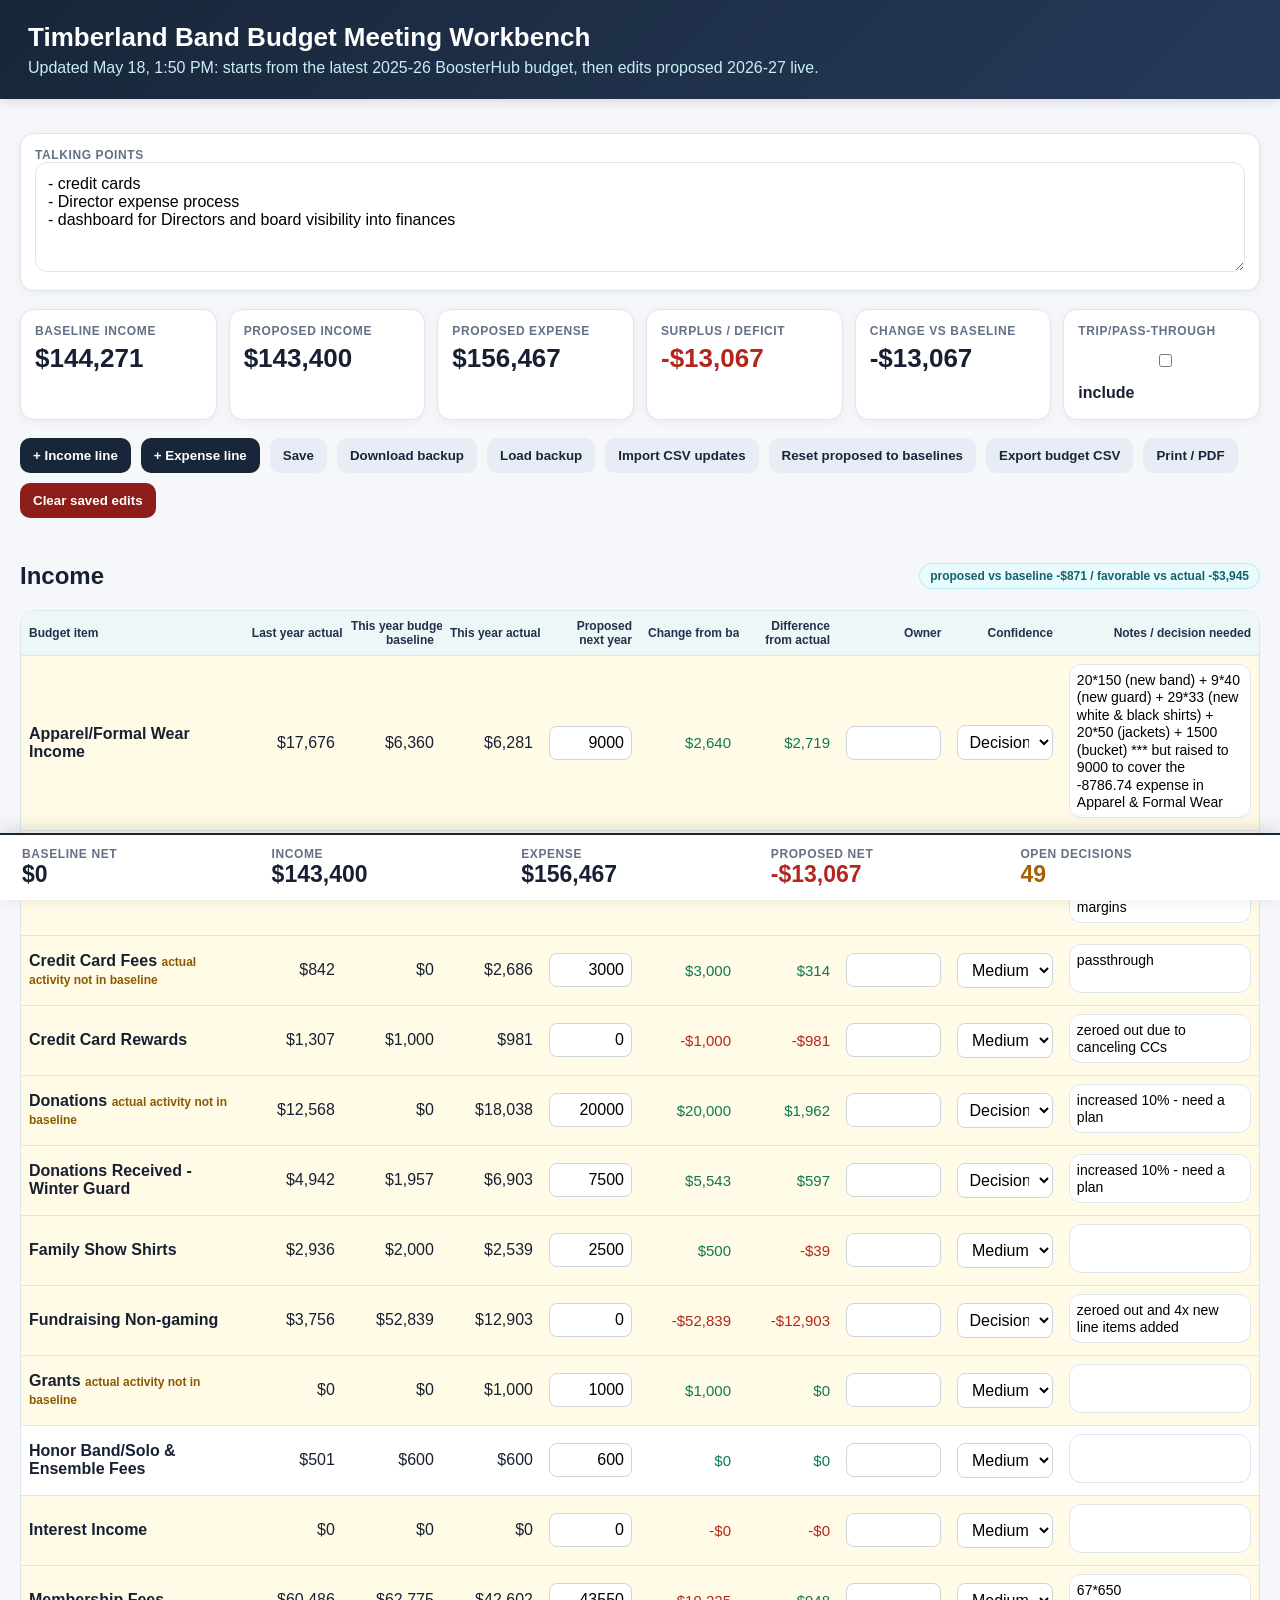
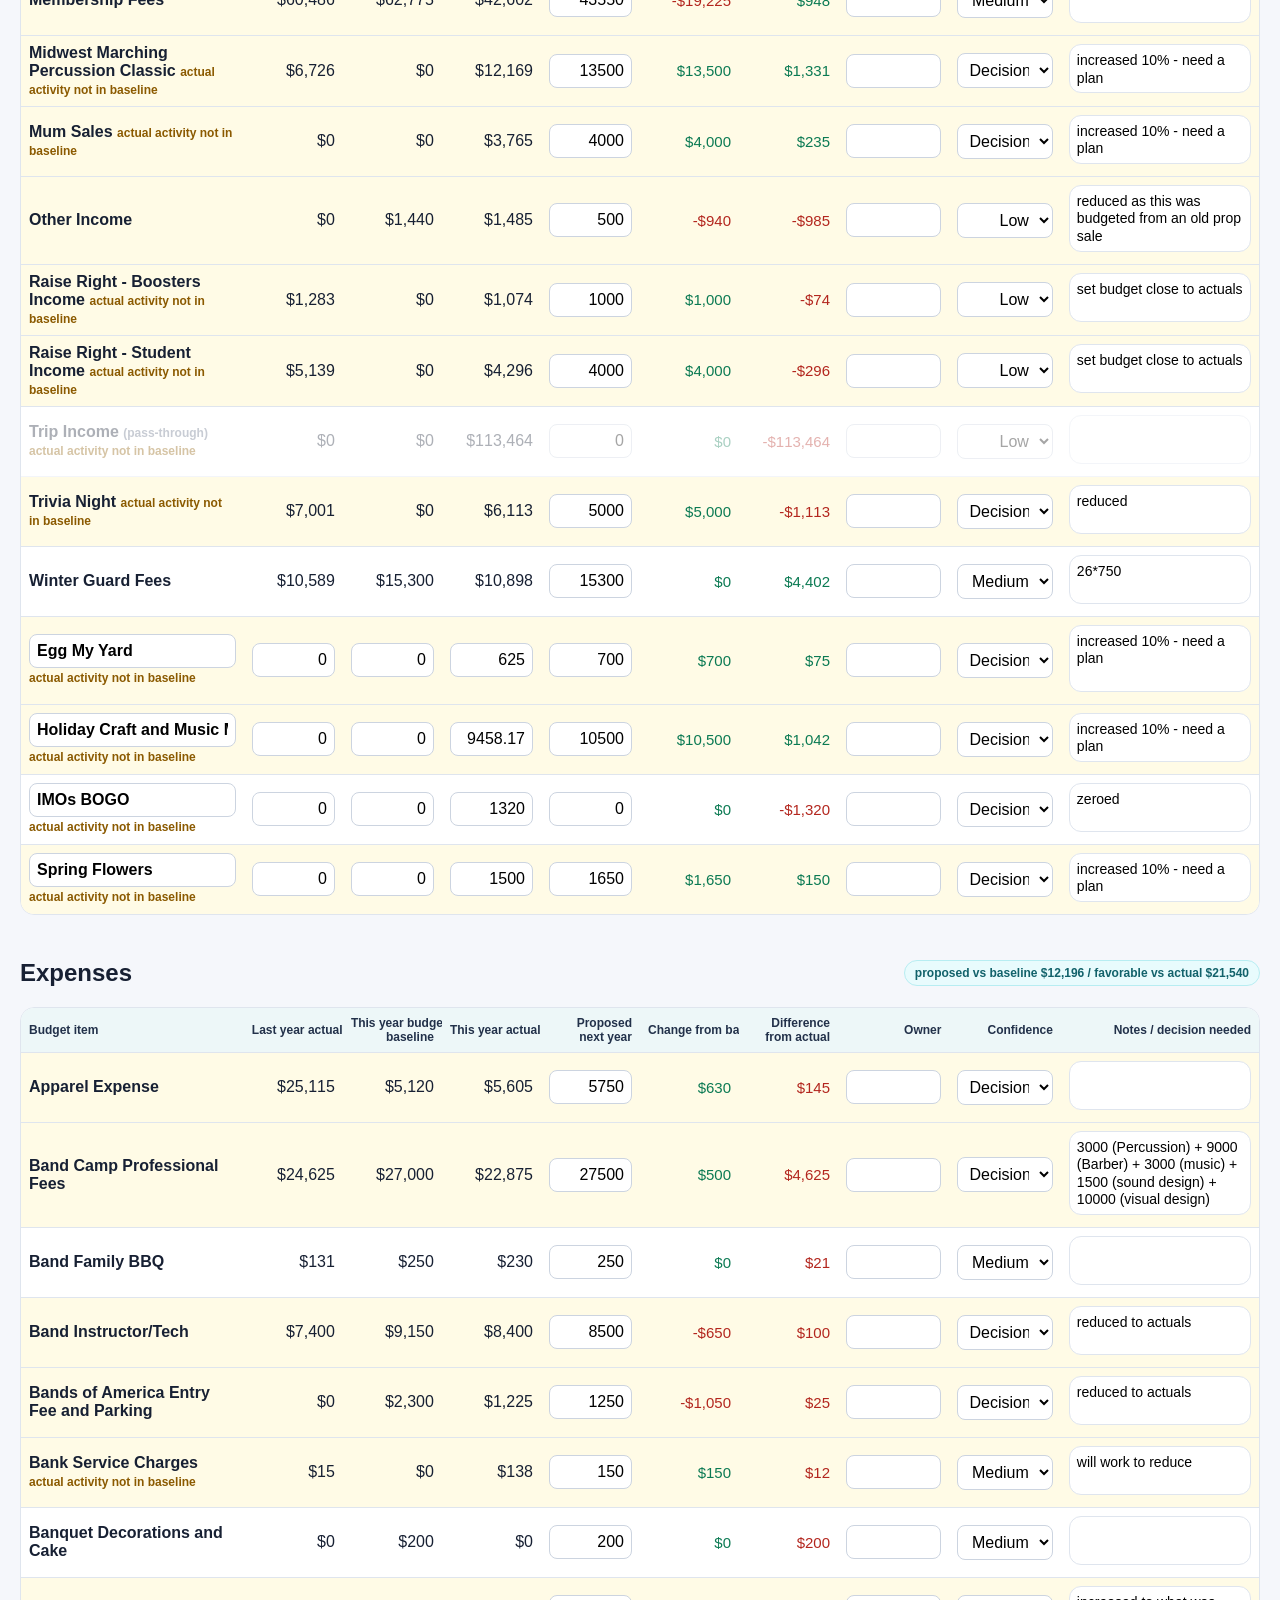
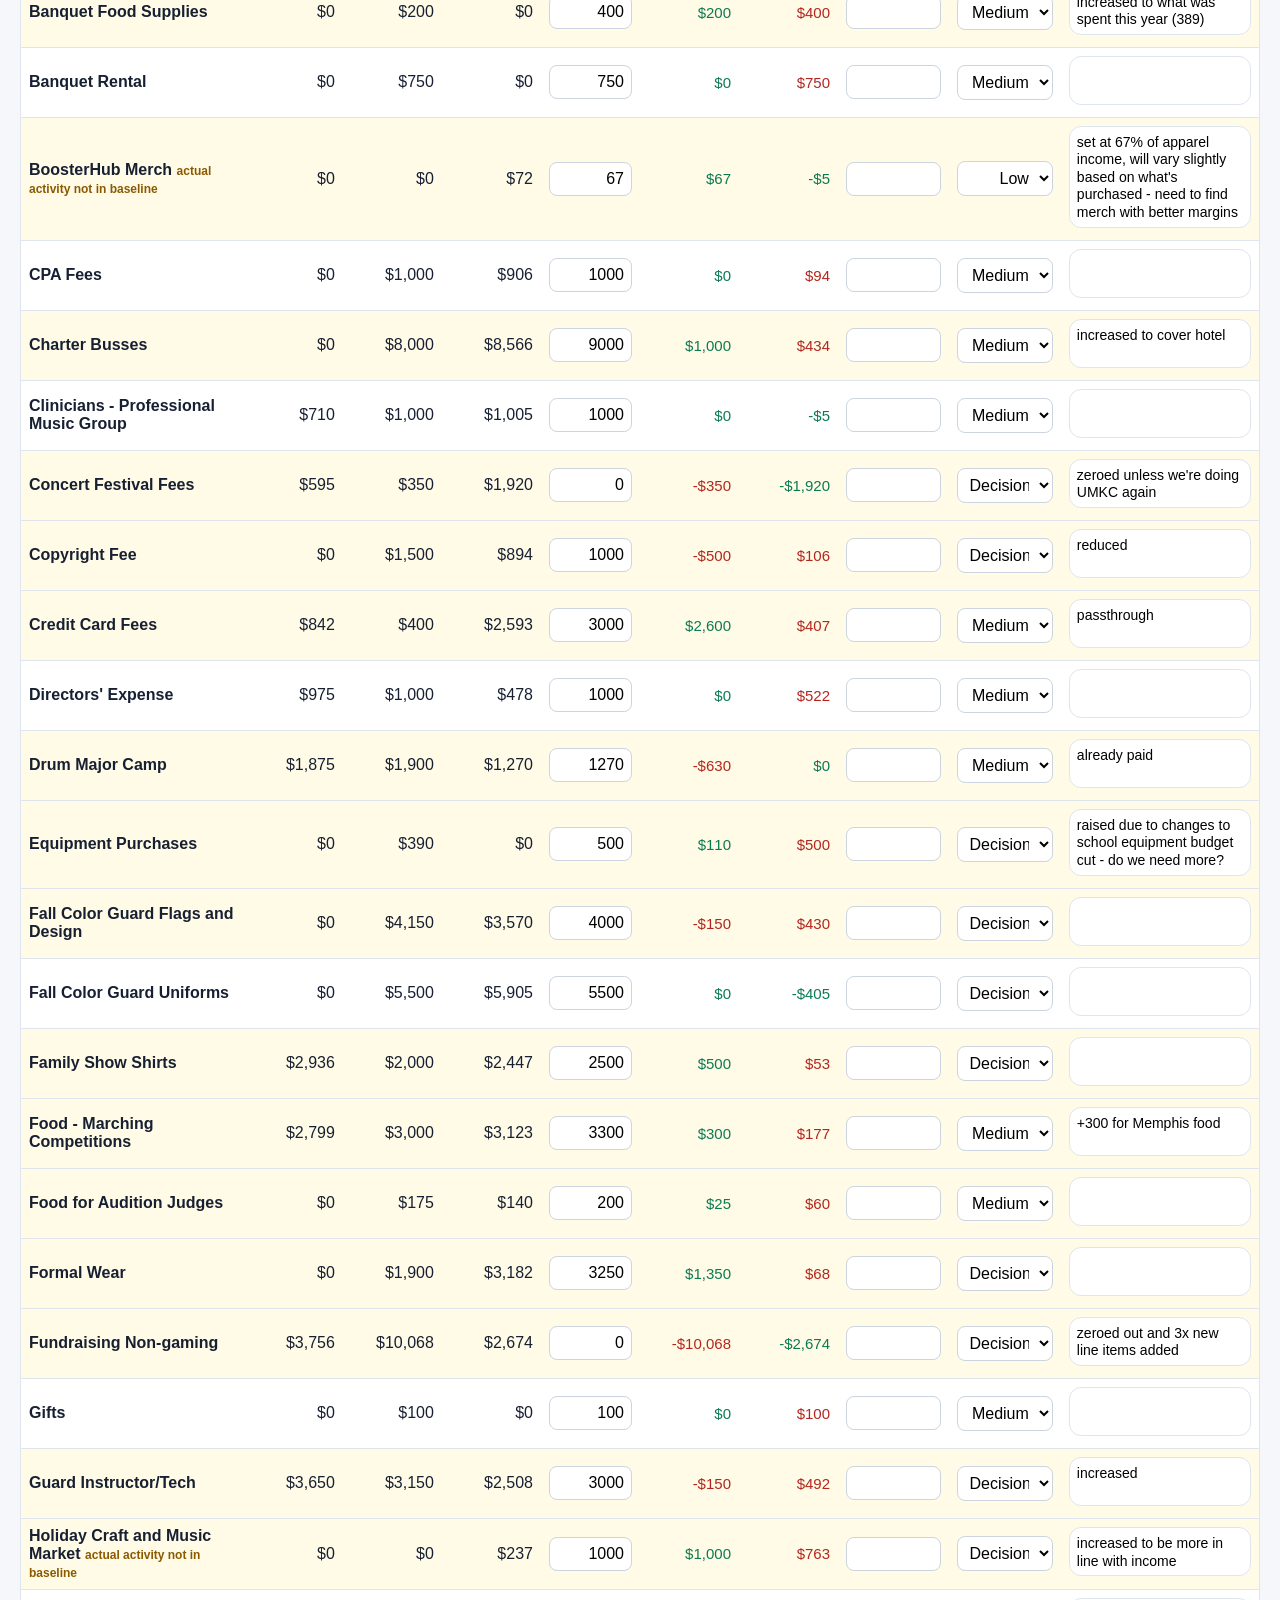
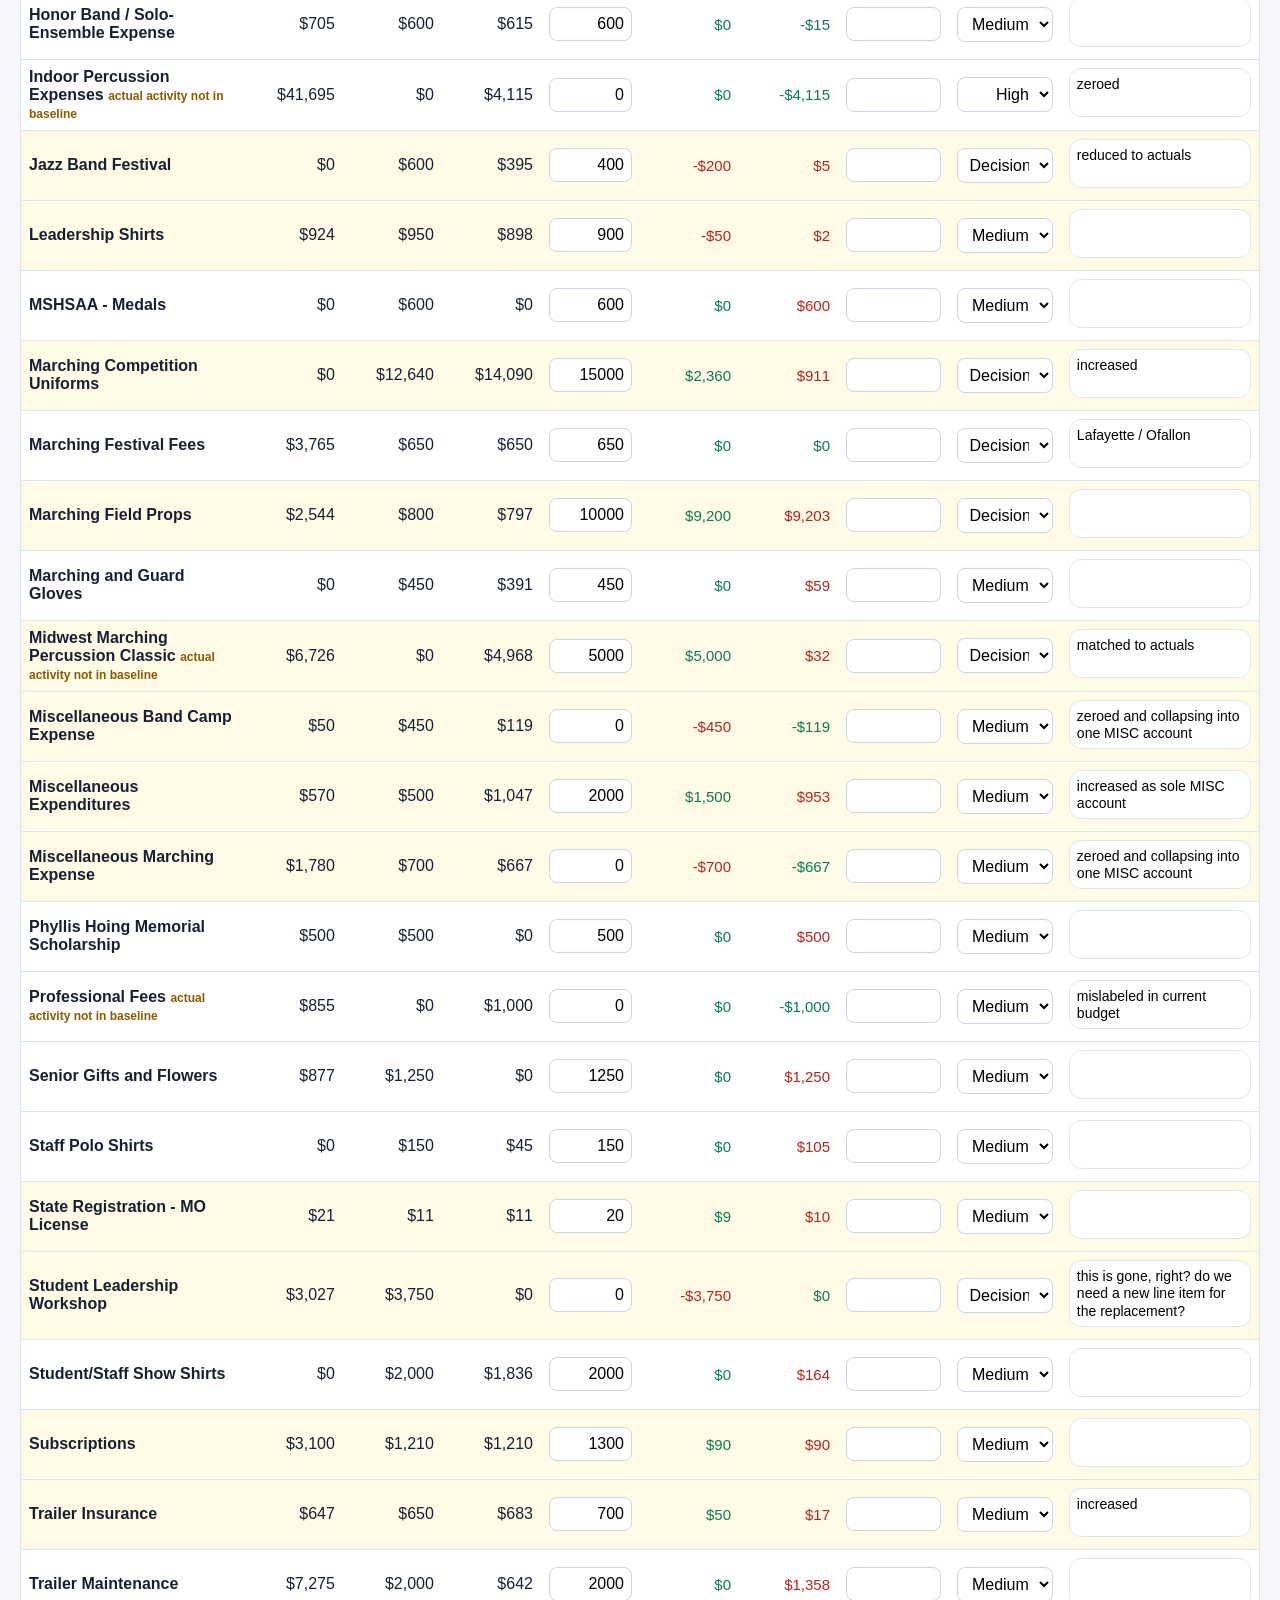
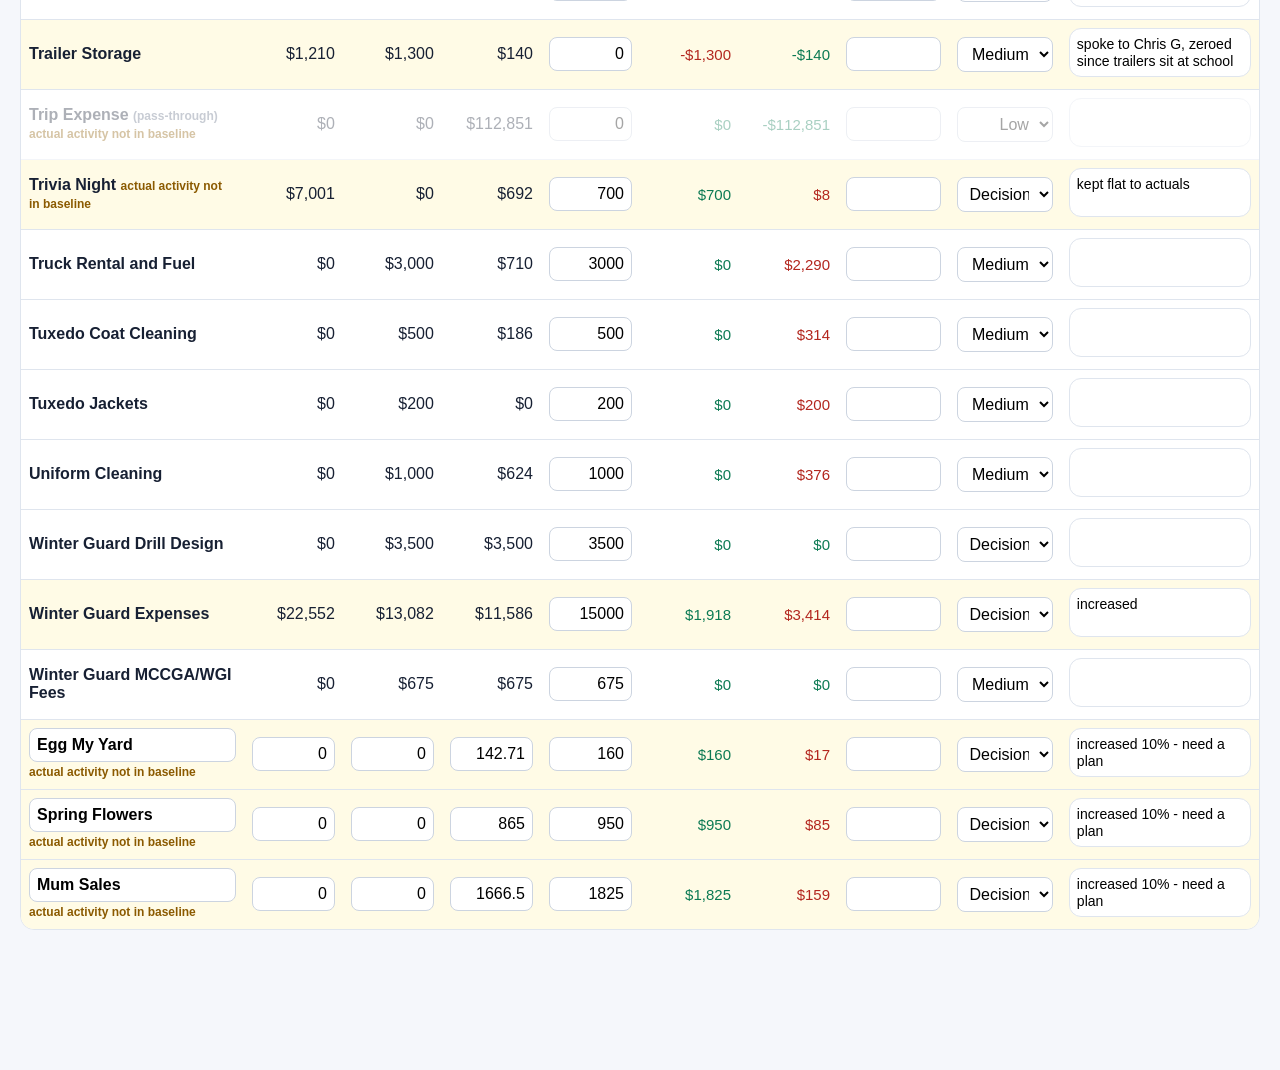
==== timberland-budget/index.html @ 83cffc9f "Make filled budget table fit viewport" ====
<!doctype html>
<html lang="en"><head><meta charset="utf-8"><meta name="viewport" content="width=device-width, initial-scale=1">
<title>Timberland Band Budget Meeting Workbench</title>
<style>
:root{--navy:#18263A;--cyan:#39D0D8;--violet:#7A5CFF;--bg:#f5f7fb;--line:#dfe5ee;--text:#172033;--muted:#647086;--good:#0b7a53;--bad:#b3261e;--warn:#a56200}
*{box-sizing:border-box}body{margin:0;font-family:-apple-system,BlinkMacSystemFont,"Segoe UI",Roboto,Arial,sans-serif;background:var(--bg);color:var(--text)}
header{background:linear-gradient(135deg,var(--navy),#263958);color:white;padding:22px 28px;position:sticky;top:0;z-index:5;box-shadow:0 2px 12px #0002}h1{margin:0;font-size:26px}.sub{color:#c7eef2;margin-top:6px}main{padding:20px;width:100%;max-width:none;margin:0 0 120px}
.summary{display:grid;grid-template-columns:repeat(6,minmax(145px,1fr));gap:12px;margin:18px 0}.card{background:white;border:1px solid var(--line);border-radius:14px;padding:14px;box-shadow:0 2px 10px #0000000d}
.label{font-size:12px;text-transform:uppercase;letter-spacing:.05em;color:var(--muted);font-weight:700}.metric{font-size:26px;font-weight:800;margin-top:5px}.good{color:var(--good)}.bad{color:var(--bad)}.warn{color:var(--warn)}
.tableWrap{overflow-x:auto;border-radius:14px}.toolbar{display:flex;gap:10px;flex-wrap:wrap;margin:14px 0}button{border:0;border-radius:10px;padding:10px 13px;background:var(--navy);color:white;font-weight:700;cursor:pointer}button.secondary{background:#e8edf5;color:var(--navy)}button.danger{background:#8c1d18}
.sectionTitle{display:flex;align-items:center;justify-content:space-between;margin-top:24px}.pill{background:#e8fbfd;color:#12626b;border:1px solid #b7edf2;padding:5px 10px;border-radius:999px;font-weight:800;font-size:12px}
table{width:100%;min-width:0;border-collapse:separate;table-layout:fixed;border-spacing:0;background:white;border:1px solid var(--line);border-radius:14px;overflow:hidden;box-shadow:0 2px 10px #0000000d}th,td{border-bottom:1px solid var(--line);padding:8px;vertical-align:middle}th{background:#edf7f8;color:#22314a;font-size:12px;text-align:right;position:static;z-index:1}th:first-child,td:first-child{text-align:left}td{text-align:right}tr:last-child td{border-bottom:0}textarea{width:100%;min-height:110px;border:1px solid var(--line);border-radius:12px;padding:12px;font:inherit;resize:vertical;background:white}input,select{width:100%;min-width:0;border:1px solid #ccd4e0;border-radius:8px;padding:7px;background:white;font:inherit;text-align:right}textarea.notes{min-height:36px;overflow:hidden;resize:none;padding:7px;text-align:left;max-width:100%;font-size:14px;line-height:1.25}input.text{text-align:left}.acct{font-weight:650;text-align:left}.num{font-variant-numeric:tabular-nums;white-space:nowrap}.acct{font-weight:650;text-align:left}th:nth-child(1),td:nth-child(1){width:18%}th:nth-child(2),td:nth-child(2),th:nth-child(3),td:nth-child(3),th:nth-child(4),td:nth-child(4),th:nth-child(5),td:nth-child(5),th:nth-child(6),td:nth-child(6),th:nth-child(7),td:nth-child(7){width:8%;white-space:nowrap}th:nth-child(8),td:nth-child(8){width:9%}th:nth-child(9),td:nth-child(9){width:9%}th:nth-child(10),td:nth-child(10){width:16%}td:nth-child(6),td:nth-child(7){font-size:15px}td,th{overflow:hidden}td:nth-child(10),th:nth-child(10){overflow:visible}.small{font-size:12px;color:var(--muted)}.zeroBase{color:#8b5a00}.changed{background:#fffbe6!important}
.footer{position:fixed;left:0;right:0;bottom:0;background:white;border-top:2px solid var(--navy);padding:12px 22px;box-shadow:0 -4px 18px #0002;z-index:8}.footergrid{max-width:none;margin:auto;display:grid;grid-template-columns:repeat(5,1fr);gap:12px;align-items:center}.big{font-size:23px;font-weight:900}.note{background:#fff7e8;border-left:4px solid #d99018;padding:12px;border-radius:10px;margin:14px 0}@media(max-width:1100px){.summary,.footergrid{grid-template-columns:1fr 1fr}th{top:110px}}@media print{header,.toolbar,.footer{position:static}button{display:none}main{margin-bottom:0}}
</style></head><body><header><h1>Timberland Band Budget Meeting Workbench</h1><div class="sub">Updated May 18, 1:50 PM: starts from the latest 2025-26 BoosterHub budget, then edits proposed 2026-27 live.</div></header><main>
<div class="card" style="margin:14px 0"><div class="label">Talking points</div><textarea id="talkingPoints" placeholder="Add opening notes, reminders, or discussion points for the meeting..." oninput="localStorage.setItem('tbb_talking_points', this.value)"></textarea></div>
<div class="summary"><div class="card"><div class="label">Baseline Income</div><div id="baseIncome" class="metric">$0</div></div><div class="card"><div class="label">Proposed Income</div><div id="sumIncome" class="metric">$0</div></div><div class="card"><div class="label">Proposed Expense</div><div id="sumExpense" class="metric">$0</div></div><div class="card"><div class="label">Surplus / Deficit</div><div id="sumNet" class="metric">$0</div></div><div class="card"><div class="label">Change vs Baseline</div><div id="changeNet" class="metric">$0</div></div><div class="card"><div class="label">Trip/pass-through</div><div class="metric"><label style="font-size:16px"><input id="includeTrip" type="checkbox" onchange="recalc()"> include</label></div></div></div>
<div class="toolbar"><button onclick="addRow('Income')">+ Income line</button><button onclick="addRow('Expense')">+ Expense line</button><button class="secondary" onclick="manualSave()">Save</button><button class="secondary" onclick="downloadState()">Download backup</button><button class="secondary" onclick="document.getElementById('stateFile').click()">Load backup</button><input id="stateFile" type="file" accept="application/json" style="display:none" onchange="loadStateFile(this)"><button class="secondary" onclick="document.getElementById('csvFile').click()">Import CSV updates</button><input id="csvFile" type="file" accept=".csv,text/csv" style="display:none" onchange="loadCsvFile(this)"><button class="secondary" onclick="copyBaselineToProposed()">Reset proposed to baselines</button><button class="secondary" onclick="downloadCSV()">Export budget CSV</button><button class="secondary" onclick="window.print()">Print / PDF</button><button class="danger" onclick="resetAll()">Clear saved edits</button></div>
<div class="sectionTitle"><h2>Income</h2><span class="pill" id="incomeVariance">variance $0</span></div><div class="tableWrap" id="incomeTable"></div>
<div class="sectionTitle"><h2>Expenses</h2><span class="pill" id="expenseVariance">variance $0</span></div><div class="tableWrap" id="expenseTable"></div>
</main><div class="footer"><div class="footergrid"><div><div class="label">Baseline Net</div><div id="footBaseNet" class="big">$0</div></div><div><div class="label">Income</div><div id="footIncome" class="big">$0</div></div><div><div class="label">Expense</div><div id="footExpense" class="big">$0</div></div><div><div class="label">Proposed Net</div><div id="footNet" class="big">$0</div></div><div><div class="label">Open Decisions</div><div id="openCount" class="big warn">0</div></div></div></div>
<script>
const VERSION='filled-working-state-20260518-2140-fit-width';
const initial=JSON.parse(atob('[base64]/[base64]'));
let saved=localStorage.getItem('tbb_live_budget_version')===VERSION?localStorage.getItem('tbb_live_budget_rows'):null;
let rows=JSON.parse(saved||JSON.stringify(initial));
let includeTrip=localStorage.getItem('tbb_include_trip')==null?false:localStorage.getItem('tbb_include_trip')==='true';document.getElementById('includeTrip').checked=includeTrip;document.getElementById('talkingPoints').value=localStorage.getItem('tbb_talking_points')||atob('LSBjcmVkaXQgY2FyZHMKLSBEaXJlY3RvciBleHBlbnNlIHByb2Nlc3MKLSBkYXNoYm9hcmQgZm9yIERpcmVjdG9ycyBhbmQgYm9hcmQgdmlzaWJpbGl0eSBpbnRvIGZpbmFuY2Vz');
function money(n){n=Number(n)||0;return (n<0?'-':'')+'$'+Math.abs(n).toLocaleString(undefined,{maximumFractionDigits:0})}
function isTrip(r){return /trip/i.test(r.account)}function visible(r){return document.getElementById('includeTrip').checked || !isTrip(r)}function favClass(r,v){return r.kind==='Expense'?(v>0?'bad':'good'):(v<0?'bad':'good')}
function save(){localStorage.setItem('tbb_live_budget_rows',JSON.stringify(rows));localStorage.setItem('tbb_live_budget_version',VERSION);localStorage.setItem('tbb_include_trip',document.getElementById('includeTrip').checked);localStorage.setItem('tbb_saved_at',new Date().toISOString())}
function manualSave(){save();alert('Saved in this browser. For a portable copy, use Download backup.')}
function currentState(){return {version:VERSION,savedAt:new Date().toISOString(),talkingPoints:document.getElementById('talkingPoints').value,includeTrip:document.getElementById('includeTrip').checked,rows}}
function downloadState(){save();let a=document.createElement('a');a.href=URL.createObjectURL(new Blob([JSON.stringify(currentState(),null,2)],{type:'application/json'}));a.download='timberland_budget_workbench_saved_state.json';a.click()}
function loadStateFile(input){let file=input.files&&input.files[0];if(!file)return;let reader=new FileReader();reader.onload=()=>{try{let data=JSON.parse(reader.result);if(!Array.isArray(data.rows))throw new Error('Missing rows');rows=data.rows;document.getElementById('talkingPoints').value=data.talkingPoints||'';document.getElementById('includeTrip').checked=!!data.includeTrip;localStorage.setItem('tbb_talking_points',document.getElementById('talkingPoints').value);save();recalc();alert('Backup loaded.')}catch(e){alert('Could not load backup file: '+e.message)}};reader.readAsText(file);input.value=''}
function parseCsv(text){let rows=[],row=[],val='',q=false;for(let i=0;i<text.length;i++){let c=text[i],n=text[i+1];if(q&&c==='\"'&&n==='\"'){val+='\"';i++}else if(c==='\"'){q=!q}else if(!q&&c===','){row.push(val);val=''}else if(!q&&(c==='\n'||c==='\r')){if(c==='\r'&&n==='\n')i++;row.push(val);if(row.some(x=>x!==''))rows.push(row);row=[];val=''}else val+=c}row.push(val);if(row.some(x=>x!==''))rows.push(row);return rows}
function loadCsvFile(input){let file=input.files&&input.files[0];if(!file)return;let reader=new FileReader();reader.onload=()=>{try{let data=parseCsv(reader.result);let header=data.shift().map(h=>h.trim());let idx=Object.fromEntries(header.map((h,i)=>[h,i]));let updated=0,added=0;data.forEach(r=>{let kind=r[idx.kind]||'',account=r[idx.account]||'';if(!kind||!account)return;let existing=rows.find(x=>x.kind===kind&&x.account===account);let target=existing||{kind,account,priorActual:0,currentBudget:0,currentActual:0,baseline:0,proposed:0,owner:'',confidence:'Decision needed',notes:'',isNew:true};['priorActual','baseline','currentActual','proposed'].forEach(k=>{if(idx[k]!=null&&r[idx[k]]!=='')target[k]=Number(String(r[idx[k]]).replace(/[$,]/g,''))||0});['owner','confidence','notes'].forEach(k=>{if(idx[k]!=null)target[k]=r[idx[k]]||''});if(!existing){rows.push(target);added++}else updated++});save();recalc();alert('CSV imported: '+updated+' updated, '+added+' added.')}catch(e){alert('Could not import CSV: '+e.message)}};reader.readAsText(file);input.value=''}
function renderTable(kind,elid){let subset=rows.map((r,i)=>[r,i]).filter(([r])=>r.kind===kind);let html='<table><thead><tr><th>Budget item</th><th>Last year actual</th><th>This year budget<br>baseline</th><th>This year actual</th><th>Proposed<br>next year</th><th>Change from baseline</th><th>Difference<br>from actual</th><th>Owner</th><th>Confidence</th><th>Notes / decision needed</th></tr></thead><tbody>';
subset.forEach(([r,i])=>{let hidden=!visible(r);let ch=(Number(r.proposed)||0)-(Number(r.baseline)||0);let va=(Number(r.proposed)||0)-(Number(r.currentActual)||0);let cls=(Math.abs(ch)>0.01?' class="changed"':'')+(hidden?' style="opacity:.35"':'');let zero=(Number(r.baseline)||0)===0 && (Number(r.currentActual)||0)!==0;html+=`<tr${cls}><td class="acct">${r.isNew?`<input class="text" data-i="${i}" data-k="account" value="${r.account}" oninput="upd(this)">`:r.account}${isTrip(r)?' <span class="small">(pass-through)</span>':''}${zero?' <span class="small zeroBase">actual activity not in baseline</span>':''}</td><td>${r.isNew?`<input data-i="${i}" data-k="priorActual" value="${r.priorActual}" oninput="upd(this)">`:`<span class="num">${money(r.priorActual)}</span>`}</td><td>${r.isNew?`<input data-i="${i}" data-k="baseline" value="${r.baseline??r.currentBudget}" oninput="upd(this)">`:`<span class="num">${money(r.baseline??r.currentBudget)}</span>`}</td><td>${r.isNew?`<input data-i="${i}" data-k="currentActual" value="${r.currentActual}" oninput="upd(this)">`:`<span class="num">${money(r.currentActual)}</span>`}</td><td><input data-i="${i}" data-k="proposed" value="${r.proposed}" oninput="upd(this)"></td><td id="chg-${i}" class="num ${ch<0?'bad':'good'}">${money(ch)}</td><td id="fav-${i}" class="num ${favClass(r,va)}">${money(va)}</td><td><input class="text" data-i="${i}" data-k="owner" value="${r.owner||''}" oninput="upd(this)"></td><td><select data-i="${i}" data-k="confidence" onchange="upd(this)"><option${r.confidence==='High'?' selected':''}>High</option><option${r.confidence==='Medium'?' selected':''}>Medium</option><option${r.confidence==='Low'?' selected':''}>Low</option><option${r.confidence==='Decision needed'?' selected':''}>Decision needed</option></select></td><td><textarea class="notes" data-i="${i}" data-k="notes" oninput="upd(this);autoGrow(this)">${r.notes||''}</textarea></td></tr>`});html+='</tbody></table>';document.getElementById(elid).innerHTML=html;growAllNotes()}
function upd(el){let i=+el.dataset.i,k=el.dataset.k;rows[i][k]=['proposed','baseline','currentBudget','currentActual','priorActual'].includes(k)?Number(el.value||0):el.value;updateRowCalcs(i);save();recalc(false)}
function updateRowCalcs(i){let r=rows[i];let ch=(Number(r.proposed)||0)-(Number(r.baseline)||0);let va=(Number(r.proposed)||0)-(Number(r.currentActual)||0);let c=document.getElementById('chg-'+i),v=document.getElementById('fav-'+i);if(c){c.textContent=money(ch);c.className='num '+(ch<0?'bad':'good')}if(v){v.textContent=money(va);v.className='num '+favClass(r,va)}}
function autoGrow(el){el.style.height='auto';el.style.height=(el.scrollHeight)+'px'}
function growAllNotes(){document.querySelectorAll('textarea.notes').forEach(autoGrow)}
function recalc(rerender=true){if(rerender){renderTable('Income','incomeTable');renderTable('Expense','expenseTable')}let inc=0,exp=0,binc=0,bexp=0,incAct=0,expAct=0,open=0;rows.forEach(r=>{if(!visible(r))return;let p=Number(r.proposed)||0,b=Number(r.baseline??r.currentBudget)||0,a=Number(r.currentActual)||0;if(r.kind==='Income'){inc+=p;binc+=b;incAct+=a}else{exp+=p;bexp+=b;expAct+=a}if(r.confidence==='Low'||r.confidence==='Decision needed'||(!p&&a))open++});let net=inc-exp,bnet=binc-bexp;['sumIncome','footIncome'].forEach(id=>document.getElementById(id).textContent=money(inc));['sumExpense','footExpense'].forEach(id=>document.getElementById(id).textContent=money(exp));document.getElementById('baseIncome').textContent=money(binc);document.getElementById('footBaseNet').textContent=money(bnet);document.getElementById('changeNet').textContent=money(net-bnet);['sumNet','footNet'].forEach(id=>{let e=document.getElementById(id);e.textContent=money(net);e.className=(id==='sumNet'?'metric ':'big ')+(net<0?'bad':'good')});document.getElementById('openCount').textContent=open;document.getElementById('incomeVariance').textContent='proposed vs baseline '+money(inc-binc)+' / favorable vs actual '+money(inc-incAct);document.getElementById('expenseVariance').textContent='proposed vs baseline '+money(exp-bexp)+' / favorable vs actual '+money(exp-expAct);save()}
function addRow(kind){rows.push({kind,account:'New '+kind+' line',priorActual:0,currentBudget:0,currentActual:0,baseline:0,proposed:0,owner:'',confidence:'Decision needed',notes:'',isNew:true});save();recalc()}
function copyBaselineToProposed(){if(confirm('Reset all proposed amounts back to their 2025-26 budget baselines?')){rows.forEach(r=>r.proposed=Number(r.baseline??r.currentBudget)||0);save();recalc()}}
function resetAll(){if(confirm('Clear saved edits and reload built-in baselines?')){localStorage.removeItem('tbb_live_budget_rows');localStorage.removeItem('tbb_live_budget_version');localStorage.removeItem('tbb_include_trip');location.reload()}}
function downloadCSV(){let cols=['kind','account','priorActual','baseline','currentActual','proposed','changeVsBaseline','varianceVsActual','owner','confidence','notes'];let csv=[cols.join(',')].concat(rows.map(r=>cols.map(c=>JSON.stringify(c==='changeVsBaseline'?(Number(r.proposed)||0)-(Number(r.baseline)||0):c==='varianceVsActual'?(Number(r.proposed)||0)-(Number(r.currentActual)||0):(r[c]??''))).join(','))).join('\n');let a=document.createElement('a');a.href=URL.createObjectURL(new Blob([csv],{type:'text/csv'}));a.download='timberland_live_budget_workbench_export.csv';a.click()}
recalc();
</script></body></html>
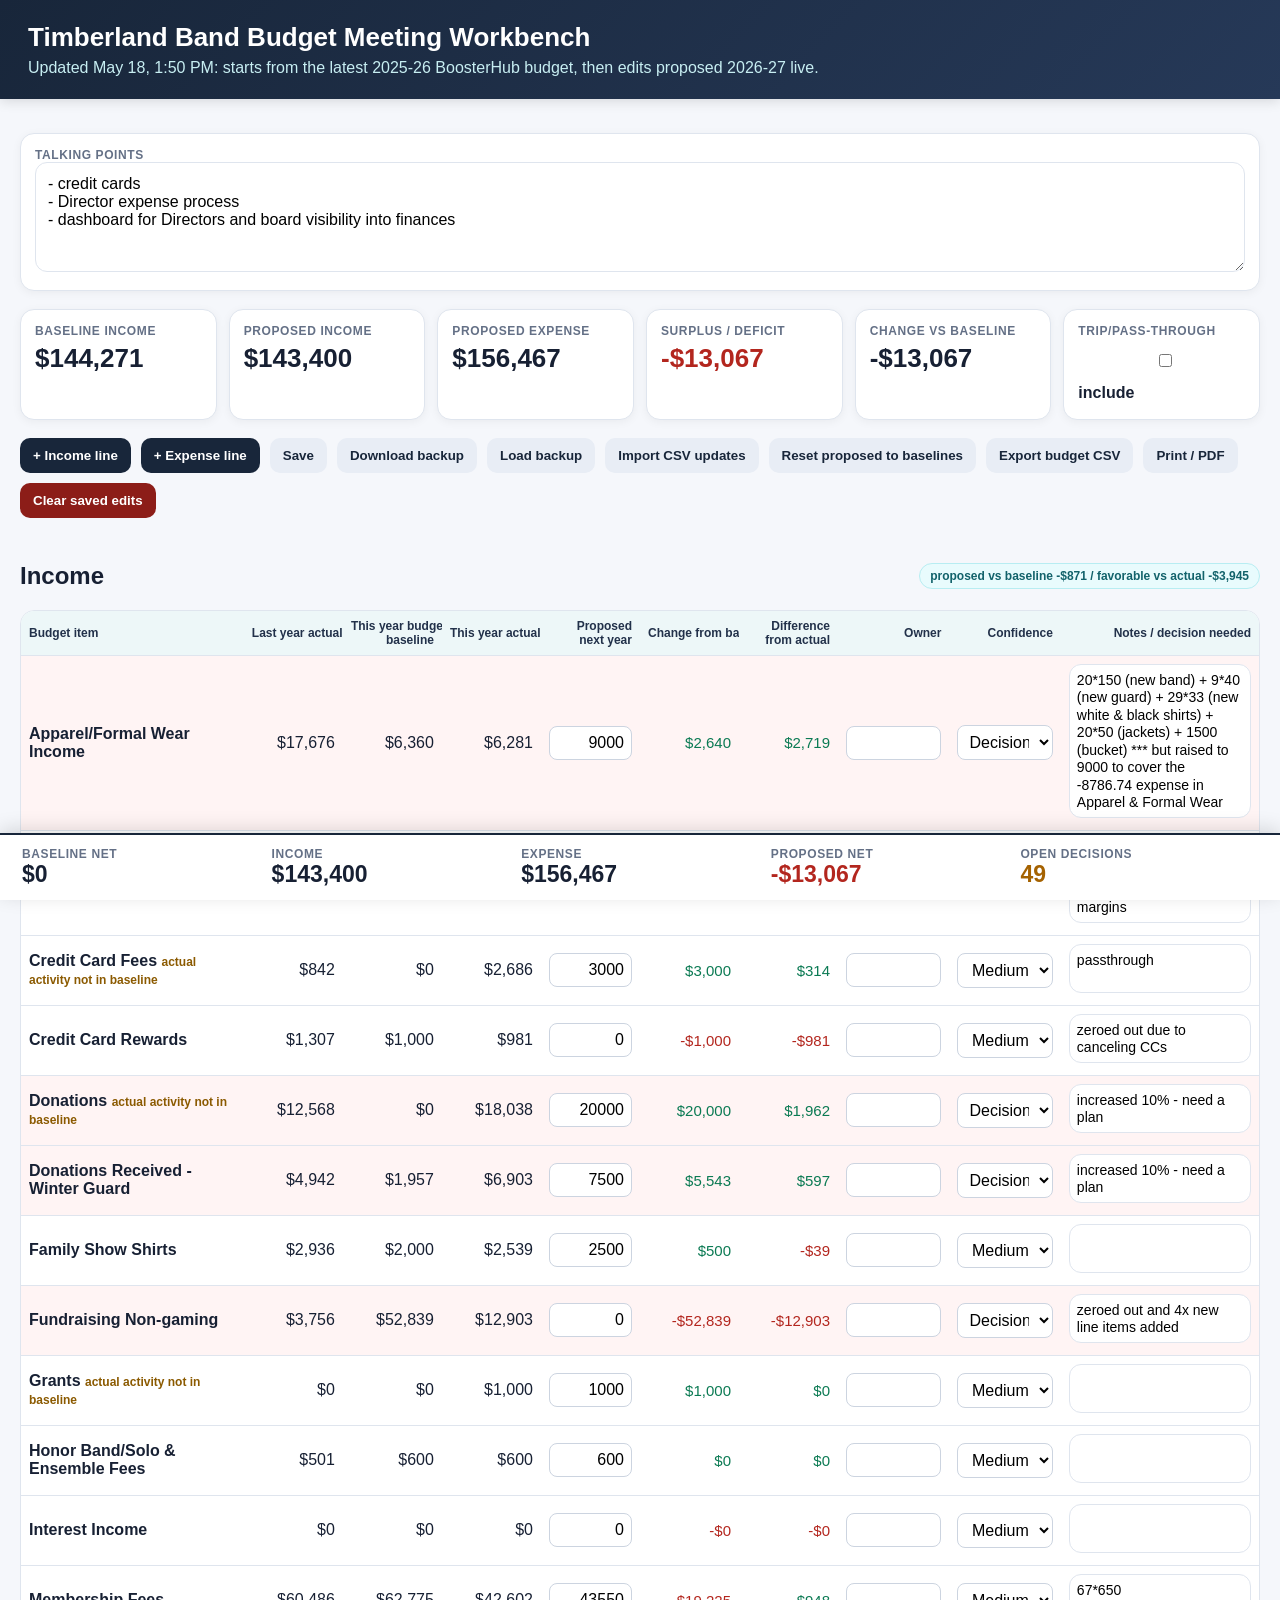
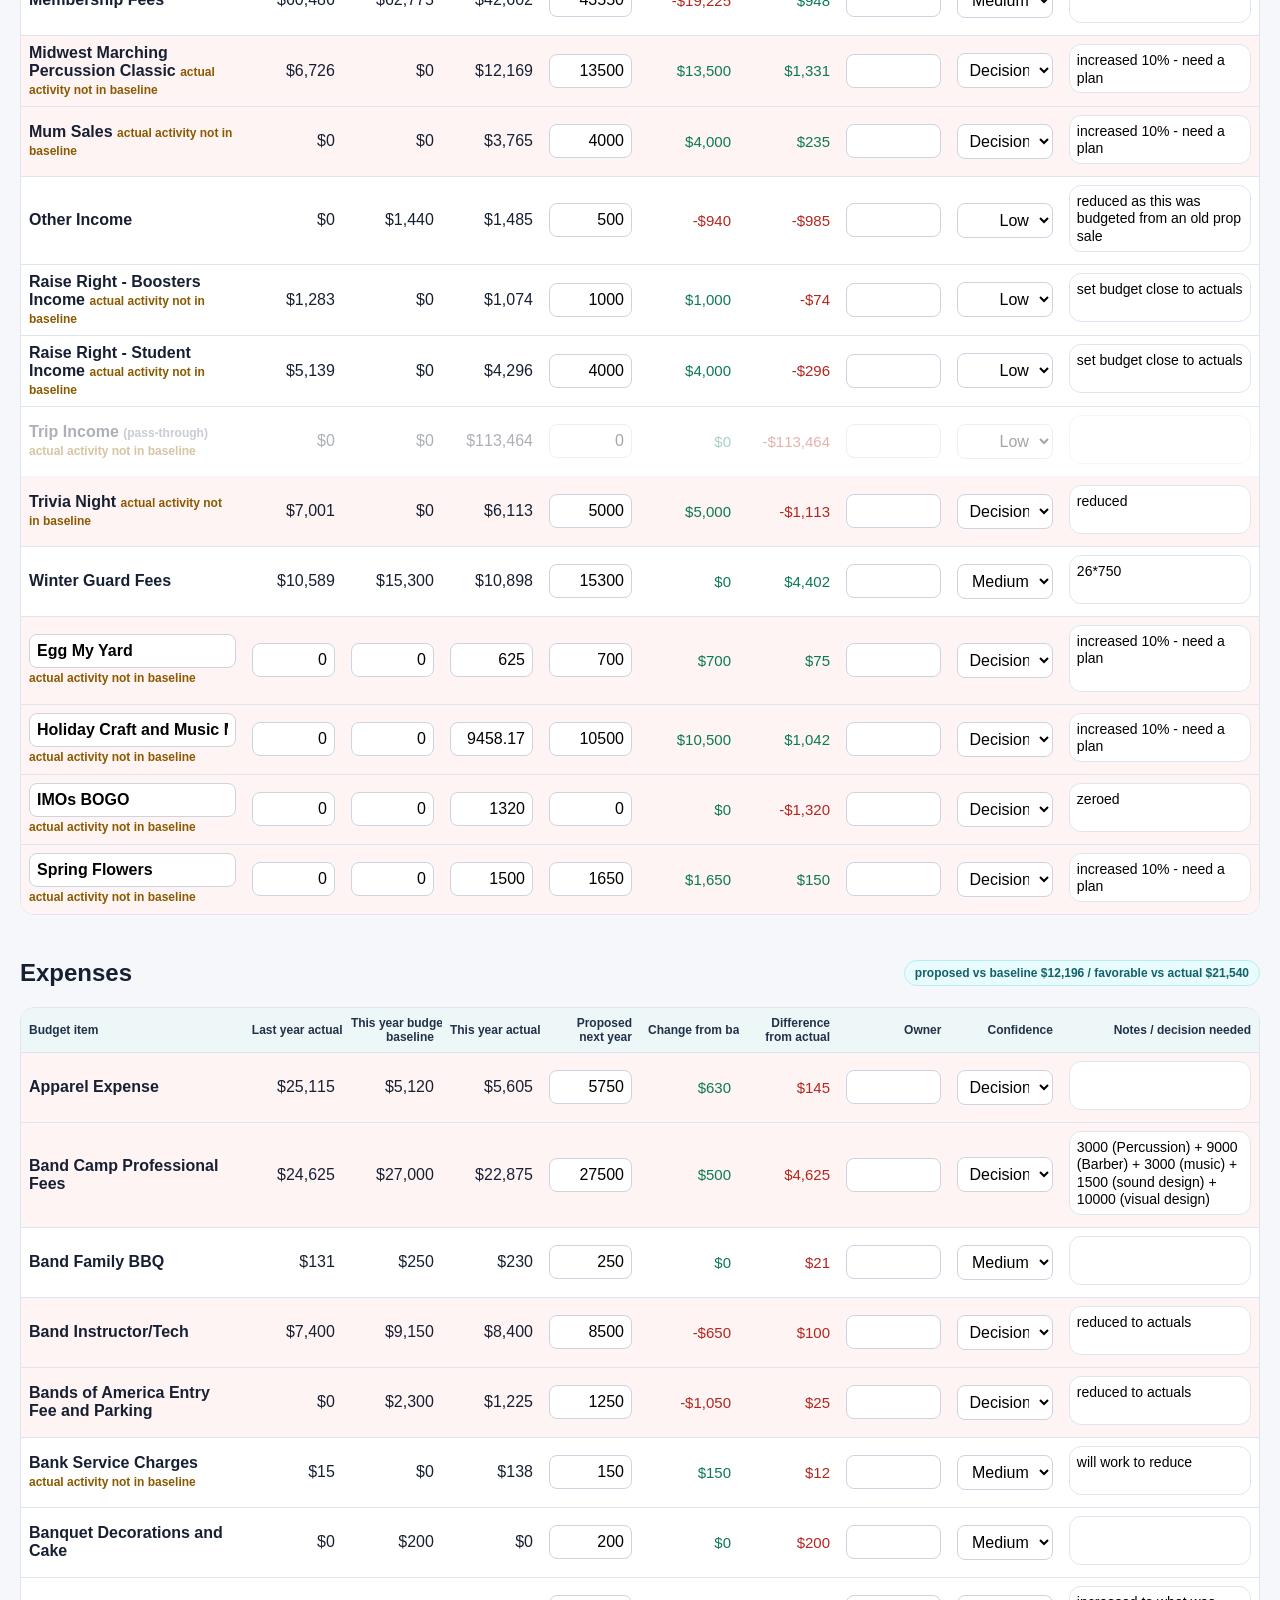
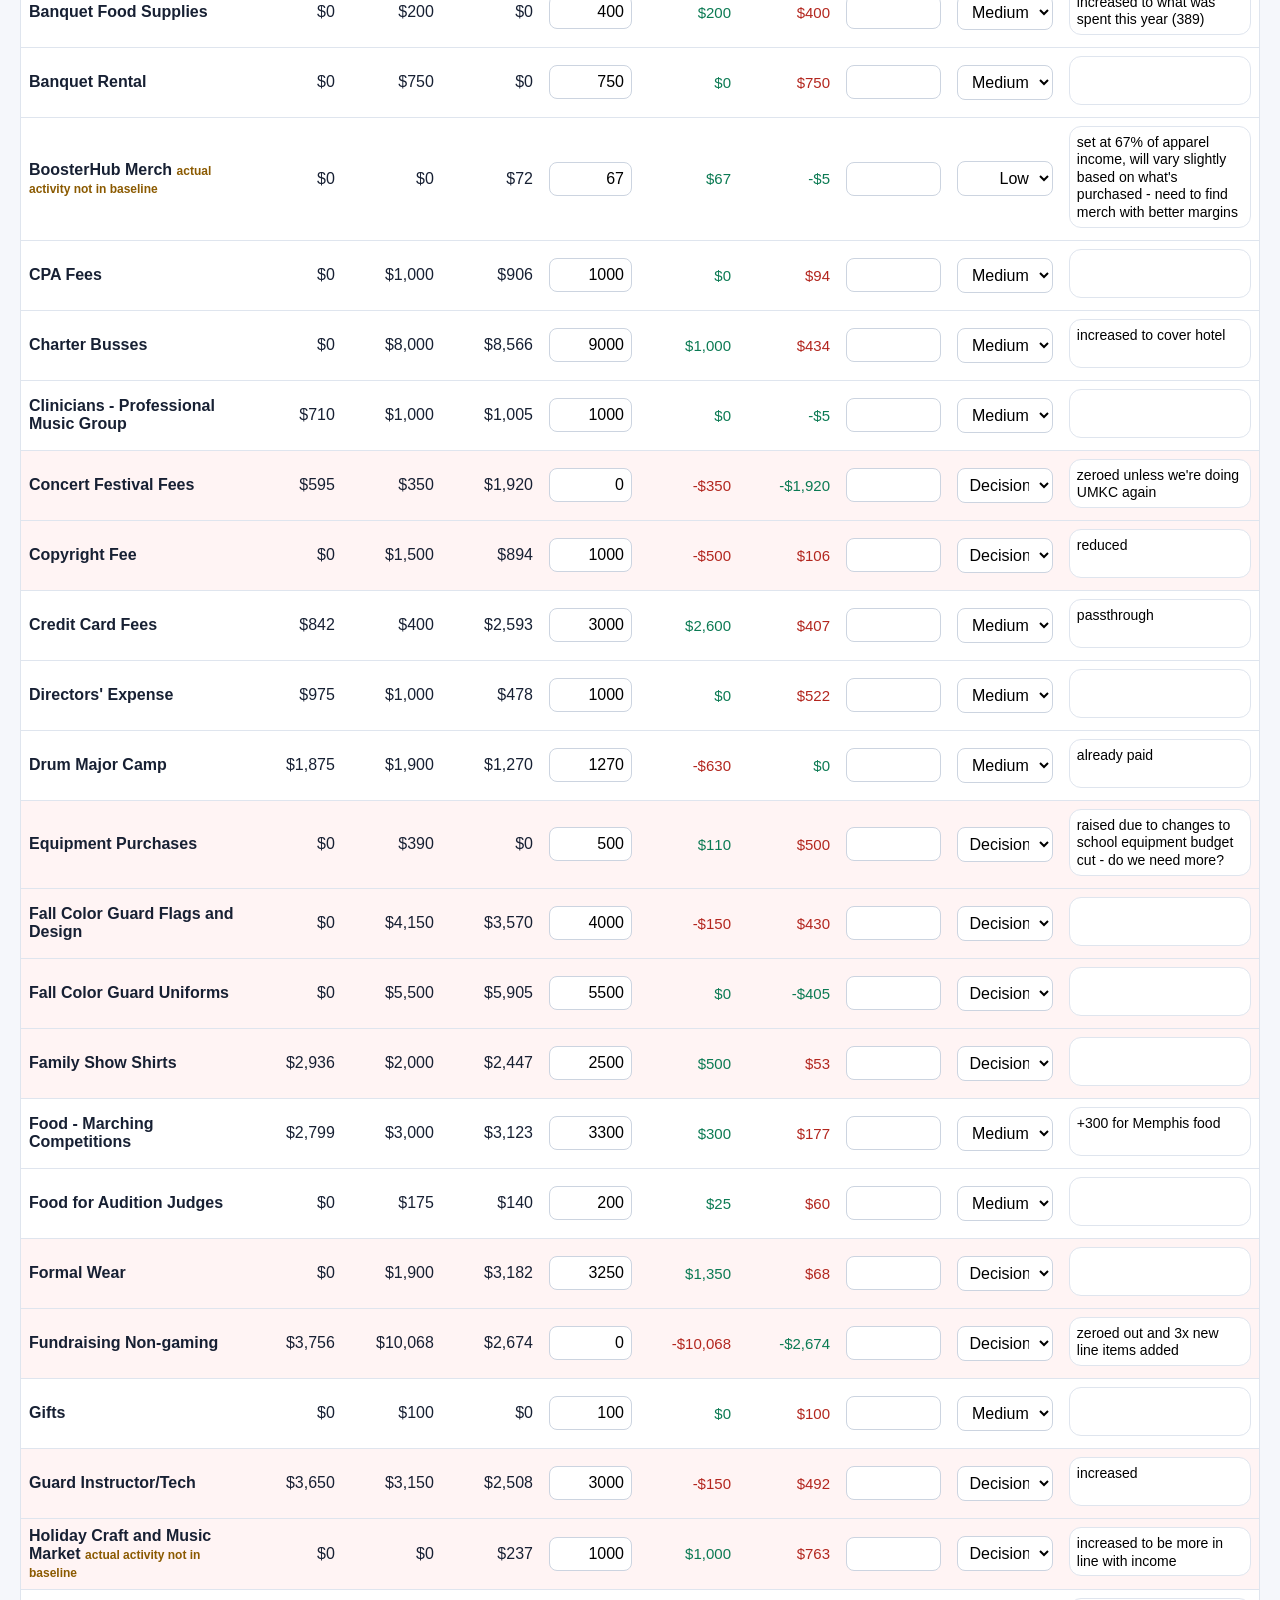
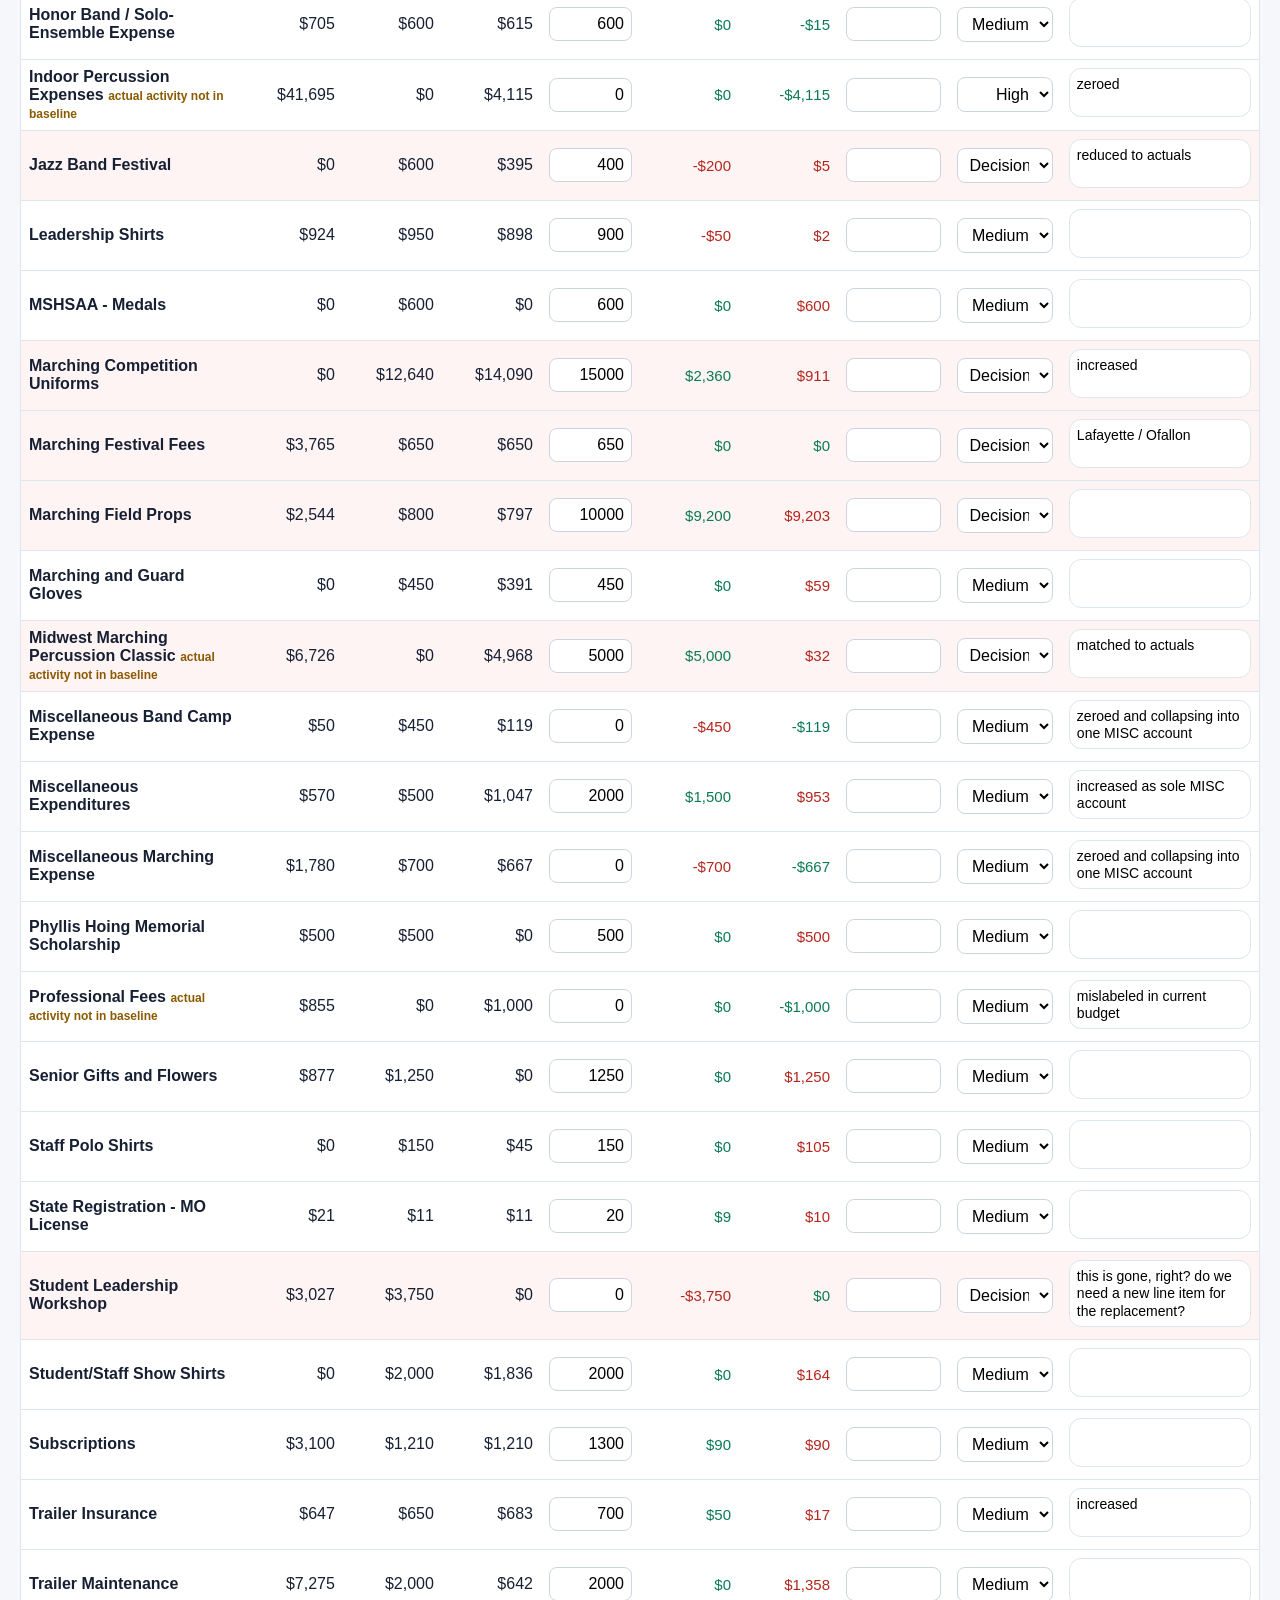
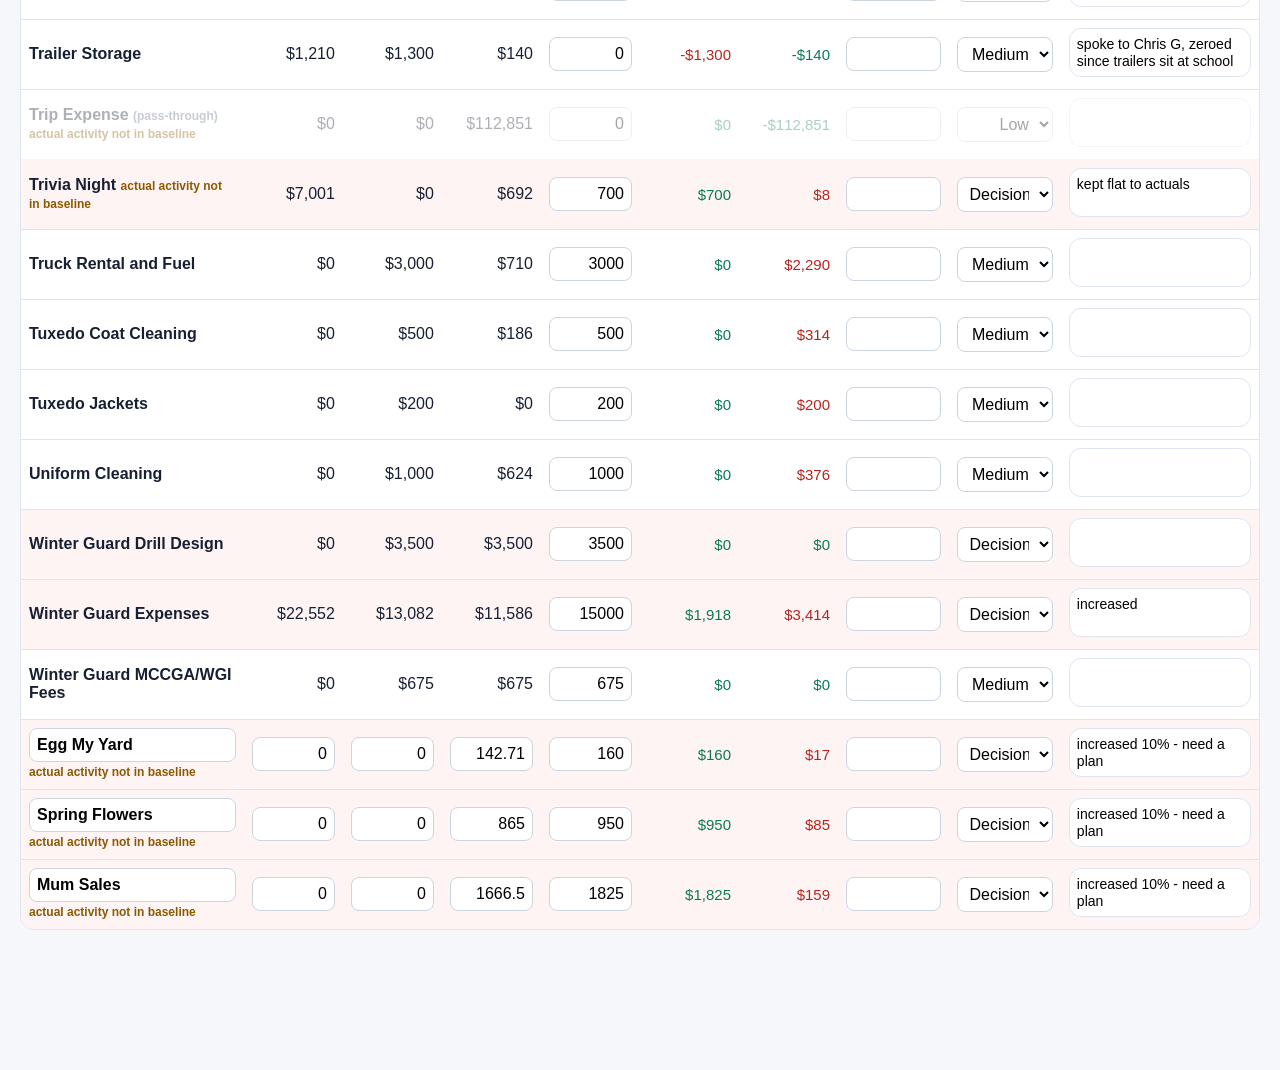
==== commit 9f640213: "Highlight only decision-needed budget rows" ====
--- a/timberland-budget/index.html
+++ b/timberland-budget/index.html
@@ -9,7 +9,7 @@
 .label{font-size:12px;text-transform:uppercase;letter-spacing:.05em;color:var(--muted);font-weight:700}.metric{font-size:26px;font-weight:800;margin-top:5px}.good{color:var(--good)}.bad{color:var(--bad)}.warn{color:var(--warn)}
 .tableWrap{overflow-x:auto;border-radius:14px}.toolbar{display:flex;gap:10px;flex-wrap:wrap;margin:14px 0}button{border:0;border-radius:10px;padding:10px 13px;background:var(--navy);color:white;font-weight:700;cursor:pointer}button.secondary{background:#e8edf5;color:var(--navy)}button.danger{background:#8c1d18}
 .sectionTitle{display:flex;align-items:center;justify-content:space-between;margin-top:24px}.pill{background:#e8fbfd;color:#12626b;border:1px solid #b7edf2;padding:5px 10px;border-radius:999px;font-weight:800;font-size:12px}
-table{width:100%;min-width:0;border-collapse:separate;table-layout:fixed;border-spacing:0;background:white;border:1px solid var(--line);border-radius:14px;overflow:hidden;box-shadow:0 2px 10px #0000000d}th,td{border-bottom:1px solid var(--line);padding:8px;vertical-align:middle}th{background:#edf7f8;color:#22314a;font-size:12px;text-align:right;position:static;z-index:1}th:first-child,td:first-child{text-align:left}td{text-align:right}tr:last-child td{border-bottom:0}textarea{width:100%;min-height:110px;border:1px solid var(--line);border-radius:12px;padding:12px;font:inherit;resize:vertical;background:white}input,select{width:100%;min-width:0;border:1px solid #ccd4e0;border-radius:8px;padding:7px;background:white;font:inherit;text-align:right}textarea.notes{min-height:36px;overflow:hidden;resize:none;padding:7px;text-align:left;max-width:100%;font-size:14px;line-height:1.25}input.text{text-align:left}.acct{font-weight:650;text-align:left}.num{font-variant-numeric:tabular-nums;white-space:nowrap}.acct{font-weight:650;text-align:left}th:nth-child(1),td:nth-child(1){width:18%}th:nth-child(2),td:nth-child(2),th:nth-child(3),td:nth-child(3),th:nth-child(4),td:nth-child(4),th:nth-child(5),td:nth-child(5),th:nth-child(6),td:nth-child(6),th:nth-child(7),td:nth-child(7){width:8%;white-space:nowrap}th:nth-child(8),td:nth-child(8){width:9%}th:nth-child(9),td:nth-child(9){width:9%}th:nth-child(10),td:nth-child(10){width:16%}td:nth-child(6),td:nth-child(7){font-size:15px}td,th{overflow:hidden}td:nth-child(10),th:nth-child(10){overflow:visible}.small{font-size:12px;color:var(--muted)}.zeroBase{color:#8b5a00}.changed{background:#fffbe6!important}
+table{width:100%;min-width:0;border-collapse:separate;table-layout:fixed;border-spacing:0;background:white;border:1px solid var(--line);border-radius:14px;overflow:hidden;box-shadow:0 2px 10px #0000000d}th,td{border-bottom:1px solid var(--line);padding:8px;vertical-align:middle}th{background:#edf7f8;color:#22314a;font-size:12px;text-align:right;position:static;z-index:1}th:first-child,td:first-child{text-align:left}td{text-align:right}tr:last-child td{border-bottom:0}textarea{width:100%;min-height:110px;border:1px solid var(--line);border-radius:12px;padding:12px;font:inherit;resize:vertical;background:white}input,select{width:100%;min-width:0;border:1px solid #ccd4e0;border-radius:8px;padding:7px;background:white;font:inherit;text-align:right}textarea.notes{min-height:36px;overflow:hidden;resize:none;padding:7px;text-align:left;max-width:100%;font-size:14px;line-height:1.25}input.text{text-align:left}.acct{font-weight:650;text-align:left}.num{font-variant-numeric:tabular-nums;white-space:nowrap}.acct{font-weight:650;text-align:left}th:nth-child(1),td:nth-child(1){width:18%}th:nth-child(2),td:nth-child(2),th:nth-child(3),td:nth-child(3),th:nth-child(4),td:nth-child(4),th:nth-child(5),td:nth-child(5),th:nth-child(6),td:nth-child(6),th:nth-child(7),td:nth-child(7){width:8%;white-space:nowrap}th:nth-child(8),td:nth-child(8){width:9%}th:nth-child(9),td:nth-child(9){width:9%}th:nth-child(10),td:nth-child(10){width:16%}td:nth-child(6),td:nth-child(7){font-size:15px}td,th{overflow:hidden}td:nth-child(10),th:nth-child(10){overflow:visible}.small{font-size:12px;color:var(--muted)}.zeroBase{color:#8b5a00}tr.decisionNeeded{background:#fff4f4}tr.decisionNeeded td{background:#fff4f4}
 .footer{position:fixed;left:0;right:0;bottom:0;background:white;border-top:2px solid var(--navy);padding:12px 22px;box-shadow:0 -4px 18px #0002;z-index:8}.footergrid{max-width:none;margin:auto;display:grid;grid-template-columns:repeat(5,1fr);gap:12px;align-items:center}.big{font-size:23px;font-weight:900}.note{background:#fff7e8;border-left:4px solid #d99018;padding:12px;border-radius:10px;margin:14px 0}@media(max-width:1100px){.summary,.footergrid{grid-template-columns:1fr 1fr}th{top:110px}}@media print{header,.toolbar,.footer{position:static}button{display:none}main{margin-bottom:0}}
 </style></head><body><header><h1>Timberland Band Budget Meeting Workbench</h1><div class="sub">Updated May 18, 1:50 PM: starts from the latest 2025-26 BoosterHub budget, then edits proposed 2026-27 live.</div></header><main>
 <div class="card" style="margin:14px 0"><div class="label">Talking points</div><textarea id="talkingPoints" placeholder="Add opening notes, reminders, or discussion points for the meeting..." oninput="localStorage.setItem('tbb_talking_points', this.value)"></textarea></div>
@@ -19,7 +19,7 @@
 <div class="sectionTitle"><h2>Expenses</h2><span class="pill" id="expenseVariance">variance $0</span></div><div class="tableWrap" id="expenseTable"></div>
 </main><div class="footer"><div class="footergrid"><div><div class="label">Baseline Net</div><div id="footBaseNet" class="big">$0</div></div><div><div class="label">Income</div><div id="footIncome" class="big">$0</div></div><div><div class="label">Expense</div><div id="footExpense" class="big">$0</div></div><div><div class="label">Proposed Net</div><div id="footNet" class="big">$0</div></div><div><div class="label">Open Decisions</div><div id="openCount" class="big warn">0</div></div></div></div>
 <script>
-const VERSION='filled-working-state-20260518-2140-fit-width';
+const VERSION='filled-working-state-20260518-2143-decision-row-color';
 const initial=JSON.parse(atob('[base64]/[base64]'));
 let saved=localStorage.getItem('tbb_live_budget_version')===VERSION?localStorage.getItem('tbb_live_budget_rows'):null;
 let rows=JSON.parse(saved||JSON.stringify(initial));
@@ -34,8 +34,8 @@
 function parseCsv(text){let rows=[],row=[],val='',q=false;for(let i=0;i<text.length;i++){let c=text[i],n=text[i+1];if(q&&c==='\"'&&n==='\"'){val+='\"';i++}else if(c==='\"'){q=!q}else if(!q&&c===','){row.push(val);val=''}else if(!q&&(c==='\n'||c==='\r')){if(c==='\r'&&n==='\n')i++;row.push(val);if(row.some(x=>x!==''))rows.push(row);row=[];val=''}else val+=c}row.push(val);if(row.some(x=>x!==''))rows.push(row);return rows}
 function loadCsvFile(input){let file=input.files&&input.files[0];if(!file)return;let reader=new FileReader();reader.onload=()=>{try{let data=parseCsv(reader.result);let header=data.shift().map(h=>h.trim());let idx=Object.fromEntries(header.map((h,i)=>[h,i]));let updated=0,added=0;data.forEach(r=>{let kind=r[idx.kind]||'',account=r[idx.account]||'';if(!kind||!account)return;let existing=rows.find(x=>x.kind===kind&&x.account===account);let target=existing||{kind,account,priorActual:0,currentBudget:0,currentActual:0,baseline:0,proposed:0,owner:'',confidence:'Decision needed',notes:'',isNew:true};['priorActual','baseline','currentActual','proposed'].forEach(k=>{if(idx[k]!=null&&r[idx[k]]!=='')target[k]=Number(String(r[idx[k]]).replace(/[$,]/g,''))||0});['owner','confidence','notes'].forEach(k=>{if(idx[k]!=null)target[k]=r[idx[k]]||''});if(!existing){rows.push(target);added++}else updated++});save();recalc();alert('CSV imported: '+updated+' updated, '+added+' added.')}catch(e){alert('Could not import CSV: '+e.message)}};reader.readAsText(file);input.value=''}
 function renderTable(kind,elid){let subset=rows.map((r,i)=>[r,i]).filter(([r])=>r.kind===kind);let html='<table><thead><tr><th>Budget item</th><th>Last year actual</th><th>This year budget<br>baseline</th><th>This year actual</th><th>Proposed<br>next year</th><th>Change from baseline</th><th>Difference<br>from actual</th><th>Owner</th><th>Confidence</th><th>Notes / decision needed</th></tr></thead><tbody>';
-subset.forEach(([r,i])=>{let hidden=!visible(r);let ch=(Number(r.proposed)||0)-(Number(r.baseline)||0);let va=(Number(r.proposed)||0)-(Number(r.currentActual)||0);let cls=(Math.abs(ch)>0.01?' class="changed"':'')+(hidden?' style="opacity:.35"':'');let zero=(Number(r.baseline)||0)===0 && (Number(r.currentActual)||0)!==0;html+=`<tr${cls}><td class="acct">${r.isNew?`<input class="text" data-i="${i}" data-k="account" value="${r.account}" oninput="upd(this)">`:r.account}${isTrip(r)?' <span class="small">(pass-through)</span>':''}${zero?' <span class="small zeroBase">actual activity not in baseline</span>':''}</td><td>${r.isNew?`<input data-i="${i}" data-k="priorActual" value="${r.priorActual}" oninput="upd(this)">`:`<span class="num">${money(r.priorActual)}</span>`}</td><td>${r.isNew?`<input data-i="${i}" data-k="baseline" value="${r.baseline??r.currentBudget}" oninput="upd(this)">`:`<span class="num">${money(r.baseline??r.currentBudget)}</span>`}</td><td>${r.isNew?`<input data-i="${i}" data-k="currentActual" value="${r.currentActual}" oninput="upd(this)">`:`<span class="num">${money(r.currentActual)}</span>`}</td><td><input data-i="${i}" data-k="proposed" value="${r.proposed}" oninput="upd(this)"></td><td id="chg-${i}" class="num ${ch<0?'bad':'good'}">${money(ch)}</td><td id="fav-${i}" class="num ${favClass(r,va)}">${money(va)}</td><td><input class="text" data-i="${i}" data-k="owner" value="${r.owner||''}" oninput="upd(this)"></td><td><select data-i="${i}" data-k="confidence" onchange="upd(this)"><option${r.confidence==='High'?' selected':''}>High</option><option${r.confidence==='Medium'?' selected':''}>Medium</option><option${r.confidence==='Low'?' selected':''}>Low</option><option${r.confidence==='Decision needed'?' selected':''}>Decision needed</option></select></td><td><textarea class="notes" data-i="${i}" data-k="notes" oninput="upd(this);autoGrow(this)">${r.notes||''}</textarea></td></tr>`});html+='</tbody></table>';document.getElementById(elid).innerHTML=html;growAllNotes()}
-function upd(el){let i=+el.dataset.i,k=el.dataset.k;rows[i][k]=['proposed','baseline','currentBudget','currentActual','priorActual'].includes(k)?Number(el.value||0):el.value;updateRowCalcs(i);save();recalc(false)}
+subset.forEach(([r,i])=>{let hidden=!visible(r);let ch=(Number(r.proposed)||0)-(Number(r.baseline)||0);let va=(Number(r.proposed)||0)-(Number(r.currentActual)||0);let cls=(r.confidence==='Decision needed'?' class="decisionNeeded"':'')+(hidden?' style="opacity:.35"':'');let zero=(Number(r.baseline)||0)===0 && (Number(r.currentActual)||0)!==0;html+=`<tr${cls}><td class="acct">${r.isNew?`<input class="text" data-i="${i}" data-k="account" value="${r.account}" oninput="upd(this)">`:r.account}${isTrip(r)?' <span class="small">(pass-through)</span>':''}${zero?' <span class="small zeroBase">actual activity not in baseline</span>':''}</td><td>${r.isNew?`<input data-i="${i}" data-k="priorActual" value="${r.priorActual}" oninput="upd(this)">`:`<span class="num">${money(r.priorActual)}</span>`}</td><td>${r.isNew?`<input data-i="${i}" data-k="baseline" value="${r.baseline??r.currentBudget}" oninput="upd(this)">`:`<span class="num">${money(r.baseline??r.currentBudget)}</span>`}</td><td>${r.isNew?`<input data-i="${i}" data-k="currentActual" value="${r.currentActual}" oninput="upd(this)">`:`<span class="num">${money(r.currentActual)}</span>`}</td><td><input data-i="${i}" data-k="proposed" value="${r.proposed}" oninput="upd(this)"></td><td id="chg-${i}" class="num ${ch<0?'bad':'good'}">${money(ch)}</td><td id="fav-${i}" class="num ${favClass(r,va)}">${money(va)}</td><td><input class="text" data-i="${i}" data-k="owner" value="${r.owner||''}" oninput="upd(this)"></td><td><select data-i="${i}" data-k="confidence" onchange="upd(this)"><option${r.confidence==='High'?' selected':''}>High</option><option${r.confidence==='Medium'?' selected':''}>Medium</option><option${r.confidence==='Low'?' selected':''}>Low</option><option${r.confidence==='Decision needed'?' selected':''}>Decision needed</option></select></td><td><textarea class="notes" data-i="${i}" data-k="notes" oninput="upd(this);autoGrow(this)">${r.notes||''}</textarea></td></tr>`});html+='</tbody></table>';document.getElementById(elid).innerHTML=html;growAllNotes()}
+function upd(el){let i=+el.dataset.i,k=el.dataset.k;rows[i][k]=['proposed','baseline','currentBudget','currentActual','priorActual'].includes(k)?Number(el.value||0):el.value;let tr=el.closest&&el.closest('tr');if(tr&&k==='confidence'){tr.classList.toggle('decisionNeeded',rows[i][k]==='Decision needed')}updateRowCalcs(i);save();recalc(false)}
 function updateRowCalcs(i){let r=rows[i];let ch=(Number(r.proposed)||0)-(Number(r.baseline)||0);let va=(Number(r.proposed)||0)-(Number(r.currentActual)||0);let c=document.getElementById('chg-'+i),v=document.getElementById('fav-'+i);if(c){c.textContent=money(ch);c.className='num '+(ch<0?'bad':'good')}if(v){v.textContent=money(va);v.className='num '+favClass(r,va)}}
 function autoGrow(el){el.style.height='auto';el.style.height=(el.scrollHeight)+'px'}
 function growAllNotes(){document.querySelectorAll('textarea.notes').forEach(autoGrow)}
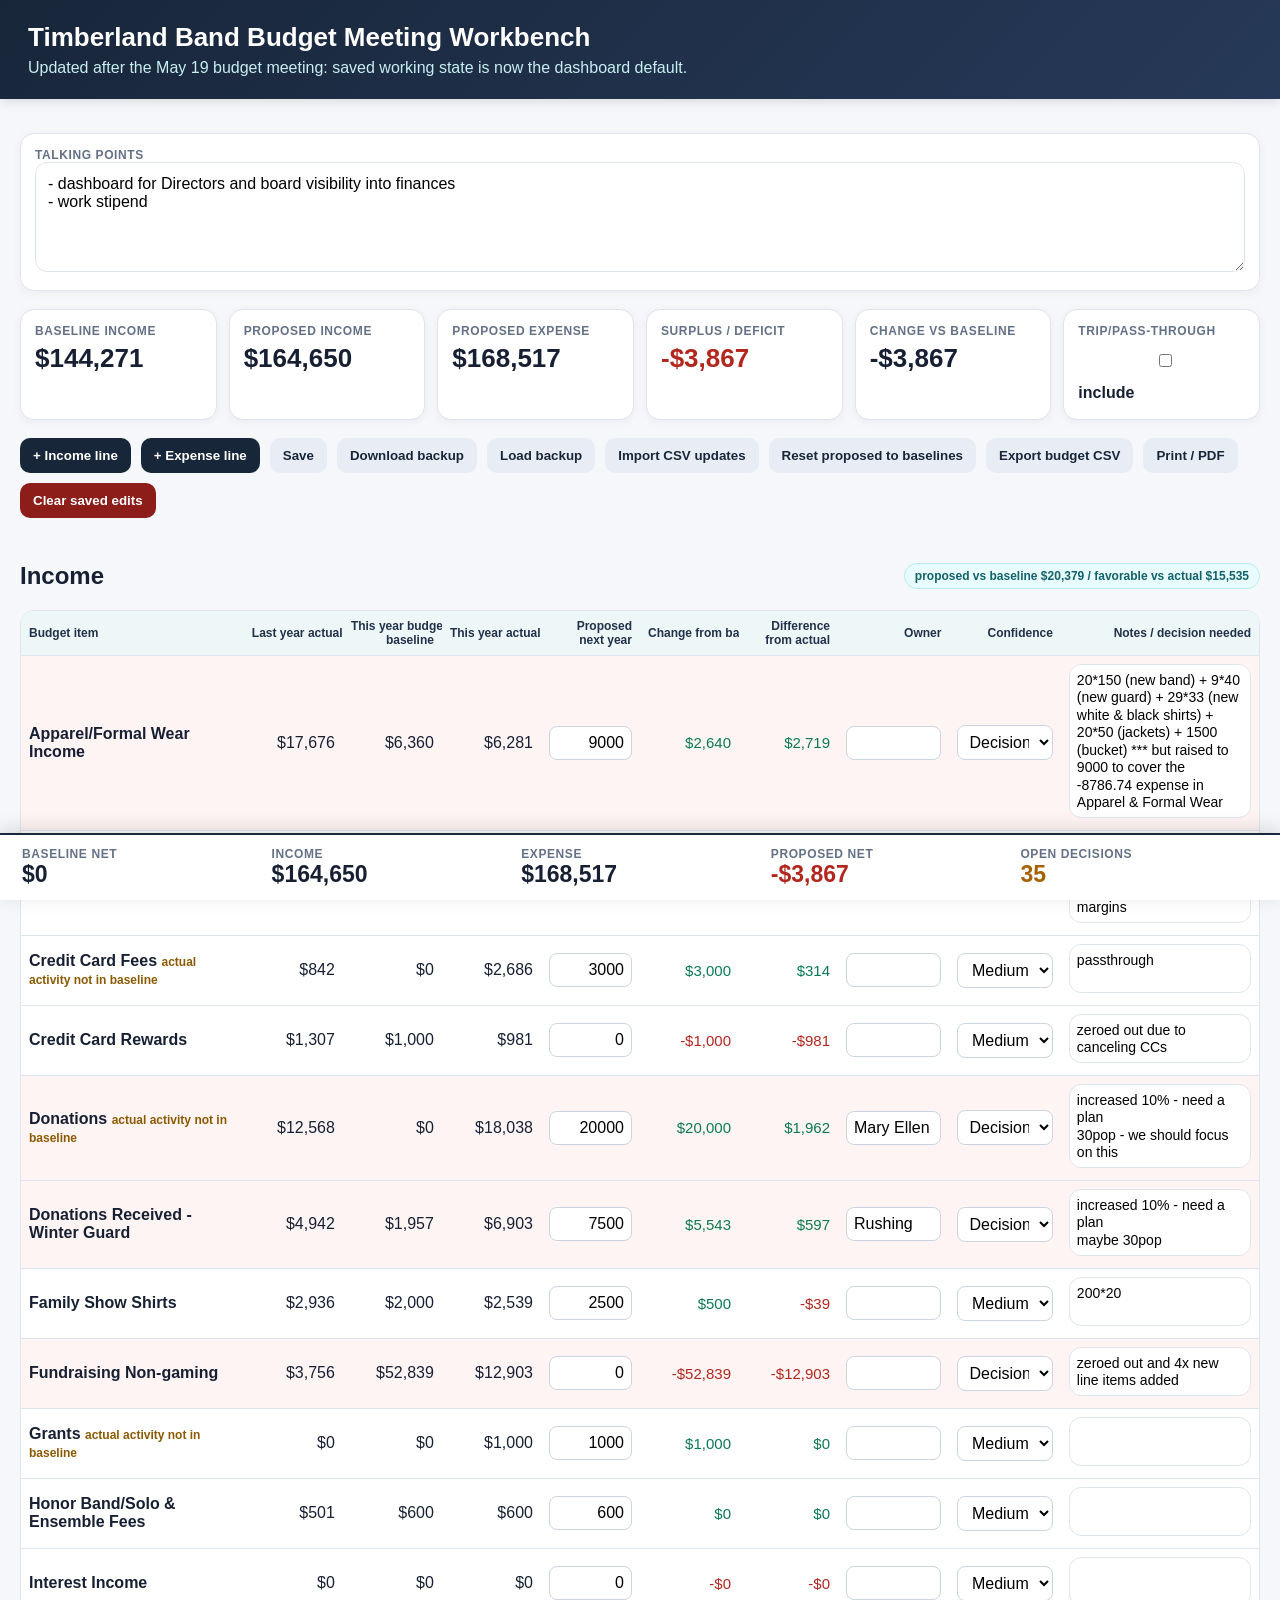
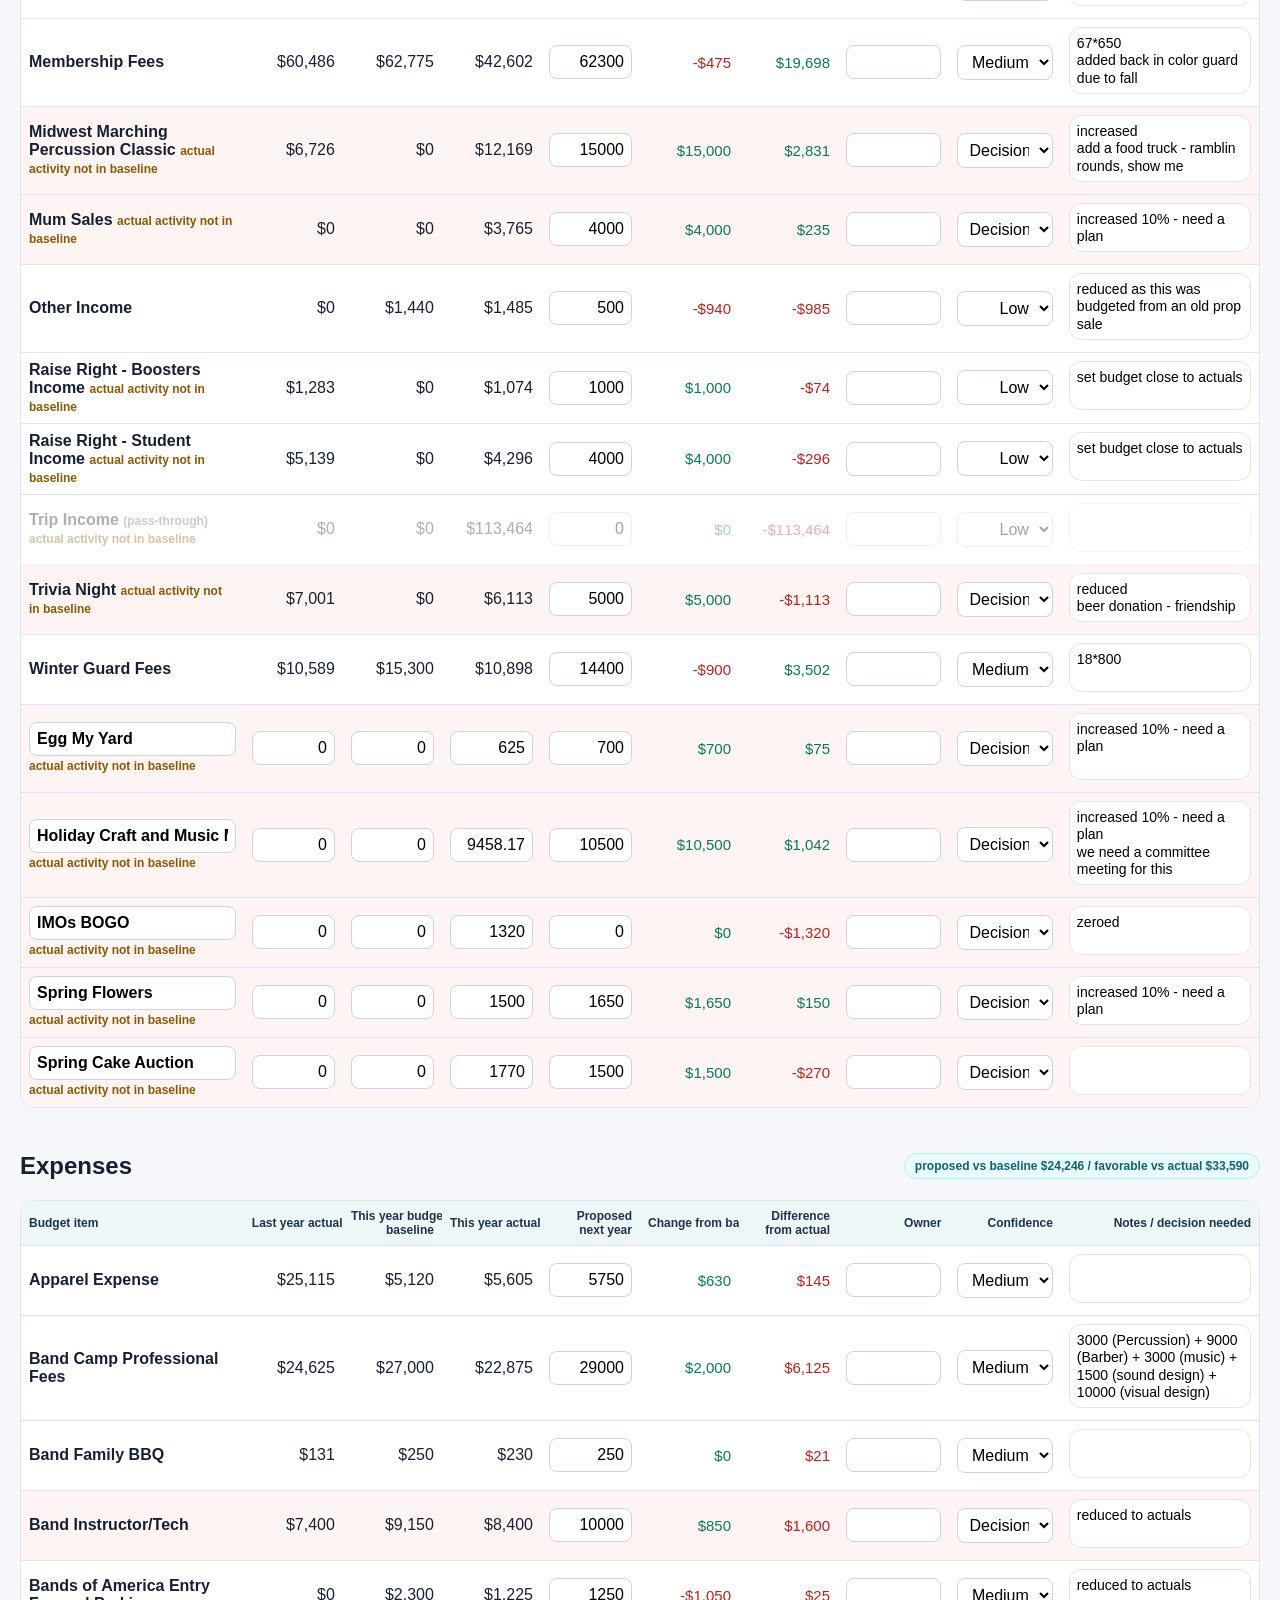
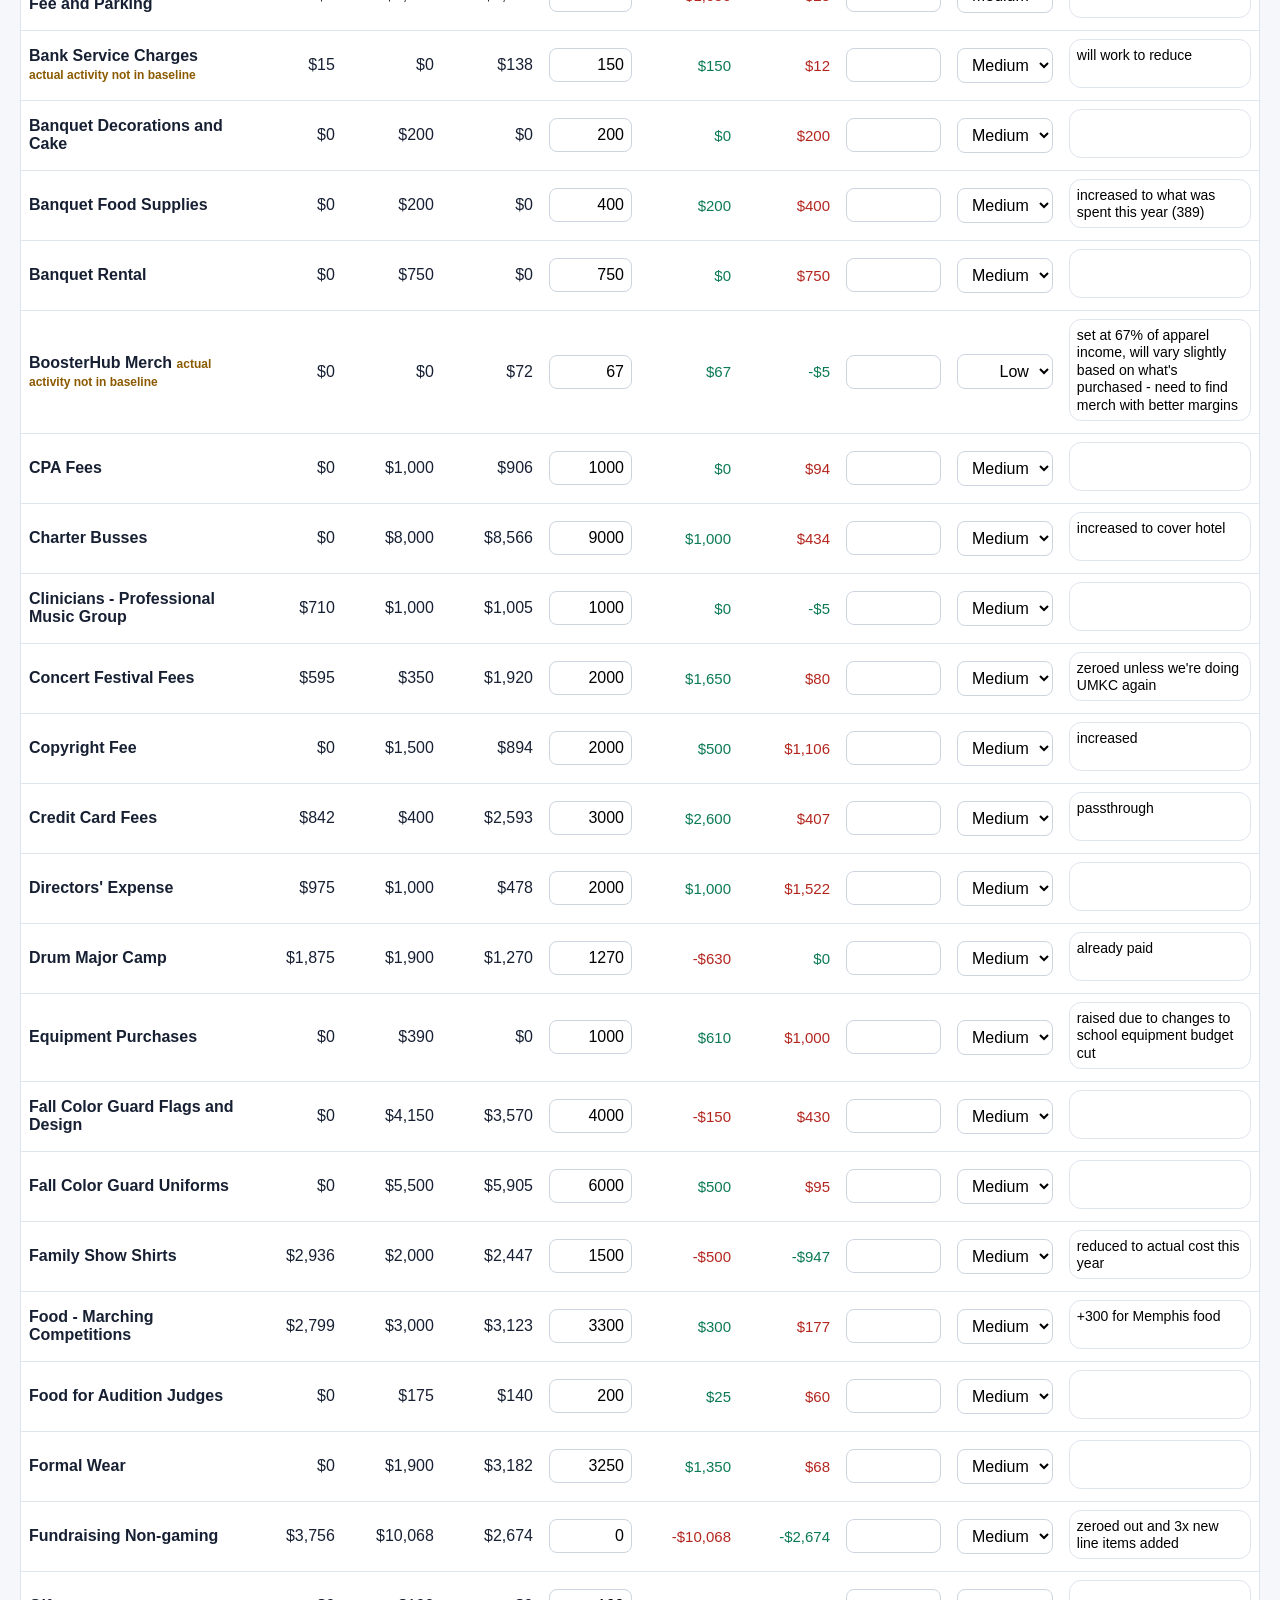
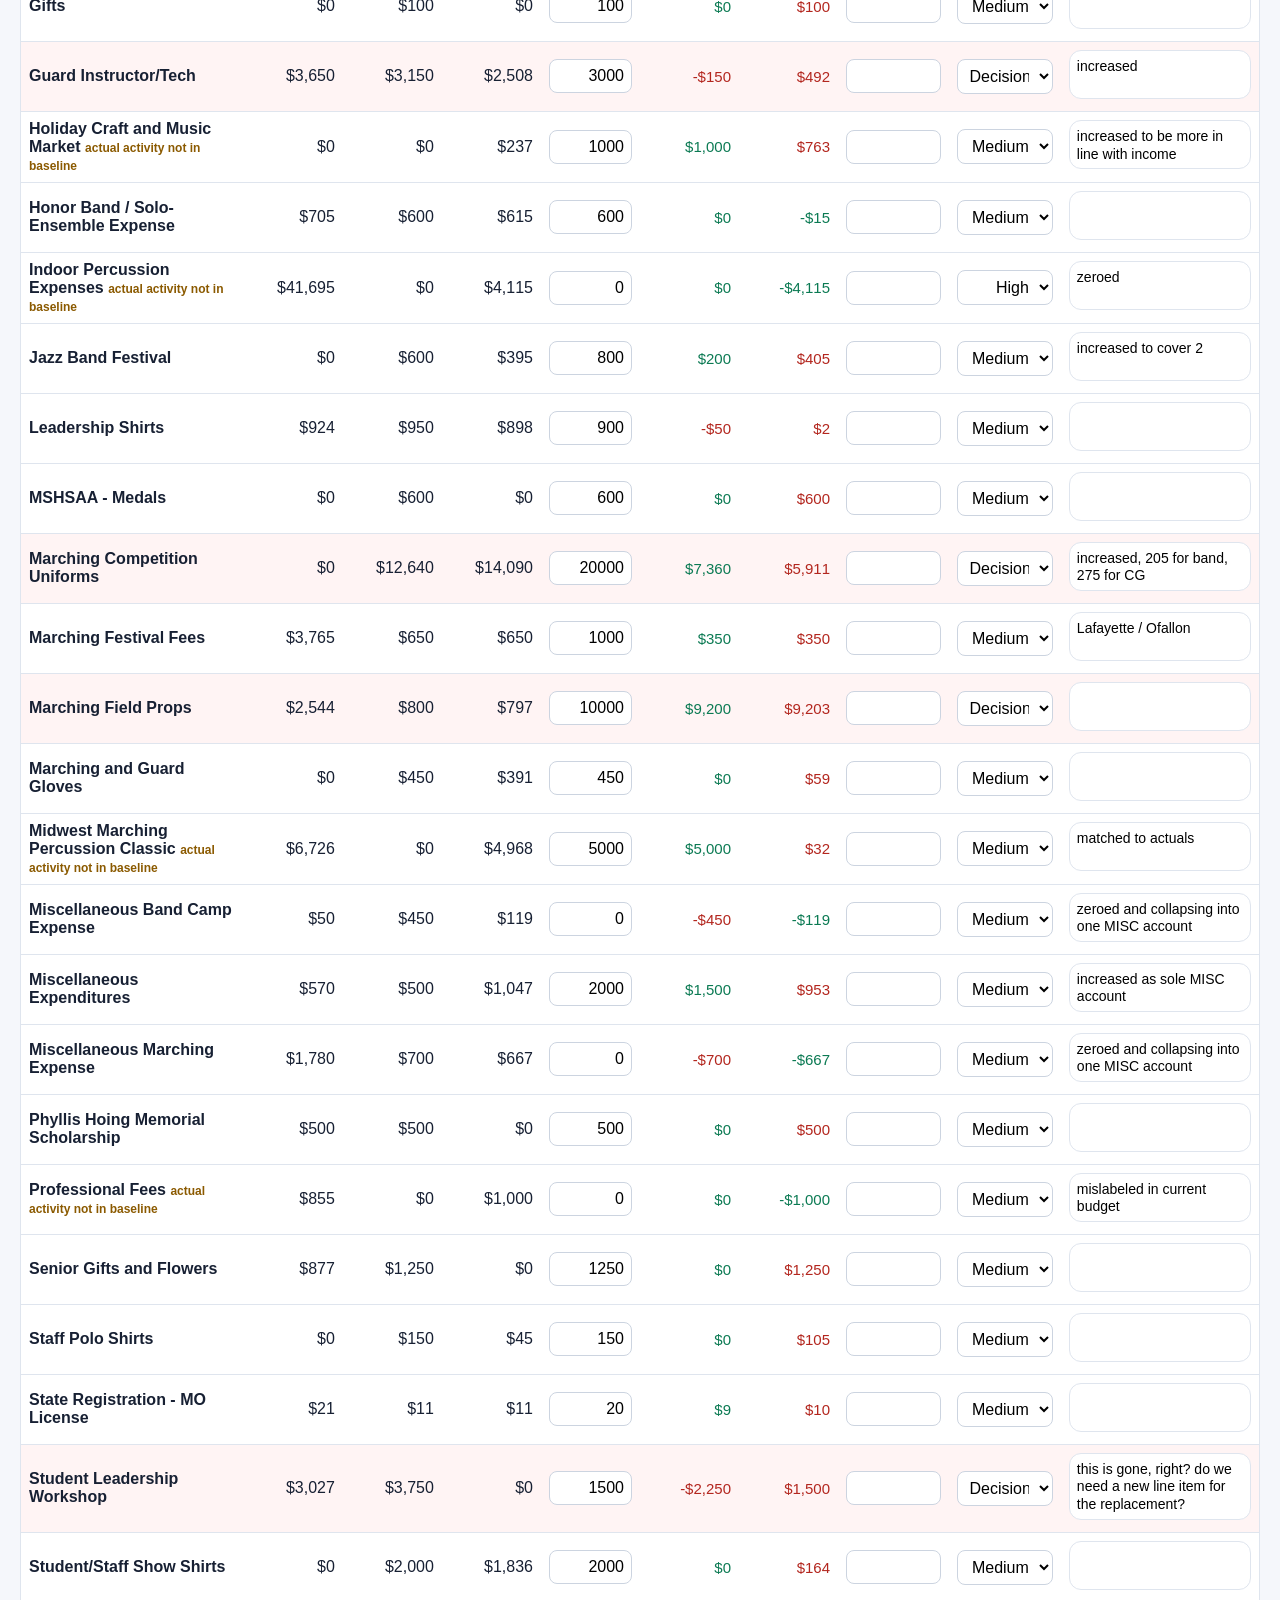
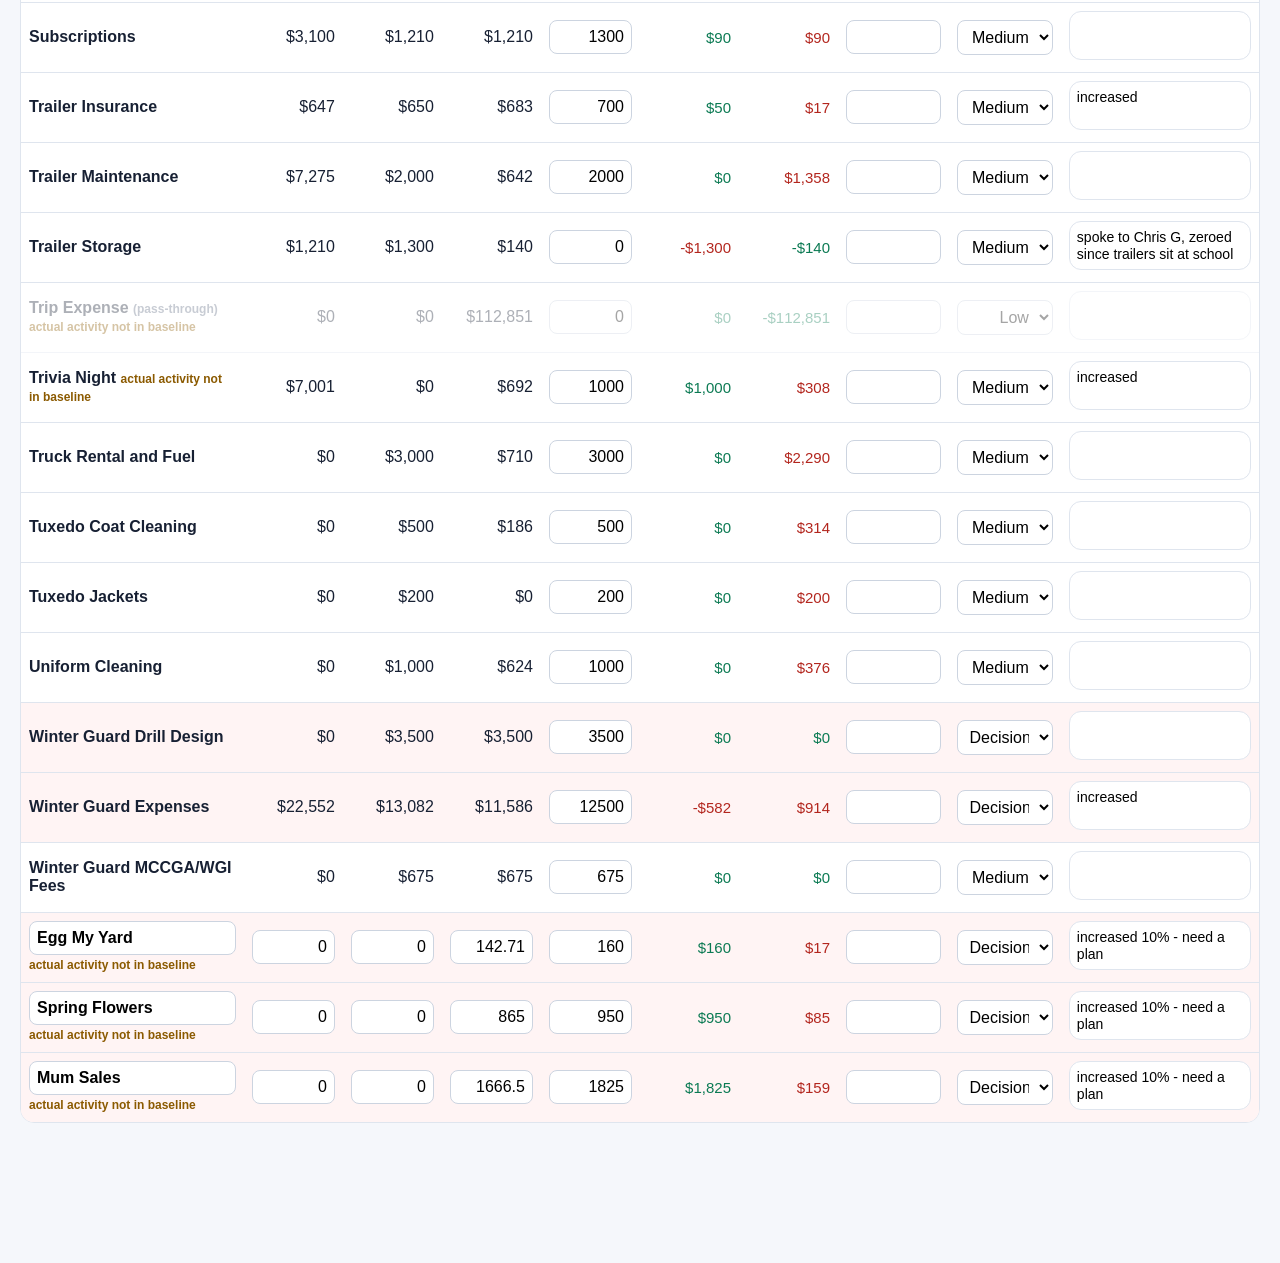
==== commit e64c1213: "Update Timberland workbench with post-meeting state" ====
--- a/timberland-budget/index.html
+++ b/timberland-budget/index.html
@@ -11,7 +11,7 @@
 .sectionTitle{display:flex;align-items:center;justify-content:space-between;margin-top:24px}.pill{background:#e8fbfd;color:#12626b;border:1px solid #b7edf2;padding:5px 10px;border-radius:999px;font-weight:800;font-size:12px}
 table{width:100%;min-width:0;border-collapse:separate;table-layout:fixed;border-spacing:0;background:white;border:1px solid var(--line);border-radius:14px;overflow:hidden;box-shadow:0 2px 10px #0000000d}th,td{border-bottom:1px solid var(--line);padding:8px;vertical-align:middle}th{background:#edf7f8;color:#22314a;font-size:12px;text-align:right;position:static;z-index:1}th:first-child,td:first-child{text-align:left}td{text-align:right}tr:last-child td{border-bottom:0}textarea{width:100%;min-height:110px;border:1px solid var(--line);border-radius:12px;padding:12px;font:inherit;resize:vertical;background:white}input,select{width:100%;min-width:0;border:1px solid #ccd4e0;border-radius:8px;padding:7px;background:white;font:inherit;text-align:right}textarea.notes{min-height:36px;overflow:hidden;resize:none;padding:7px;text-align:left;max-width:100%;font-size:14px;line-height:1.25}input.text{text-align:left}.acct{font-weight:650;text-align:left}.num{font-variant-numeric:tabular-nums;white-space:nowrap}.acct{font-weight:650;text-align:left}th:nth-child(1),td:nth-child(1){width:18%}th:nth-child(2),td:nth-child(2),th:nth-child(3),td:nth-child(3),th:nth-child(4),td:nth-child(4),th:nth-child(5),td:nth-child(5),th:nth-child(6),td:nth-child(6),th:nth-child(7),td:nth-child(7){width:8%;white-space:nowrap}th:nth-child(8),td:nth-child(8){width:9%}th:nth-child(9),td:nth-child(9){width:9%}th:nth-child(10),td:nth-child(10){width:16%}td:nth-child(6),td:nth-child(7){font-size:15px}td,th{overflow:hidden}td:nth-child(10),th:nth-child(10){overflow:visible}.small{font-size:12px;color:var(--muted)}.zeroBase{color:#8b5a00}tr.decisionNeeded{background:#fff4f4}tr.decisionNeeded td{background:#fff4f4}
 .footer{position:fixed;left:0;right:0;bottom:0;background:white;border-top:2px solid var(--navy);padding:12px 22px;box-shadow:0 -4px 18px #0002;z-index:8}.footergrid{max-width:none;margin:auto;display:grid;grid-template-columns:repeat(5,1fr);gap:12px;align-items:center}.big{font-size:23px;font-weight:900}.note{background:#fff7e8;border-left:4px solid #d99018;padding:12px;border-radius:10px;margin:14px 0}@media(max-width:1100px){.summary,.footergrid{grid-template-columns:1fr 1fr}th{top:110px}}@media print{header,.toolbar,.footer{position:static}button{display:none}main{margin-bottom:0}}
-</style></head><body><header><h1>Timberland Band Budget Meeting Workbench</h1><div class="sub">Updated May 18, 1:50 PM: starts from the latest 2025-26 BoosterHub budget, then edits proposed 2026-27 live.</div></header><main>
+</style></head><body><header><h1>Timberland Band Budget Meeting Workbench</h1><div class="sub">Updated after the May 19 budget meeting: saved working state is now the dashboard default.</div></header><main>
 <div class="card" style="margin:14px 0"><div class="label">Talking points</div><textarea id="talkingPoints" placeholder="Add opening notes, reminders, or discussion points for the meeting..." oninput="localStorage.setItem('tbb_talking_points', this.value)"></textarea></div>
 <div class="summary"><div class="card"><div class="label">Baseline Income</div><div id="baseIncome" class="metric">$0</div></div><div class="card"><div class="label">Proposed Income</div><div id="sumIncome" class="metric">$0</div></div><div class="card"><div class="label">Proposed Expense</div><div id="sumExpense" class="metric">$0</div></div><div class="card"><div class="label">Surplus / Deficit</div><div id="sumNet" class="metric">$0</div></div><div class="card"><div class="label">Change vs Baseline</div><div id="changeNet" class="metric">$0</div></div><div class="card"><div class="label">Trip/pass-through</div><div class="metric"><label style="font-size:16px"><input id="includeTrip" type="checkbox" onchange="recalc()"> include</label></div></div></div>
 <div class="toolbar"><button onclick="addRow('Income')">+ Income line</button><button onclick="addRow('Expense')">+ Expense line</button><button class="secondary" onclick="manualSave()">Save</button><button class="secondary" onclick="downloadState()">Download backup</button><button class="secondary" onclick="document.getElementById('stateFile').click()">Load backup</button><input id="stateFile" type="file" accept="application/json" style="display:none" onchange="loadStateFile(this)"><button class="secondary" onclick="document.getElementById('csvFile').click()">Import CSV updates</button><input id="csvFile" type="file" accept=".csv,text/csv" style="display:none" onchange="loadCsvFile(this)"><button class="secondary" onclick="copyBaselineToProposed()">Reset proposed to baselines</button><button class="secondary" onclick="downloadCSV()">Export budget CSV</button><button class="secondary" onclick="window.print()">Print / PDF</button><button class="danger" onclick="resetAll()">Clear saved edits</button></div>
@@ -19,11 +19,11 @@
 <div class="sectionTitle"><h2>Expenses</h2><span class="pill" id="expenseVariance">variance $0</span></div><div class="tableWrap" id="expenseTable"></div>
 </main><div class="footer"><div class="footergrid"><div><div class="label">Baseline Net</div><div id="footBaseNet" class="big">$0</div></div><div><div class="label">Income</div><div id="footIncome" class="big">$0</div></div><div><div class="label">Expense</div><div id="footExpense" class="big">$0</div></div><div><div class="label">Proposed Net</div><div id="footNet" class="big">$0</div></div><div><div class="label">Open Decisions</div><div id="openCount" class="big warn">0</div></div></div></div>
 <script>
-const VERSION='filled-working-state-20260518-2143-decision-row-color';
-const initial=JSON.parse(atob('[base64]/[base64]'));
+const VERSION='filled-working-state-20260519-post-meeting-source';
+const initial=JSON.parse(atob('[base64]/IGRvIHdlIG5lZWQgYSBuZXcgbGluZSBpdGVtIGZvciB0aGUgcmVwbGFjZW1lbnQ/[base64]'));
 let saved=localStorage.getItem('tbb_live_budget_version')===VERSION?localStorage.getItem('tbb_live_budget_rows'):null;
 let rows=JSON.parse(saved||JSON.stringify(initial));
-let includeTrip=localStorage.getItem('tbb_include_trip')==null?false:localStorage.getItem('tbb_include_trip')==='true';document.getElementById('includeTrip').checked=includeTrip;document.getElementById('talkingPoints').value=localStorage.getItem('tbb_talking_points')||atob('LSBjcmVkaXQgY2FyZHMKLSBEaXJlY3RvciBleHBlbnNlIHByb2Nlc3MKLSBkYXNoYm9hcmQgZm9yIERpcmVjdG9ycyBhbmQgYm9hcmQgdmlzaWJpbGl0eSBpbnRvIGZpbmFuY2Vz');
+let includeTrip=localStorage.getItem('tbb_include_trip')==null?false:localStorage.getItem('tbb_include_trip')==='true';document.getElementById('includeTrip').checked=includeTrip;document.getElementById('talkingPoints').value=localStorage.getItem('tbb_talking_points')||atob('LSBkYXNoYm9hcmQgZm9yIERpcmVjdG9ycyBhbmQgYm9hcmQgdmlzaWJpbGl0eSBpbnRvIGZpbmFuY2VzCi0gd29yayBzdGlwZW5k');
 function money(n){n=Number(n)||0;return (n<0?'-':'')+'$'+Math.abs(n).toLocaleString(undefined,{maximumFractionDigits:0})}
 function isTrip(r){return /trip/i.test(r.account)}function visible(r){return document.getElementById('includeTrip').checked || !isTrip(r)}function favClass(r,v){return r.kind==='Expense'?(v>0?'bad':'good'):(v<0?'bad':'good')}
 function save(){localStorage.setItem('tbb_live_budget_rows',JSON.stringify(rows));localStorage.setItem('tbb_live_budget_version',VERSION);localStorage.setItem('tbb_include_trip',document.getElementById('includeTrip').checked);localStorage.setItem('tbb_saved_at',new Date().toISOString())}
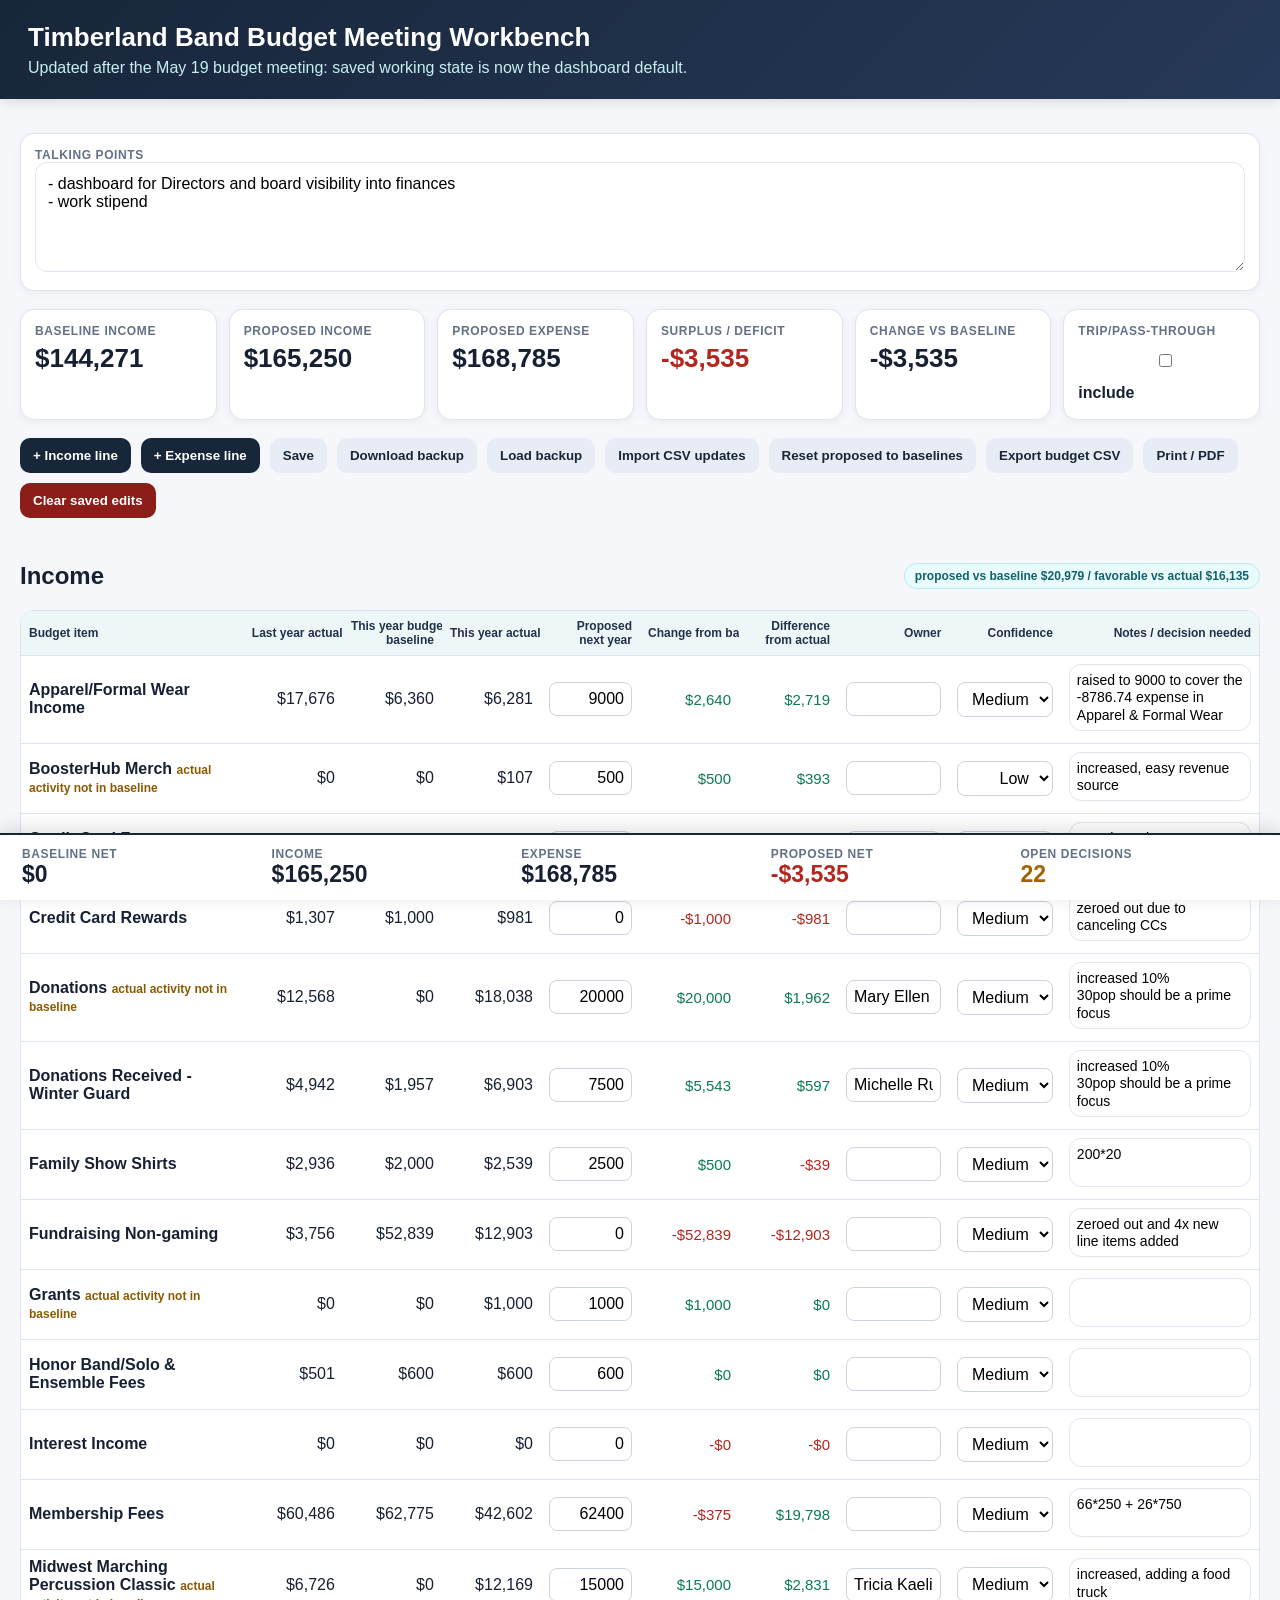
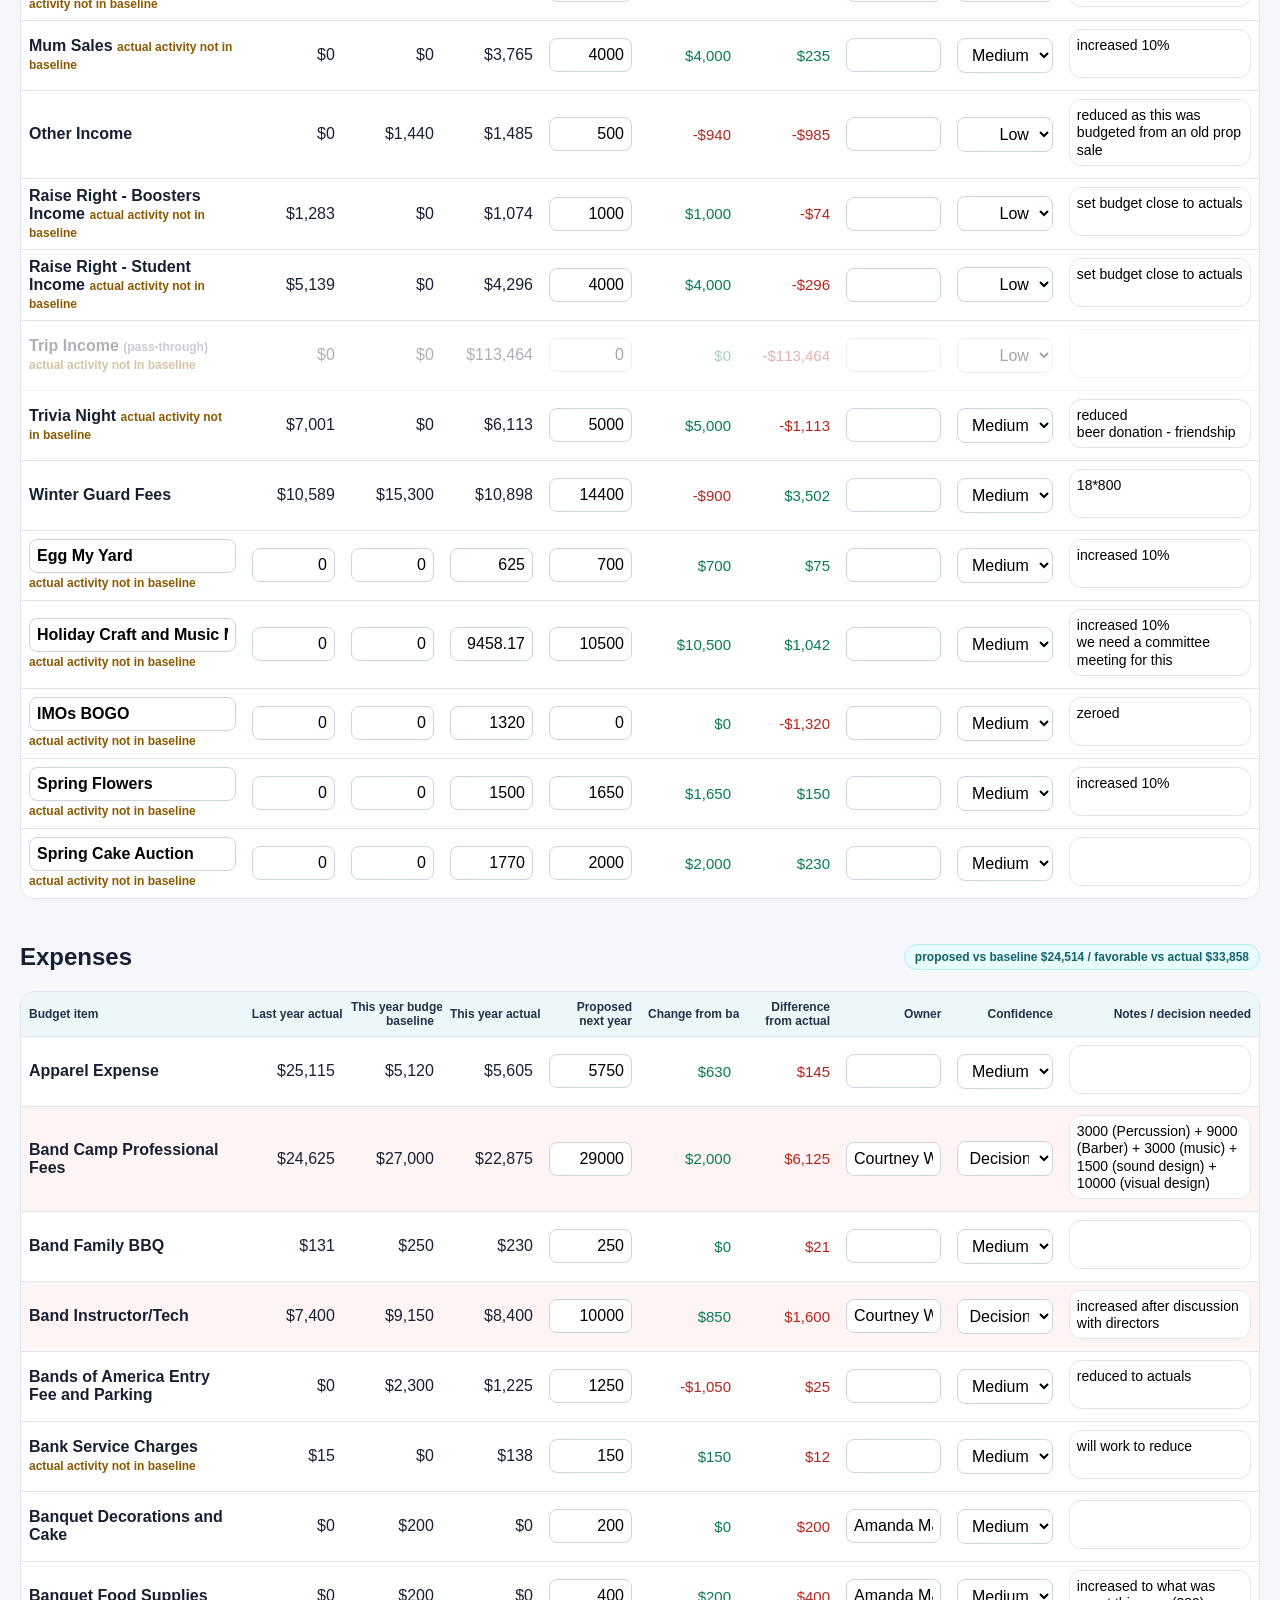
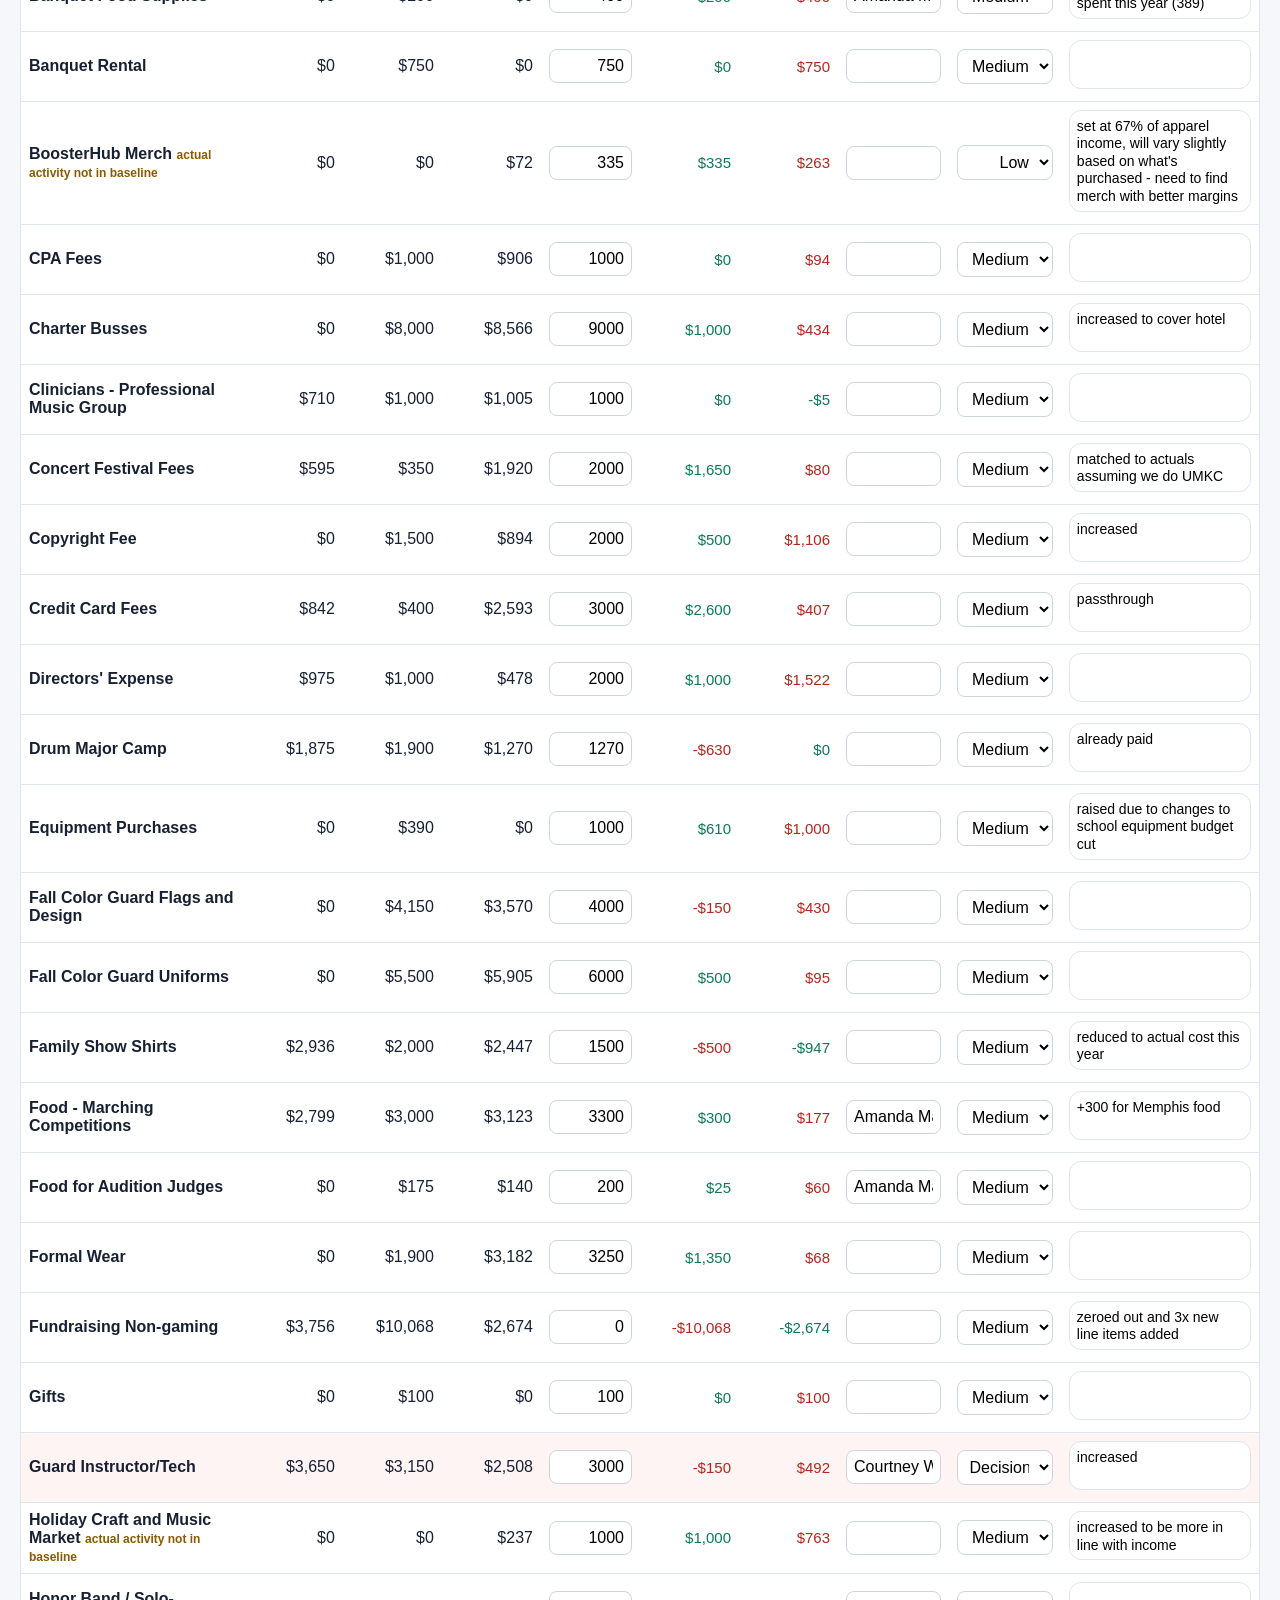
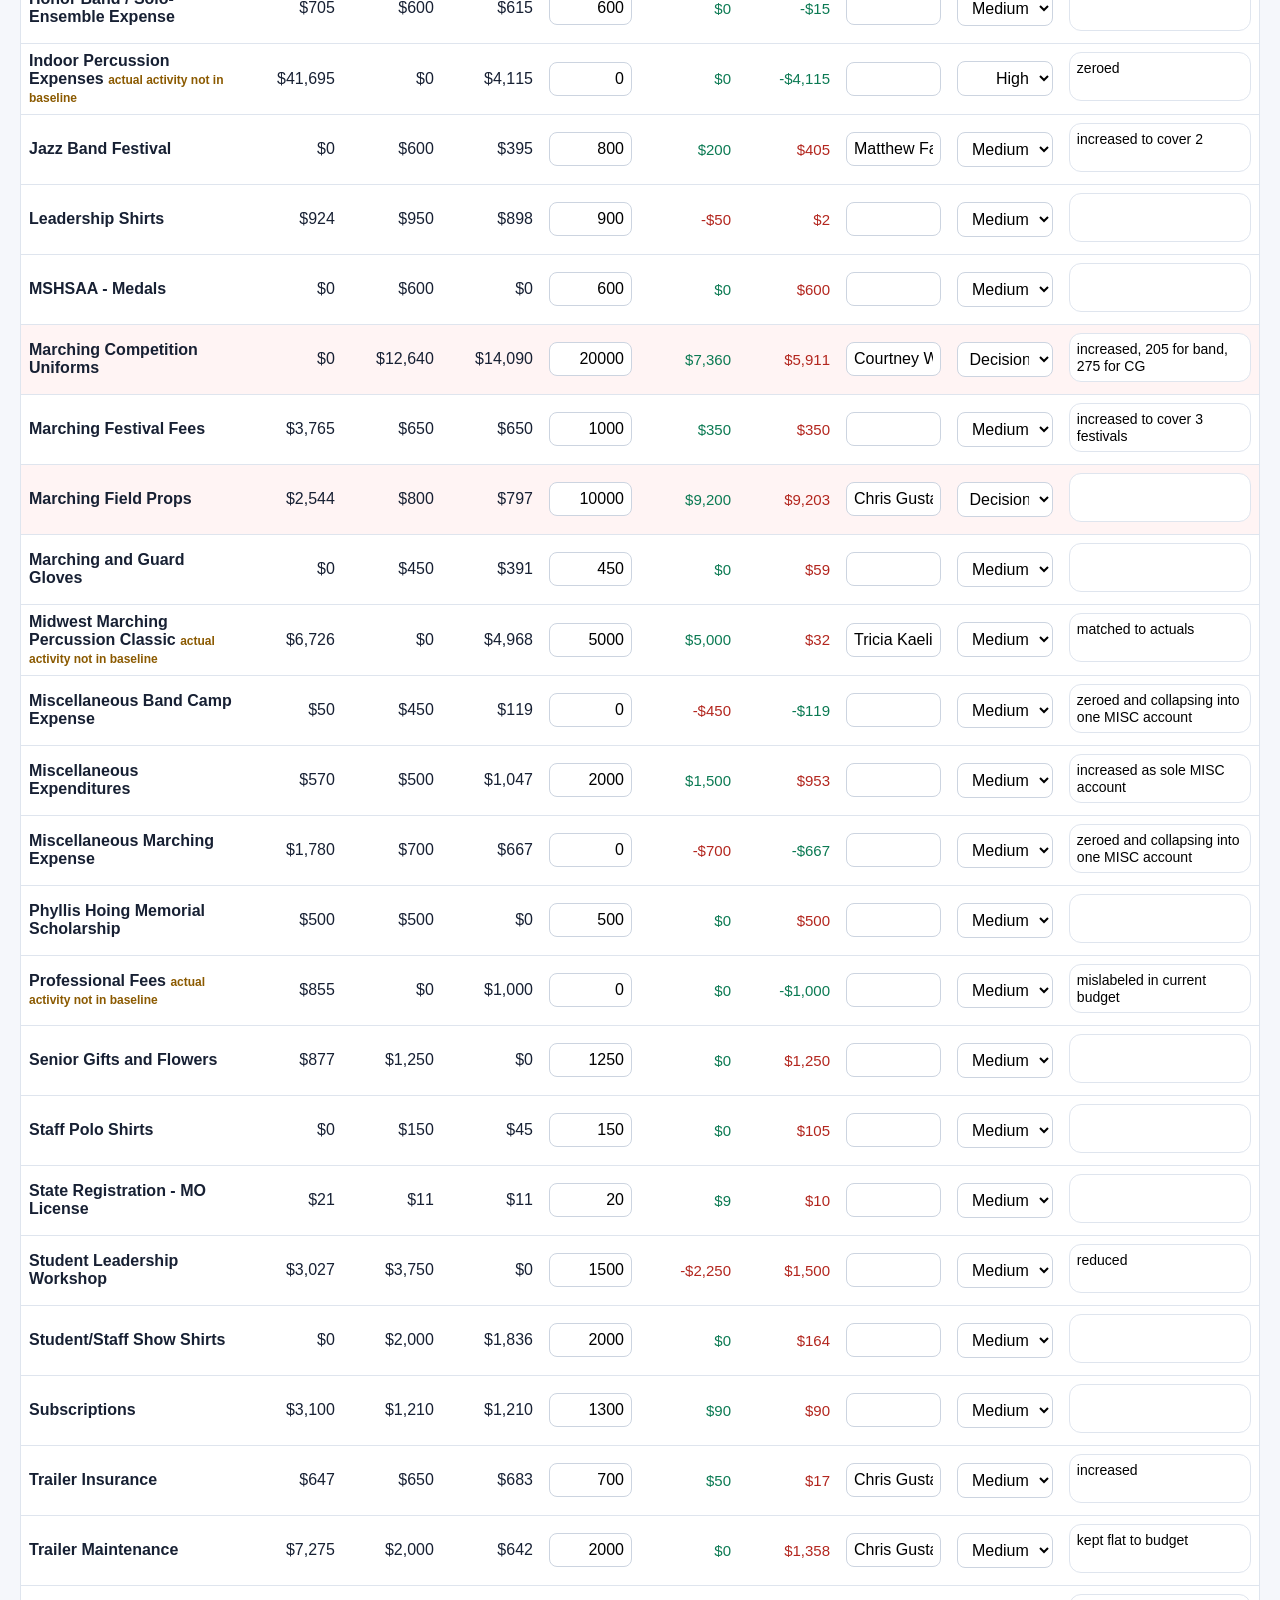
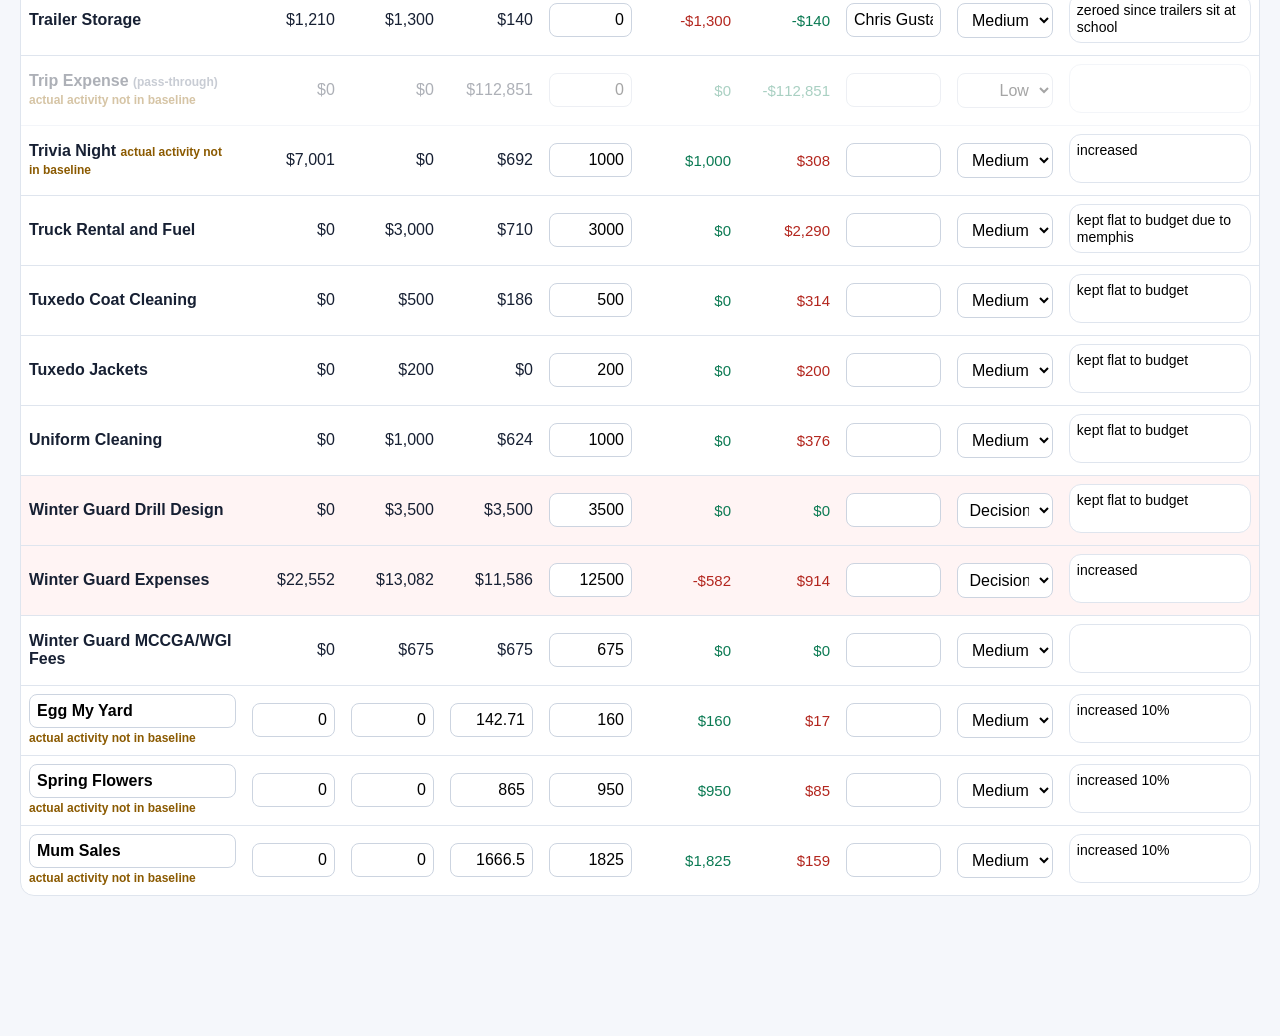
==== commit 888bb099: "Update Timberland budget revised state" ====
--- a/timberland-budget/index.html
+++ b/timberland-budget/index.html
@@ -19,11 +19,11 @@
 <div class="sectionTitle"><h2>Expenses</h2><span class="pill" id="expenseVariance">variance $0</span></div><div class="tableWrap" id="expenseTable"></div>
 </main><div class="footer"><div class="footergrid"><div><div class="label">Baseline Net</div><div id="footBaseNet" class="big">$0</div></div><div><div class="label">Income</div><div id="footIncome" class="big">$0</div></div><div><div class="label">Expense</div><div id="footExpense" class="big">$0</div></div><div><div class="label">Proposed Net</div><div id="footNet" class="big">$0</div></div><div><div class="label">Open Decisions</div><div id="openCount" class="big warn">0</div></div></div></div>
 <script>
-const VERSION='filled-working-state-20260519-post-meeting-source';
-const initial=JSON.parse(atob('[base64]/IGRvIHdlIG5lZWQgYSBuZXcgbGluZSBpdGVtIGZvciB0aGUgcmVwbGFjZW1lbnQ/[base64]'));
+const VERSION='filled-working-state-20260520-revised-source';
+const initial=JSON.parse(atob('[base64]'));
 let saved=localStorage.getItem('tbb_live_budget_version')===VERSION?localStorage.getItem('tbb_live_budget_rows'):null;
 let rows=JSON.parse(saved||JSON.stringify(initial));
-let includeTrip=localStorage.getItem('tbb_include_trip')==null?false:localStorage.getItem('tbb_include_trip')==='true';document.getElementById('includeTrip').checked=includeTrip;document.getElementById('talkingPoints').value=localStorage.getItem('tbb_talking_points')||atob('LSBkYXNoYm9hcmQgZm9yIERpcmVjdG9ycyBhbmQgYm9hcmQgdmlzaWJpbGl0eSBpbnRvIGZpbmFuY2VzCi0gd29yayBzdGlwZW5k');
+let includeTrip=localStorage.getItem('tbb_live_budget_version')===VERSION&&localStorage.getItem('tbb_include_trip')!=null?localStorage.getItem('tbb_include_trip')==='true':false;document.getElementById('includeTrip').checked=includeTrip;document.getElementById('talkingPoints').value=localStorage.getItem('tbb_live_budget_version')===VERSION&&localStorage.getItem('tbb_talking_points')?localStorage.getItem('tbb_talking_points'):atob('LSBkYXNoYm9hcmQgZm9yIERpcmVjdG9ycyBhbmQgYm9hcmQgdmlzaWJpbGl0eSBpbnRvIGZpbmFuY2VzCi0gd29yayBzdGlwZW5k');
 function money(n){n=Number(n)||0;return (n<0?'-':'')+'$'+Math.abs(n).toLocaleString(undefined,{maximumFractionDigits:0})}
 function isTrip(r){return /trip/i.test(r.account)}function visible(r){return document.getElementById('includeTrip').checked || !isTrip(r)}function favClass(r,v){return r.kind==='Expense'?(v>0?'bad':'good'):(v<0?'bad':'good')}
 function save(){localStorage.setItem('tbb_live_budget_rows',JSON.stringify(rows));localStorage.setItem('tbb_live_budget_version',VERSION);localStorage.setItem('tbb_include_trip',document.getElementById('includeTrip').checked);localStorage.setItem('tbb_saved_at',new Date().toISOString())}
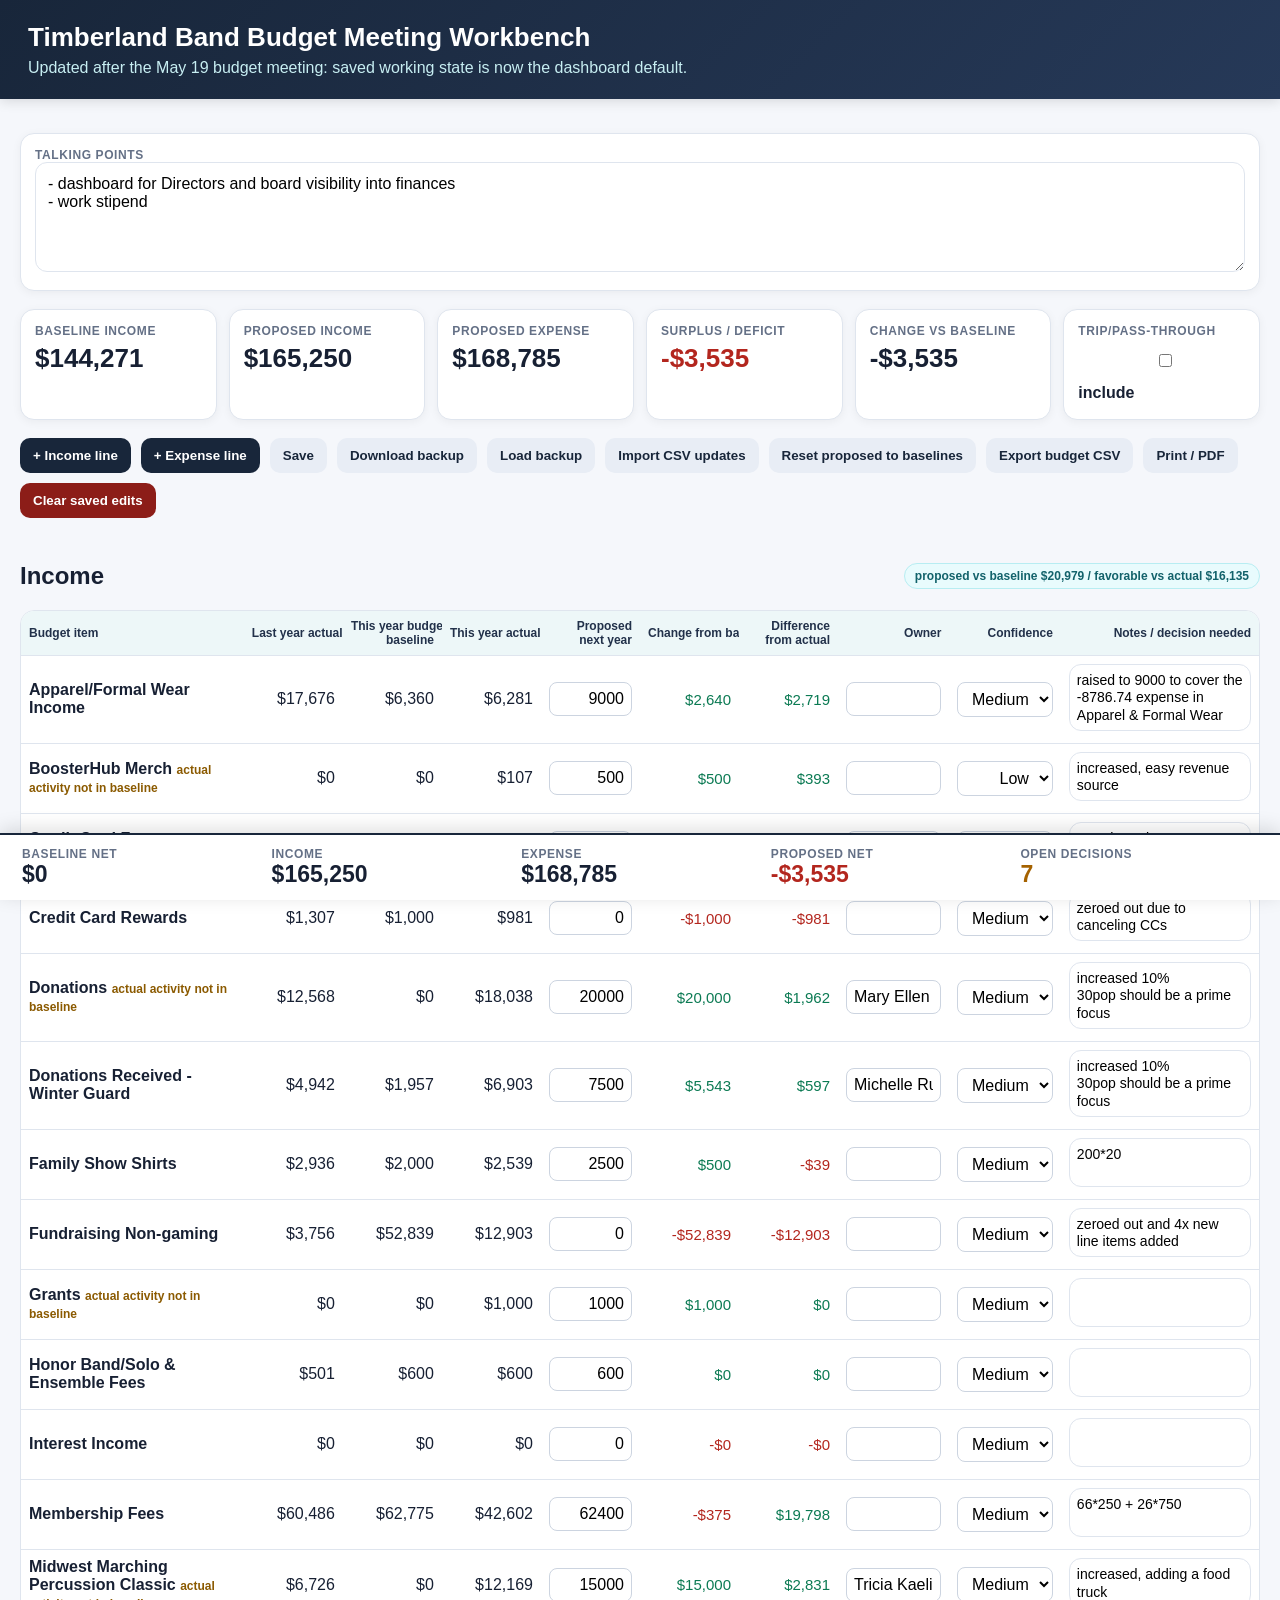
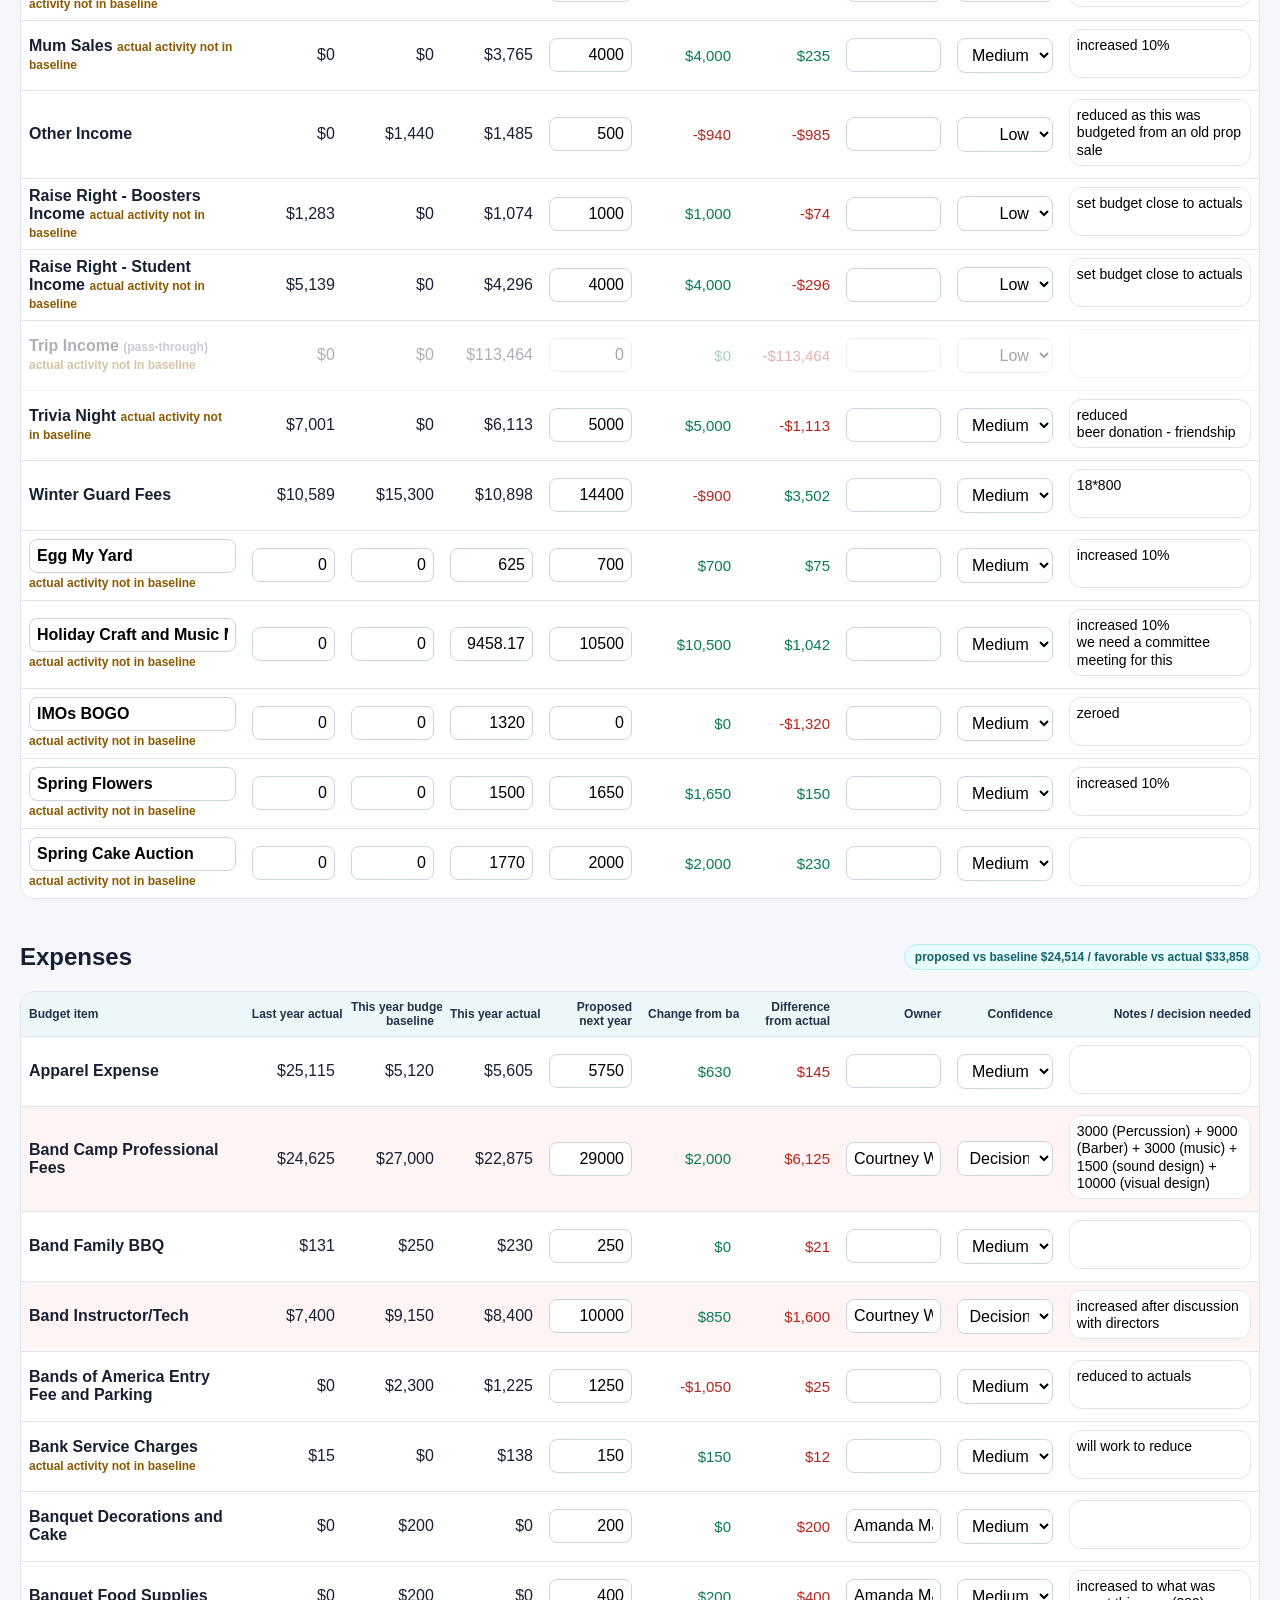
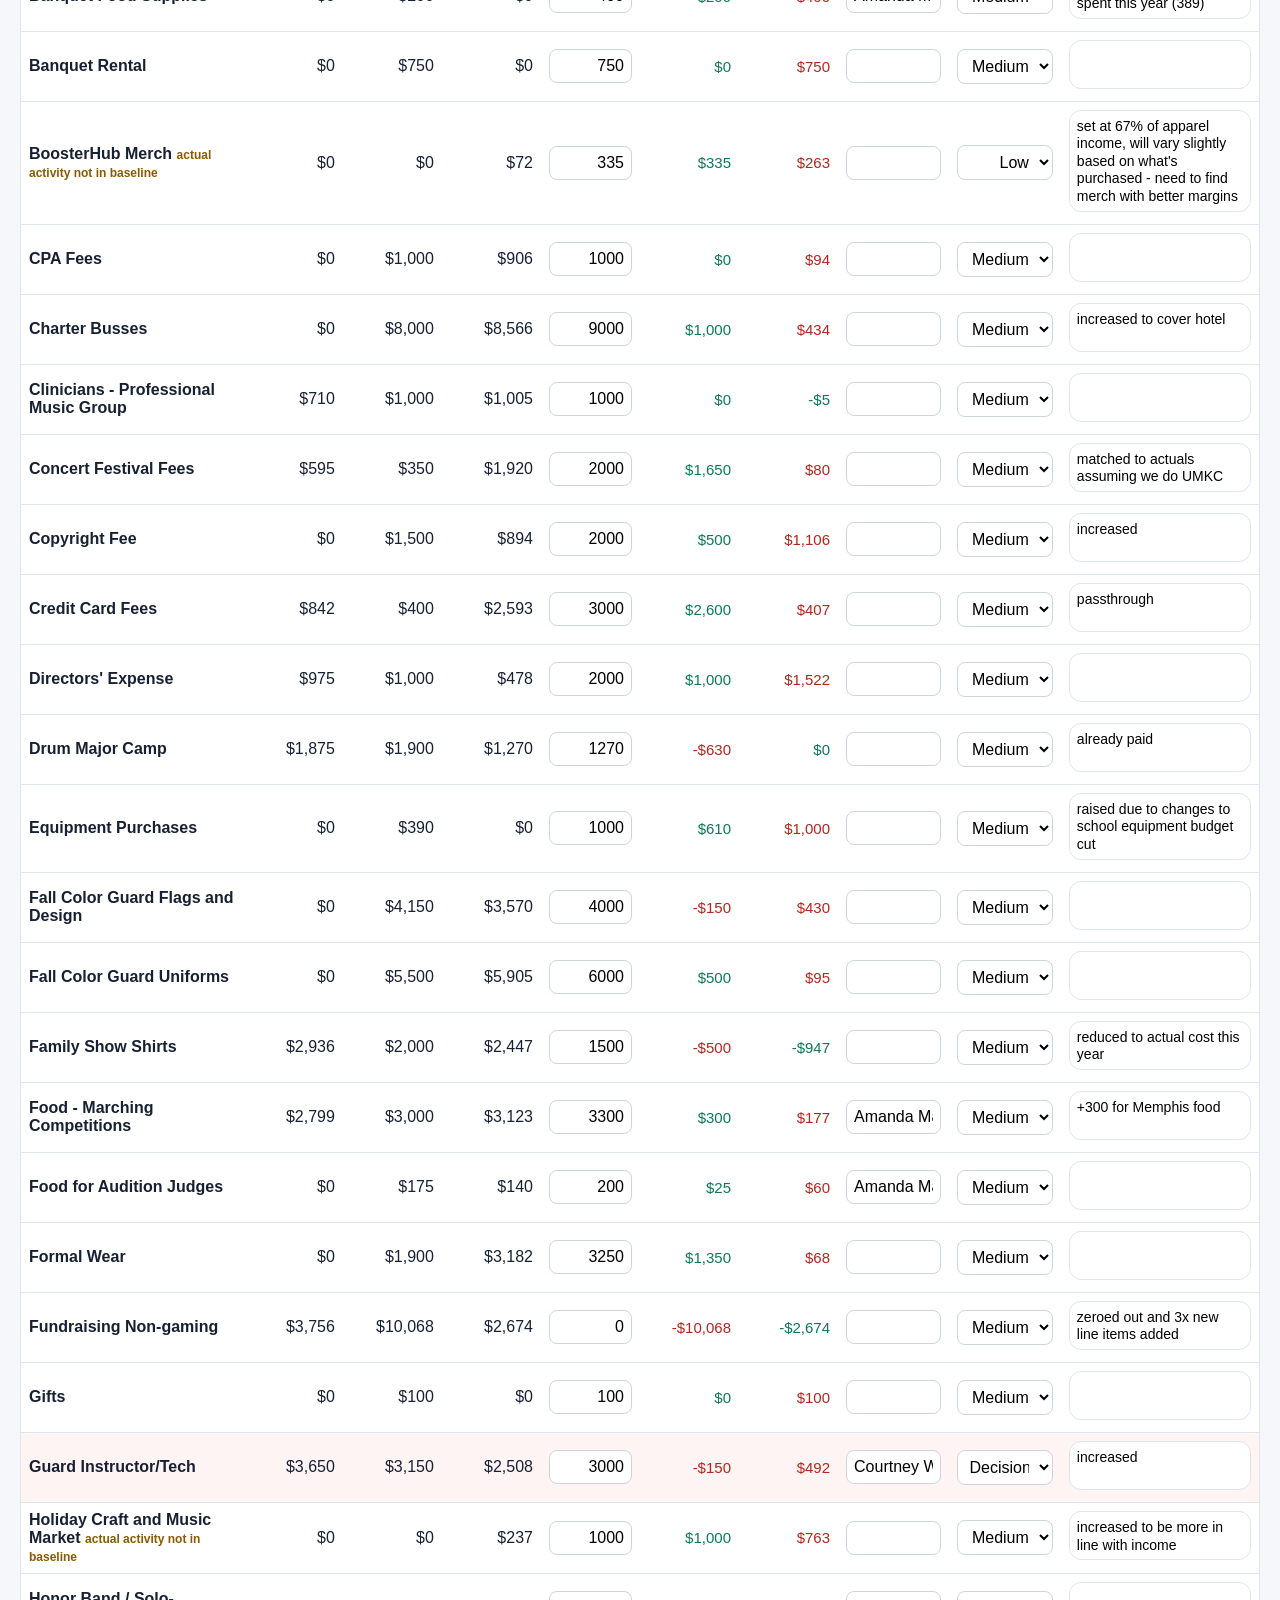
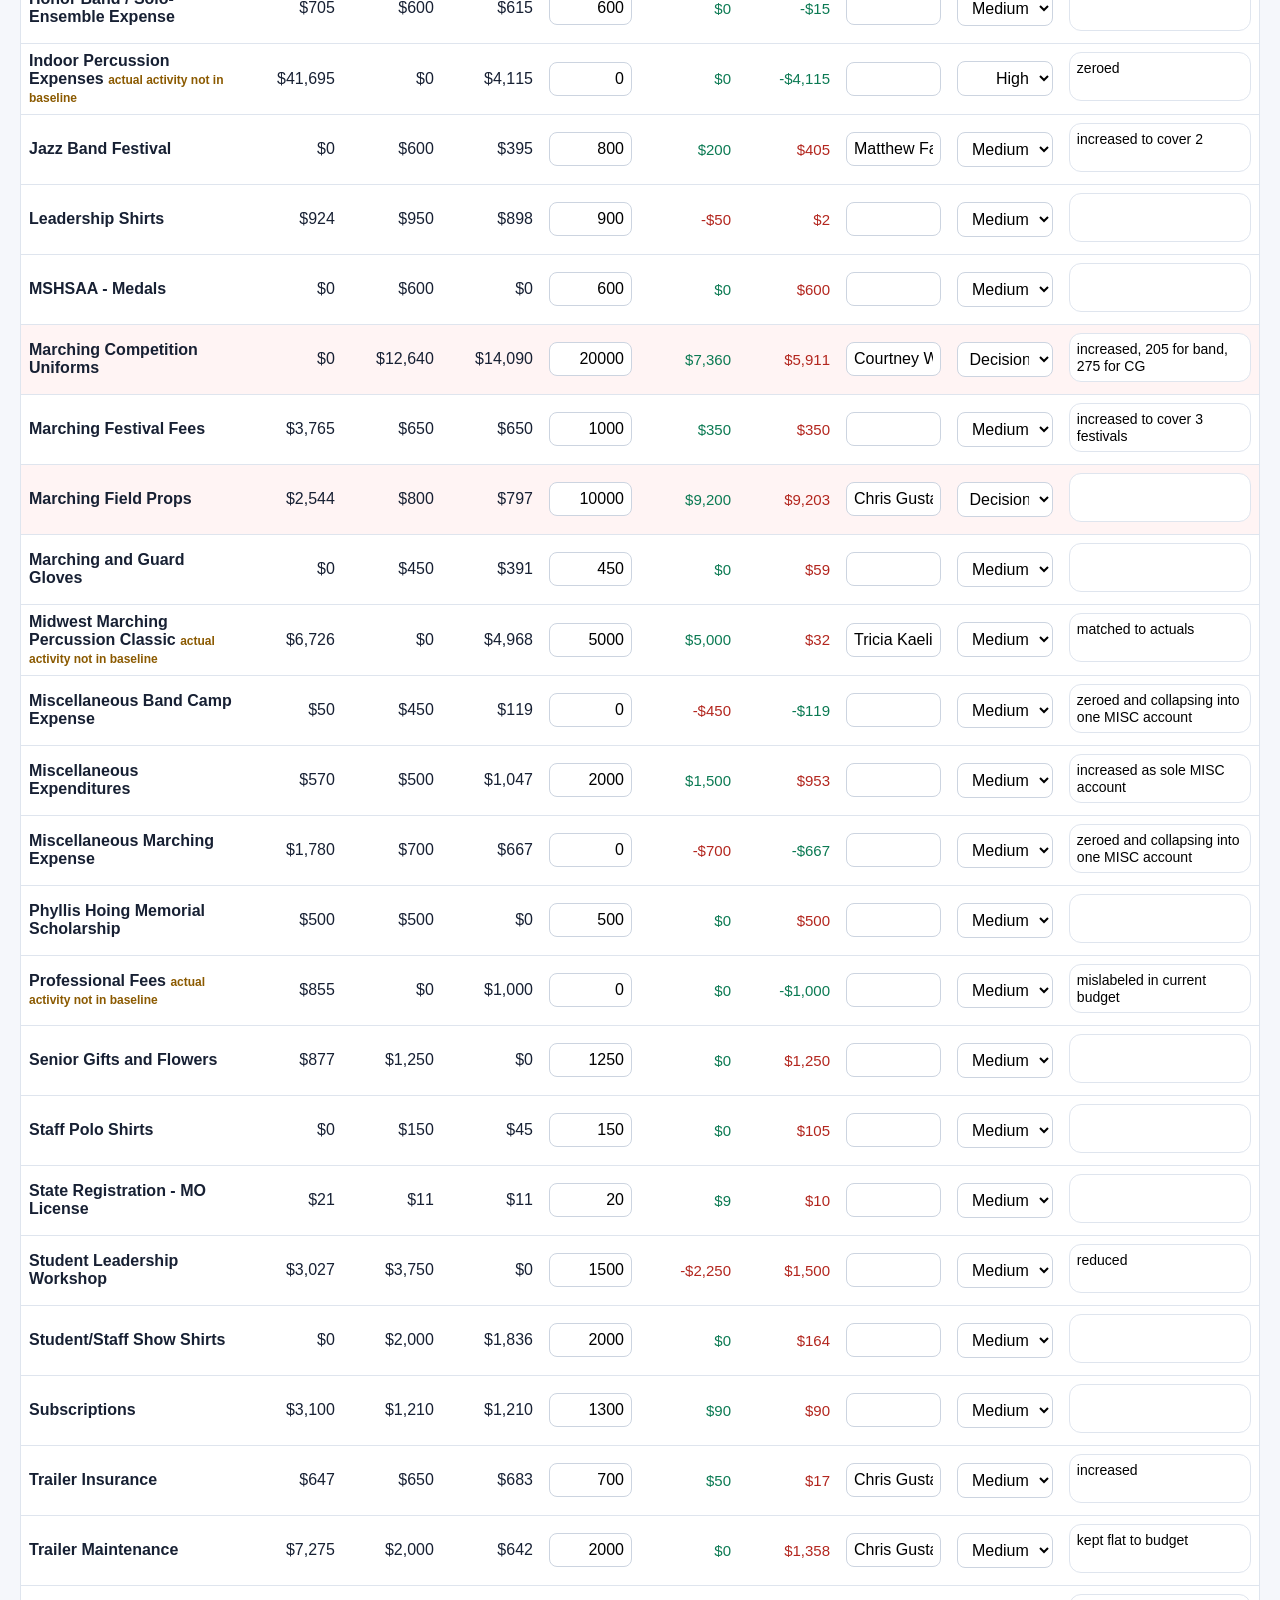
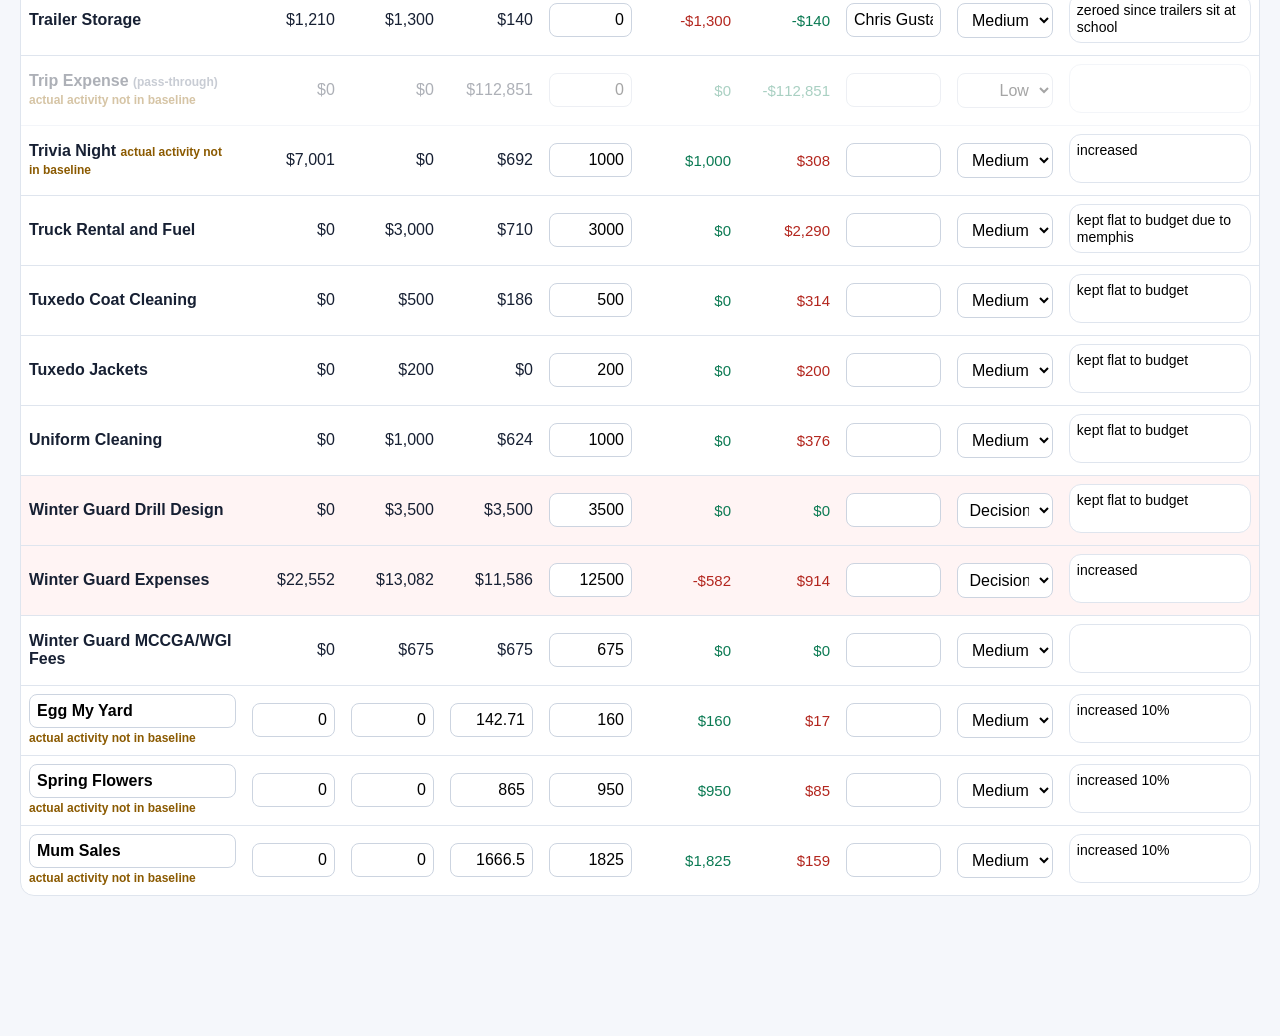
==== commit 645cbf09: "Count only decision-needed budget rows" ====
--- a/timberland-budget/index.html
+++ b/timberland-budget/index.html
@@ -39,7 +39,7 @@
 function updateRowCalcs(i){let r=rows[i];let ch=(Number(r.proposed)||0)-(Number(r.baseline)||0);let va=(Number(r.proposed)||0)-(Number(r.currentActual)||0);let c=document.getElementById('chg-'+i),v=document.getElementById('fav-'+i);if(c){c.textContent=money(ch);c.className='num '+(ch<0?'bad':'good')}if(v){v.textContent=money(va);v.className='num '+favClass(r,va)}}
 function autoGrow(el){el.style.height='auto';el.style.height=(el.scrollHeight)+'px'}
 function growAllNotes(){document.querySelectorAll('textarea.notes').forEach(autoGrow)}
-function recalc(rerender=true){if(rerender){renderTable('Income','incomeTable');renderTable('Expense','expenseTable')}let inc=0,exp=0,binc=0,bexp=0,incAct=0,expAct=0,open=0;rows.forEach(r=>{if(!visible(r))return;let p=Number(r.proposed)||0,b=Number(r.baseline??r.currentBudget)||0,a=Number(r.currentActual)||0;if(r.kind==='Income'){inc+=p;binc+=b;incAct+=a}else{exp+=p;bexp+=b;expAct+=a}if(r.confidence==='Low'||r.confidence==='Decision needed'||(!p&&a))open++});let net=inc-exp,bnet=binc-bexp;['sumIncome','footIncome'].forEach(id=>document.getElementById(id).textContent=money(inc));['sumExpense','footExpense'].forEach(id=>document.getElementById(id).textContent=money(exp));document.getElementById('baseIncome').textContent=money(binc);document.getElementById('footBaseNet').textContent=money(bnet);document.getElementById('changeNet').textContent=money(net-bnet);['sumNet','footNet'].forEach(id=>{let e=document.getElementById(id);e.textContent=money(net);e.className=(id==='sumNet'?'metric ':'big ')+(net<0?'bad':'good')});document.getElementById('openCount').textContent=open;document.getElementById('incomeVariance').textContent='proposed vs baseline '+money(inc-binc)+' / favorable vs actual '+money(inc-incAct);document.getElementById('expenseVariance').textContent='proposed vs baseline '+money(exp-bexp)+' / favorable vs actual '+money(exp-expAct);save()}
+function recalc(rerender=true){if(rerender){renderTable('Income','incomeTable');renderTable('Expense','expenseTable')}let inc=0,exp=0,binc=0,bexp=0,incAct=0,expAct=0,open=0;rows.forEach(r=>{if(!visible(r))return;let p=Number(r.proposed)||0,b=Number(r.baseline??r.currentBudget)||0,a=Number(r.currentActual)||0;if(r.kind==='Income'){inc+=p;binc+=b;incAct+=a}else{exp+=p;bexp+=b;expAct+=a}if(r.confidence==='Decision needed')open++});let net=inc-exp,bnet=binc-bexp;['sumIncome','footIncome'].forEach(id=>document.getElementById(id).textContent=money(inc));['sumExpense','footExpense'].forEach(id=>document.getElementById(id).textContent=money(exp));document.getElementById('baseIncome').textContent=money(binc);document.getElementById('footBaseNet').textContent=money(bnet);document.getElementById('changeNet').textContent=money(net-bnet);['sumNet','footNet'].forEach(id=>{let e=document.getElementById(id);e.textContent=money(net);e.className=(id==='sumNet'?'metric ':'big ')+(net<0?'bad':'good')});document.getElementById('openCount').textContent=open;document.getElementById('incomeVariance').textContent='proposed vs baseline '+money(inc-binc)+' / favorable vs actual '+money(inc-incAct);document.getElementById('expenseVariance').textContent='proposed vs baseline '+money(exp-bexp)+' / favorable vs actual '+money(exp-expAct);save()}
 function addRow(kind){rows.push({kind,account:'New '+kind+' line',priorActual:0,currentBudget:0,currentActual:0,baseline:0,proposed:0,owner:'',confidence:'Decision needed',notes:'',isNew:true});save();recalc()}
 function copyBaselineToProposed(){if(confirm('Reset all proposed amounts back to their 2025-26 budget baselines?')){rows.forEach(r=>r.proposed=Number(r.baseline??r.currentBudget)||0);save();recalc()}}
 function resetAll(){if(confirm('Clear saved edits and reload built-in baselines?')){localStorage.removeItem('tbb_live_budget_rows');localStorage.removeItem('tbb_live_budget_version');localStorage.removeItem('tbb_include_trip');location.reload()}}
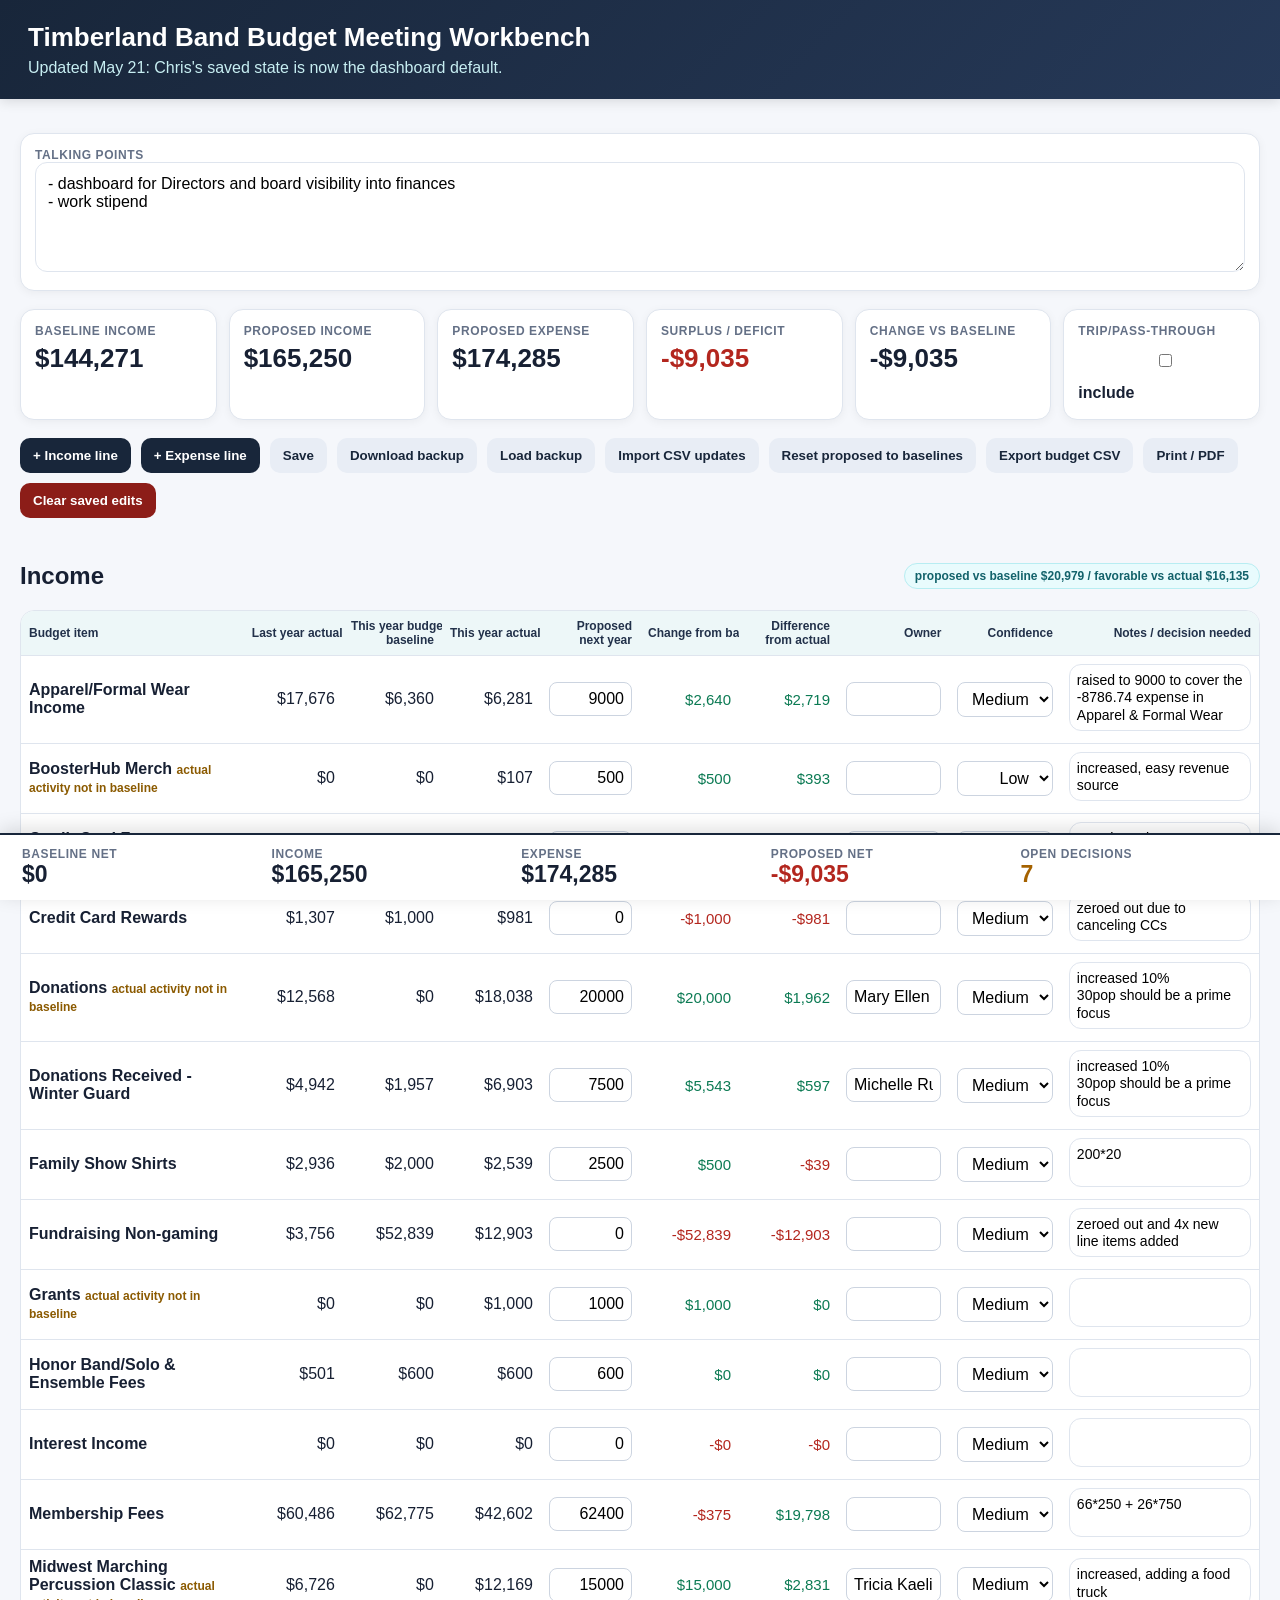
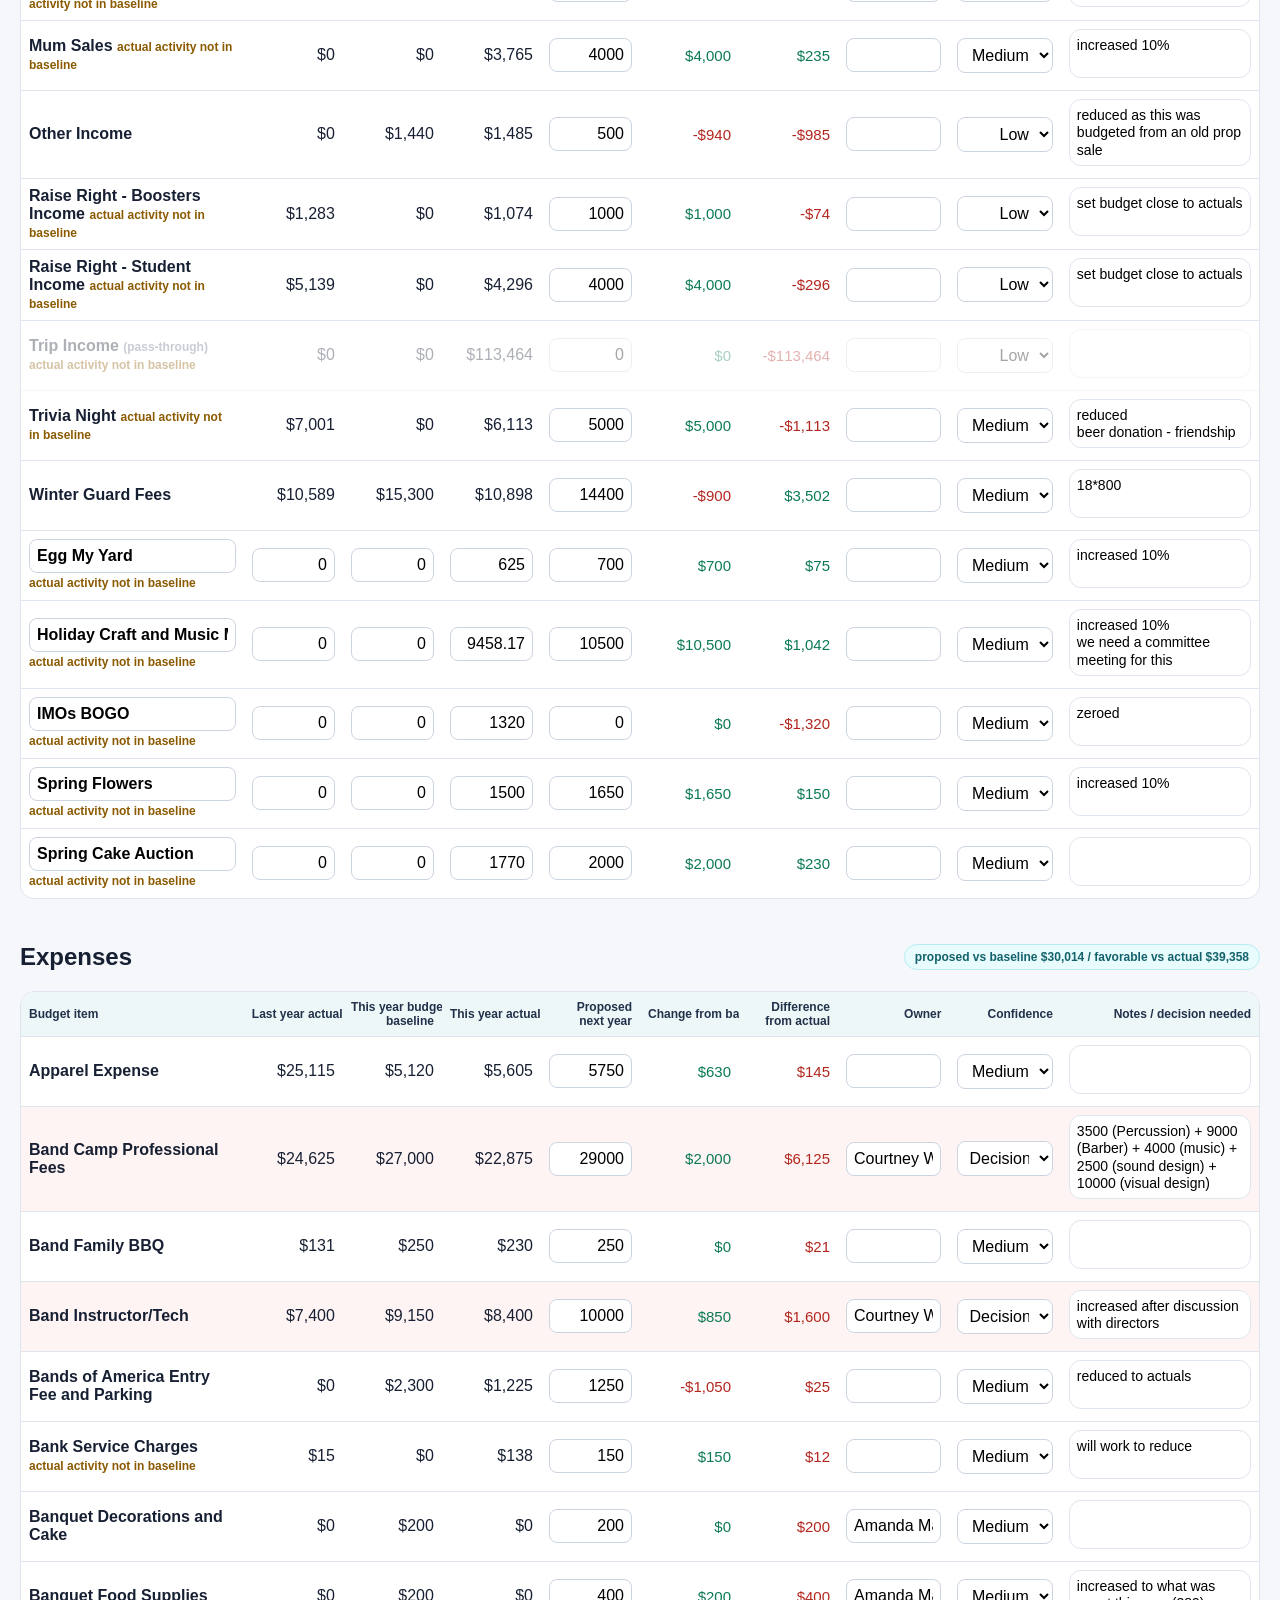
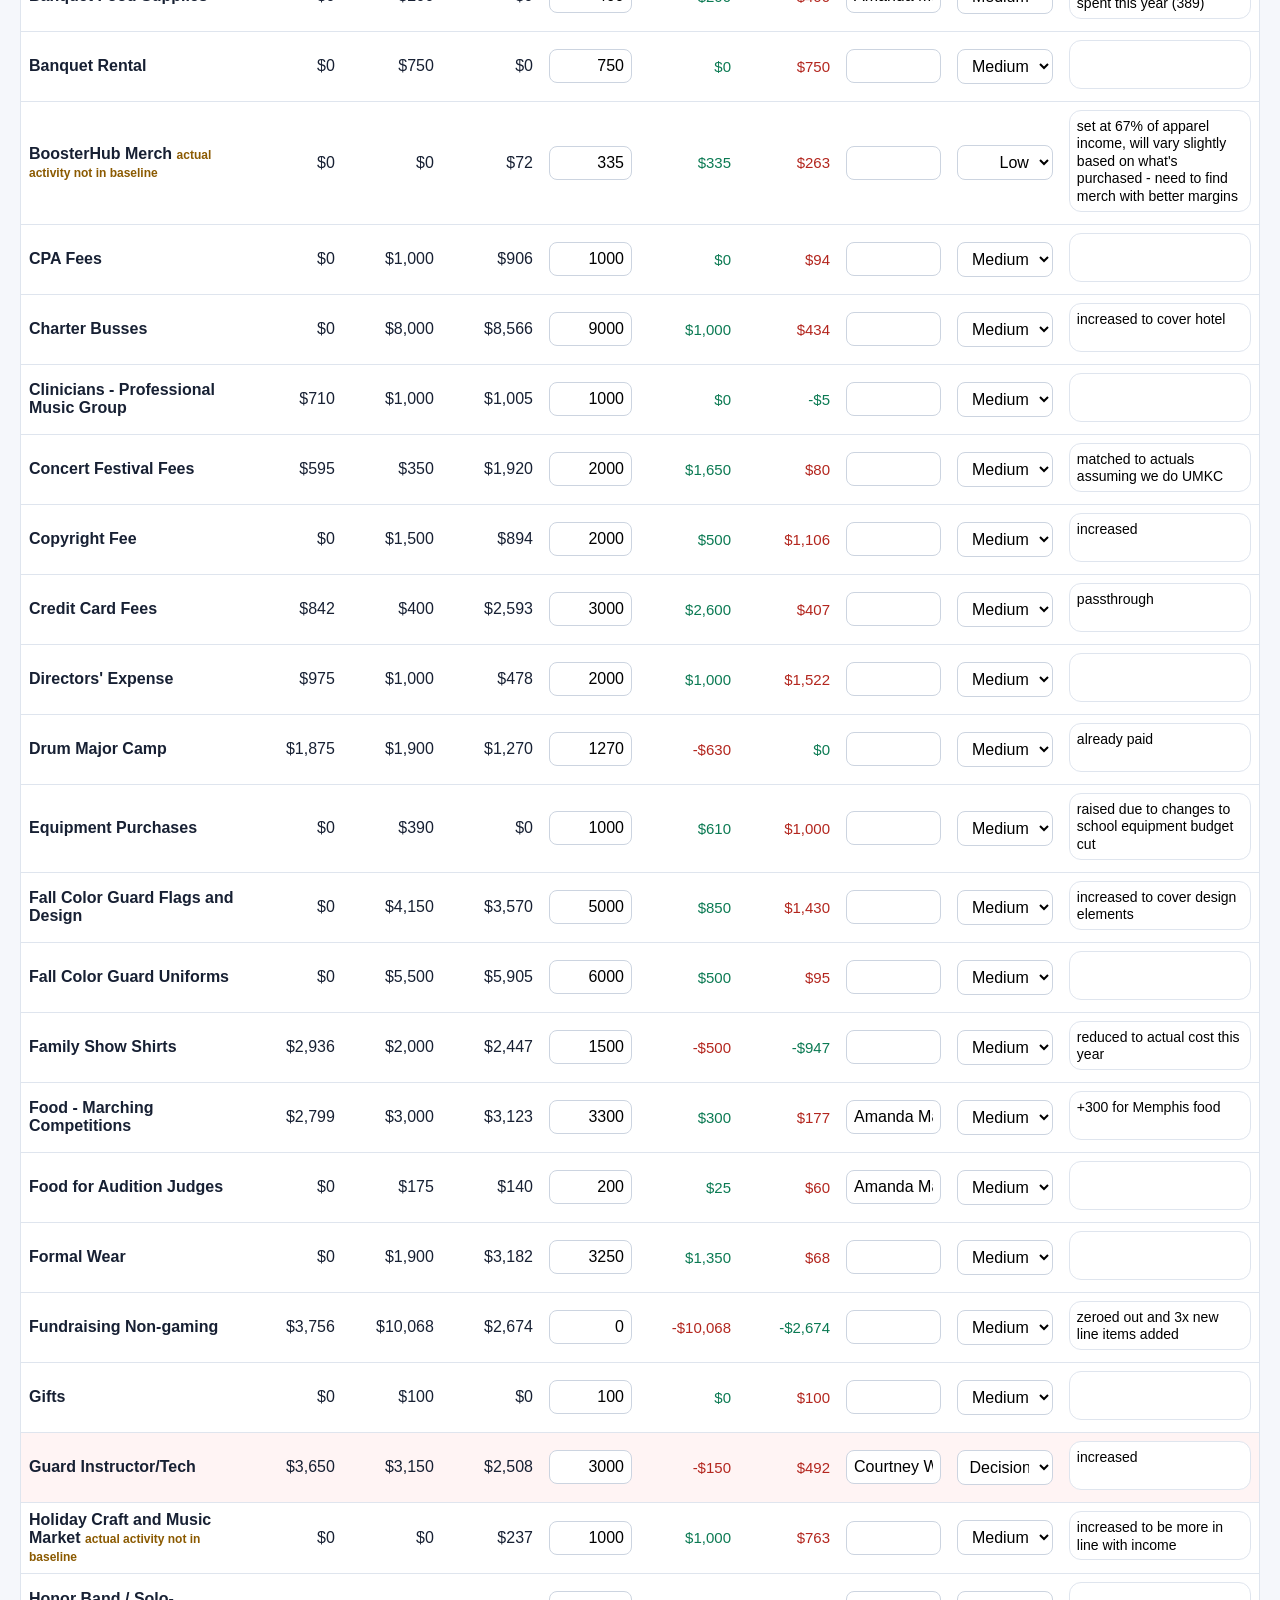
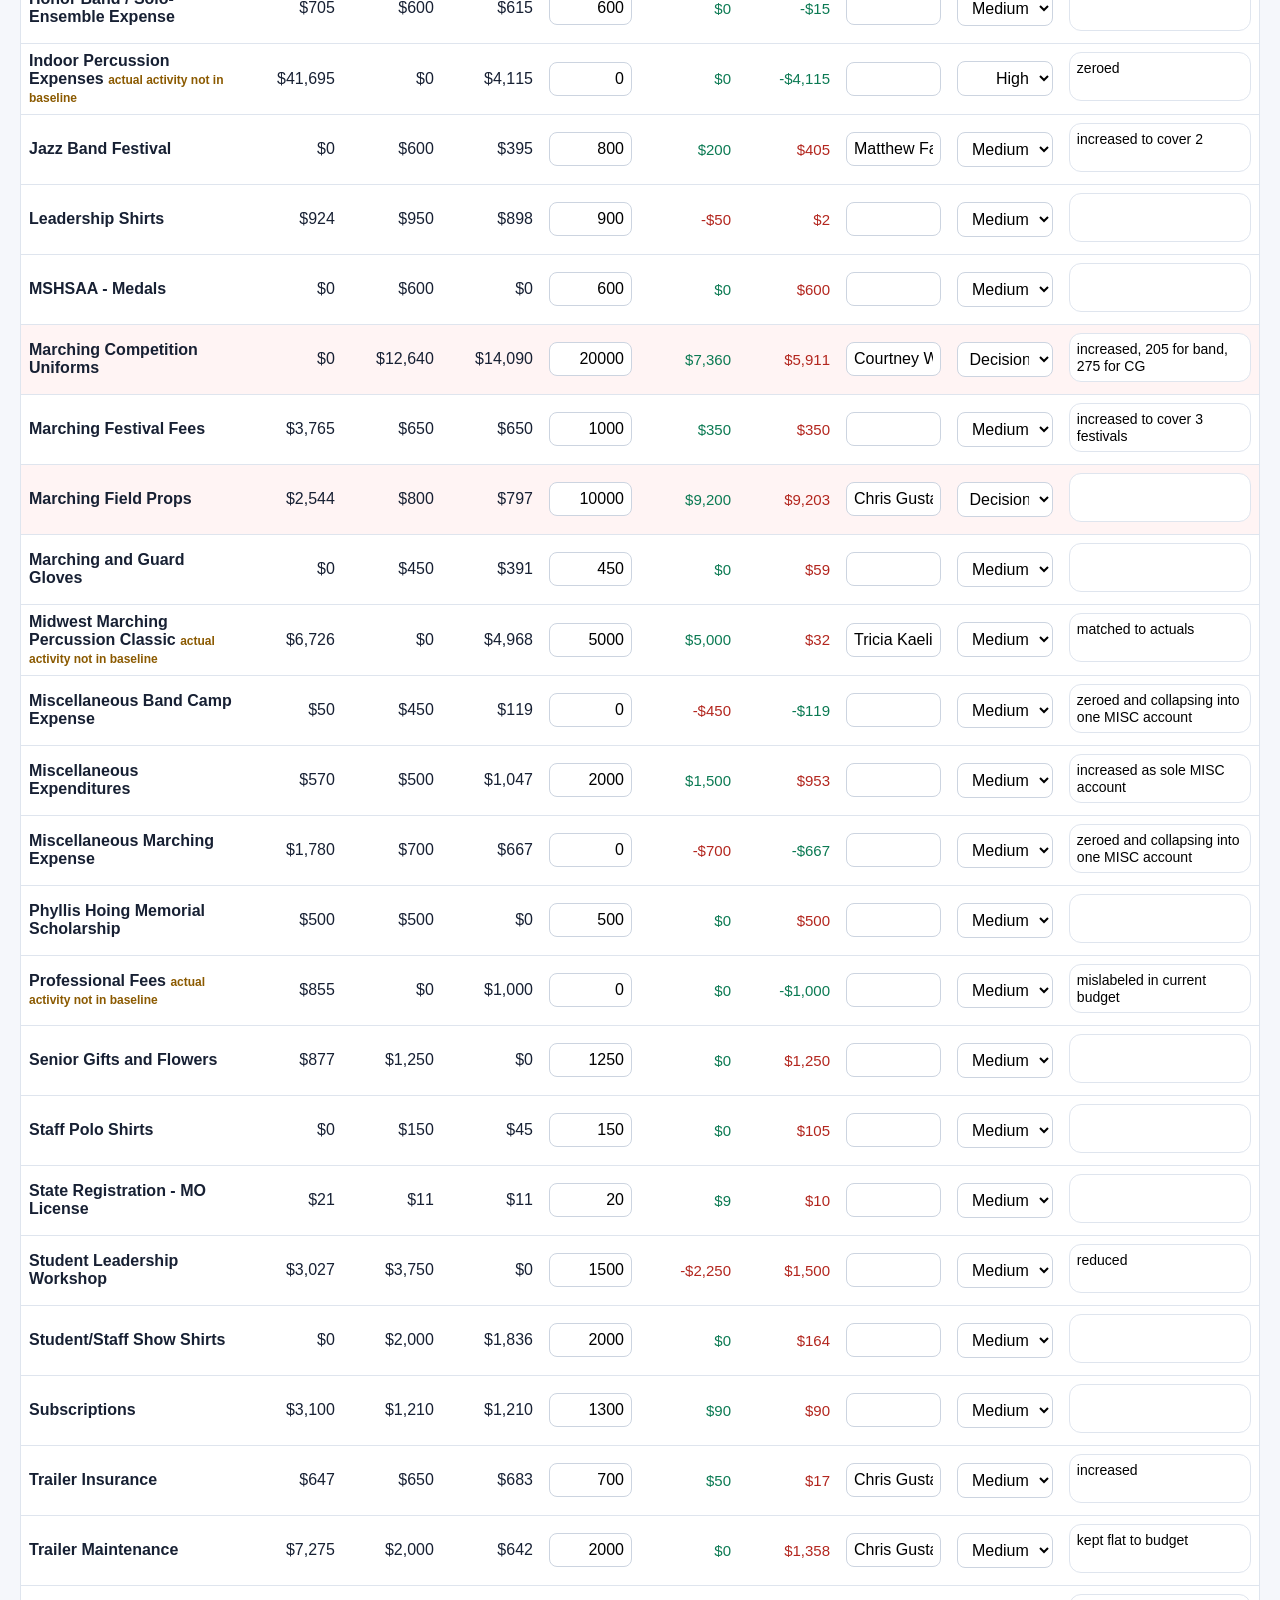
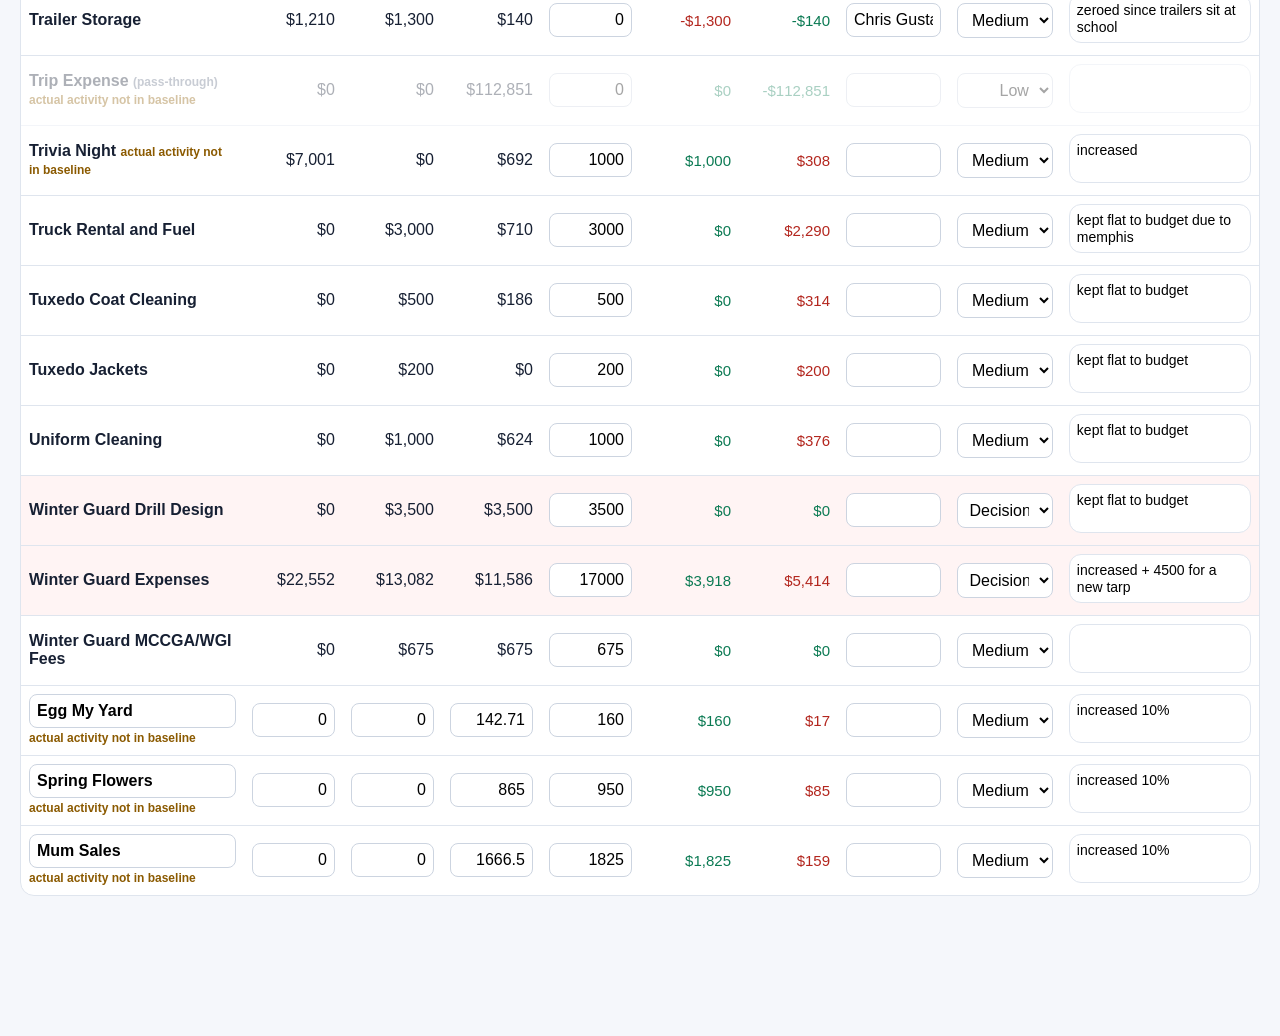
==== commit eaab0ede: "Update Timberland budget source state" ====
--- a/timberland-budget/index.html
+++ b/timberland-budget/index.html
@@ -11,7 +11,7 @@
 .sectionTitle{display:flex;align-items:center;justify-content:space-between;margin-top:24px}.pill{background:#e8fbfd;color:#12626b;border:1px solid #b7edf2;padding:5px 10px;border-radius:999px;font-weight:800;font-size:12px}
 table{width:100%;min-width:0;border-collapse:separate;table-layout:fixed;border-spacing:0;background:white;border:1px solid var(--line);border-radius:14px;overflow:hidden;box-shadow:0 2px 10px #0000000d}th,td{border-bottom:1px solid var(--line);padding:8px;vertical-align:middle}th{background:#edf7f8;color:#22314a;font-size:12px;text-align:right;position:static;z-index:1}th:first-child,td:first-child{text-align:left}td{text-align:right}tr:last-child td{border-bottom:0}textarea{width:100%;min-height:110px;border:1px solid var(--line);border-radius:12px;padding:12px;font:inherit;resize:vertical;background:white}input,select{width:100%;min-width:0;border:1px solid #ccd4e0;border-radius:8px;padding:7px;background:white;font:inherit;text-align:right}textarea.notes{min-height:36px;overflow:hidden;resize:none;padding:7px;text-align:left;max-width:100%;font-size:14px;line-height:1.25}input.text{text-align:left}.acct{font-weight:650;text-align:left}.num{font-variant-numeric:tabular-nums;white-space:nowrap}.acct{font-weight:650;text-align:left}th:nth-child(1),td:nth-child(1){width:18%}th:nth-child(2),td:nth-child(2),th:nth-child(3),td:nth-child(3),th:nth-child(4),td:nth-child(4),th:nth-child(5),td:nth-child(5),th:nth-child(6),td:nth-child(6),th:nth-child(7),td:nth-child(7){width:8%;white-space:nowrap}th:nth-child(8),td:nth-child(8){width:9%}th:nth-child(9),td:nth-child(9){width:9%}th:nth-child(10),td:nth-child(10){width:16%}td:nth-child(6),td:nth-child(7){font-size:15px}td,th{overflow:hidden}td:nth-child(10),th:nth-child(10){overflow:visible}.small{font-size:12px;color:var(--muted)}.zeroBase{color:#8b5a00}tr.decisionNeeded{background:#fff4f4}tr.decisionNeeded td{background:#fff4f4}
 .footer{position:fixed;left:0;right:0;bottom:0;background:white;border-top:2px solid var(--navy);padding:12px 22px;box-shadow:0 -4px 18px #0002;z-index:8}.footergrid{max-width:none;margin:auto;display:grid;grid-template-columns:repeat(5,1fr);gap:12px;align-items:center}.big{font-size:23px;font-weight:900}.note{background:#fff7e8;border-left:4px solid #d99018;padding:12px;border-radius:10px;margin:14px 0}@media(max-width:1100px){.summary,.footergrid{grid-template-columns:1fr 1fr}th{top:110px}}@media print{header,.toolbar,.footer{position:static}button{display:none}main{margin-bottom:0}}
-</style></head><body><header><h1>Timberland Band Budget Meeting Workbench</h1><div class="sub">Updated after the May 19 budget meeting: saved working state is now the dashboard default.</div></header><main>
+</style></head><body><header><h1>Timberland Band Budget Meeting Workbench</h1><div class="sub">Updated May 21: Chris's saved state is now the dashboard default.</div></header><main>
 <div class="card" style="margin:14px 0"><div class="label">Talking points</div><textarea id="talkingPoints" placeholder="Add opening notes, reminders, or discussion points for the meeting..." oninput="localStorage.setItem('tbb_talking_points', this.value)"></textarea></div>
 <div class="summary"><div class="card"><div class="label">Baseline Income</div><div id="baseIncome" class="metric">$0</div></div><div class="card"><div class="label">Proposed Income</div><div id="sumIncome" class="metric">$0</div></div><div class="card"><div class="label">Proposed Expense</div><div id="sumExpense" class="metric">$0</div></div><div class="card"><div class="label">Surplus / Deficit</div><div id="sumNet" class="metric">$0</div></div><div class="card"><div class="label">Change vs Baseline</div><div id="changeNet" class="metric">$0</div></div><div class="card"><div class="label">Trip/pass-through</div><div class="metric"><label style="font-size:16px"><input id="includeTrip" type="checkbox" onchange="recalc()"> include</label></div></div></div>
 <div class="toolbar"><button onclick="addRow('Income')">+ Income line</button><button onclick="addRow('Expense')">+ Expense line</button><button class="secondary" onclick="manualSave()">Save</button><button class="secondary" onclick="downloadState()">Download backup</button><button class="secondary" onclick="document.getElementById('stateFile').click()">Load backup</button><input id="stateFile" type="file" accept="application/json" style="display:none" onchange="loadStateFile(this)"><button class="secondary" onclick="document.getElementById('csvFile').click()">Import CSV updates</button><input id="csvFile" type="file" accept=".csv,text/csv" style="display:none" onchange="loadCsvFile(this)"><button class="secondary" onclick="copyBaselineToProposed()">Reset proposed to baselines</button><button class="secondary" onclick="downloadCSV()">Export budget CSV</button><button class="secondary" onclick="window.print()">Print / PDF</button><button class="danger" onclick="resetAll()">Clear saved edits</button></div>
@@ -19,8 +19,8 @@
 <div class="sectionTitle"><h2>Expenses</h2><span class="pill" id="expenseVariance">variance $0</span></div><div class="tableWrap" id="expenseTable"></div>
 </main><div class="footer"><div class="footergrid"><div><div class="label">Baseline Net</div><div id="footBaseNet" class="big">$0</div></div><div><div class="label">Income</div><div id="footIncome" class="big">$0</div></div><div><div class="label">Expense</div><div id="footExpense" class="big">$0</div></div><div><div class="label">Proposed Net</div><div id="footNet" class="big">$0</div></div><div><div class="label">Open Decisions</div><div id="openCount" class="big warn">0</div></div></div></div>
 <script>
-const VERSION='filled-working-state-20260520-revised-source';
-const initial=JSON.parse(atob('[base64]'));
+const VERSION='filled-working-state-20260521-source';
+const initial=JSON.parse(atob('[base64]'));
 let saved=localStorage.getItem('tbb_live_budget_version')===VERSION?localStorage.getItem('tbb_live_budget_rows'):null;
 let rows=JSON.parse(saved||JSON.stringify(initial));
 let includeTrip=localStorage.getItem('tbb_live_budget_version')===VERSION&&localStorage.getItem('tbb_include_trip')!=null?localStorage.getItem('tbb_include_trip')==='true':false;document.getElementById('includeTrip').checked=includeTrip;document.getElementById('talkingPoints').value=localStorage.getItem('tbb_live_budget_version')===VERSION&&localStorage.getItem('tbb_talking_points')?localStorage.getItem('tbb_talking_points'):atob('LSBkYXNoYm9hcmQgZm9yIERpcmVjdG9ycyBhbmQgYm9hcmQgdmlzaWJpbGl0eSBpbnRvIGZpbmFuY2VzCi0gd29yayBzdGlwZW5k');
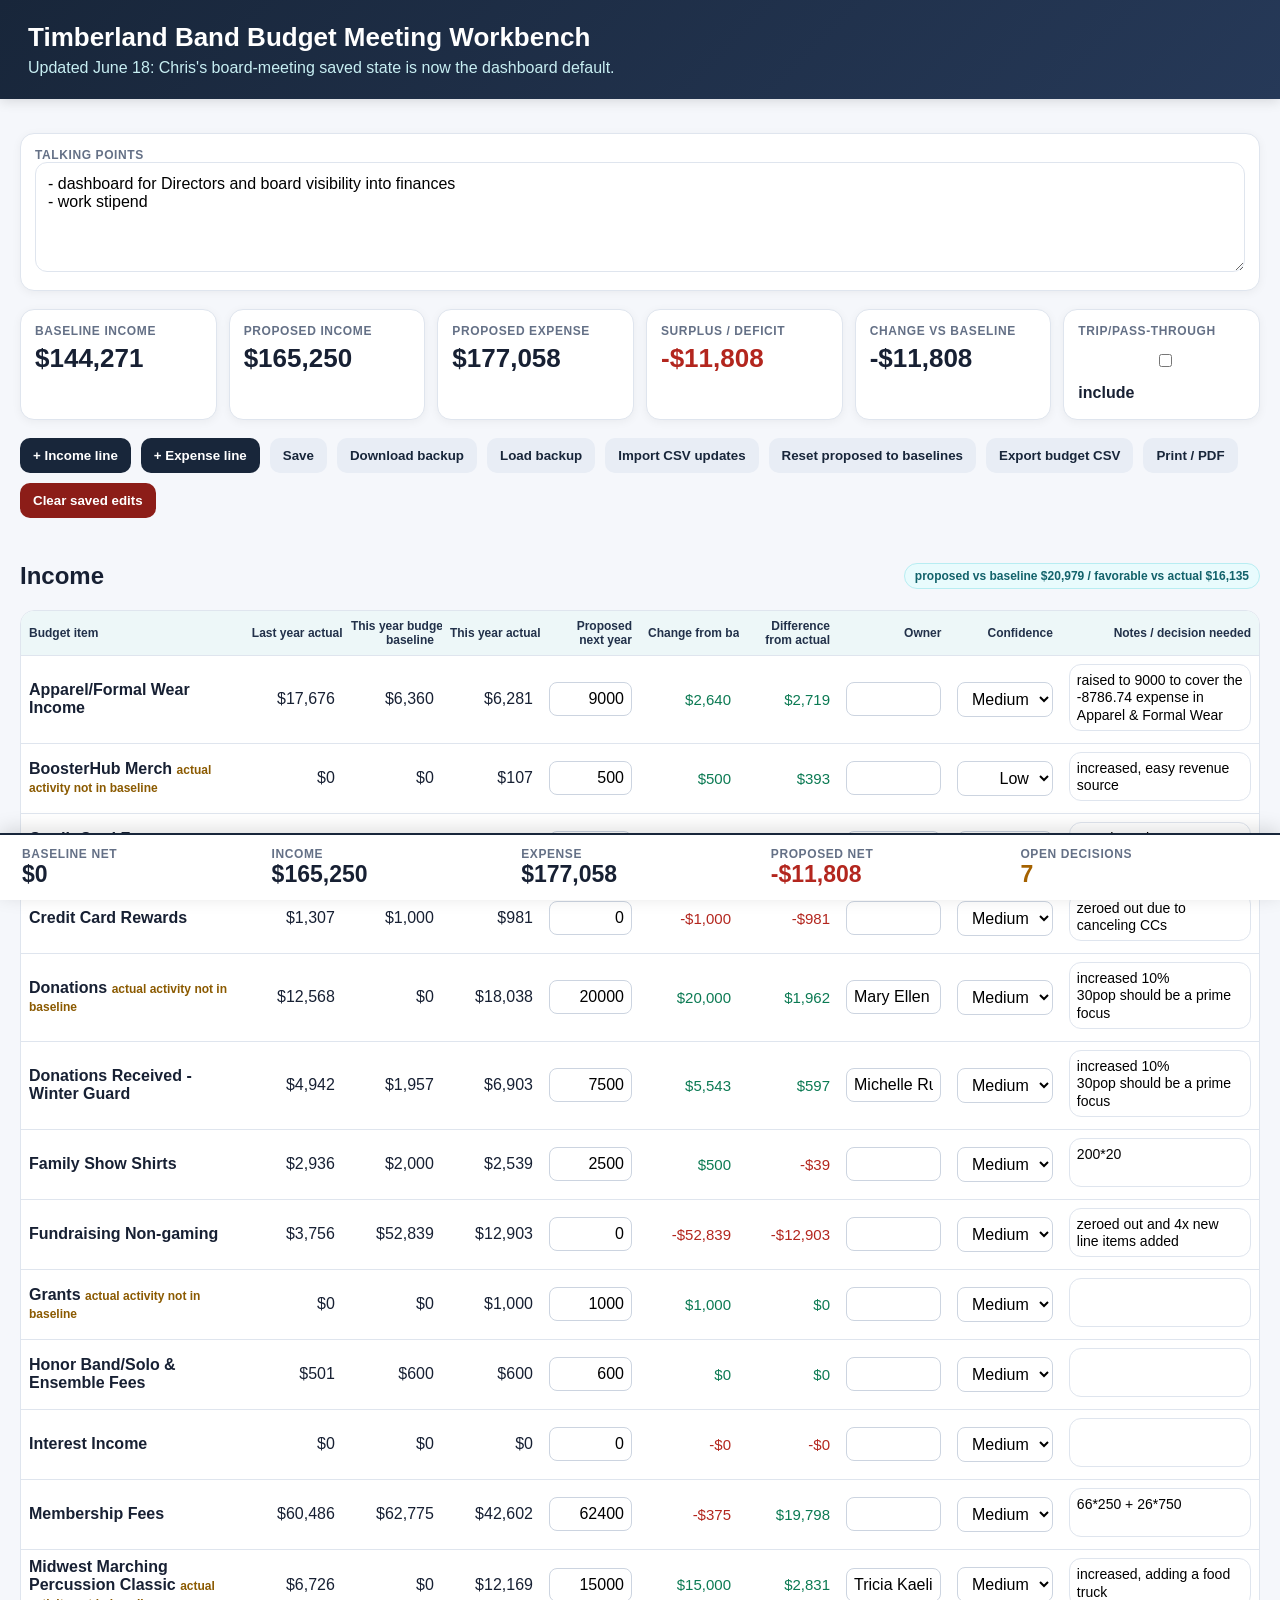
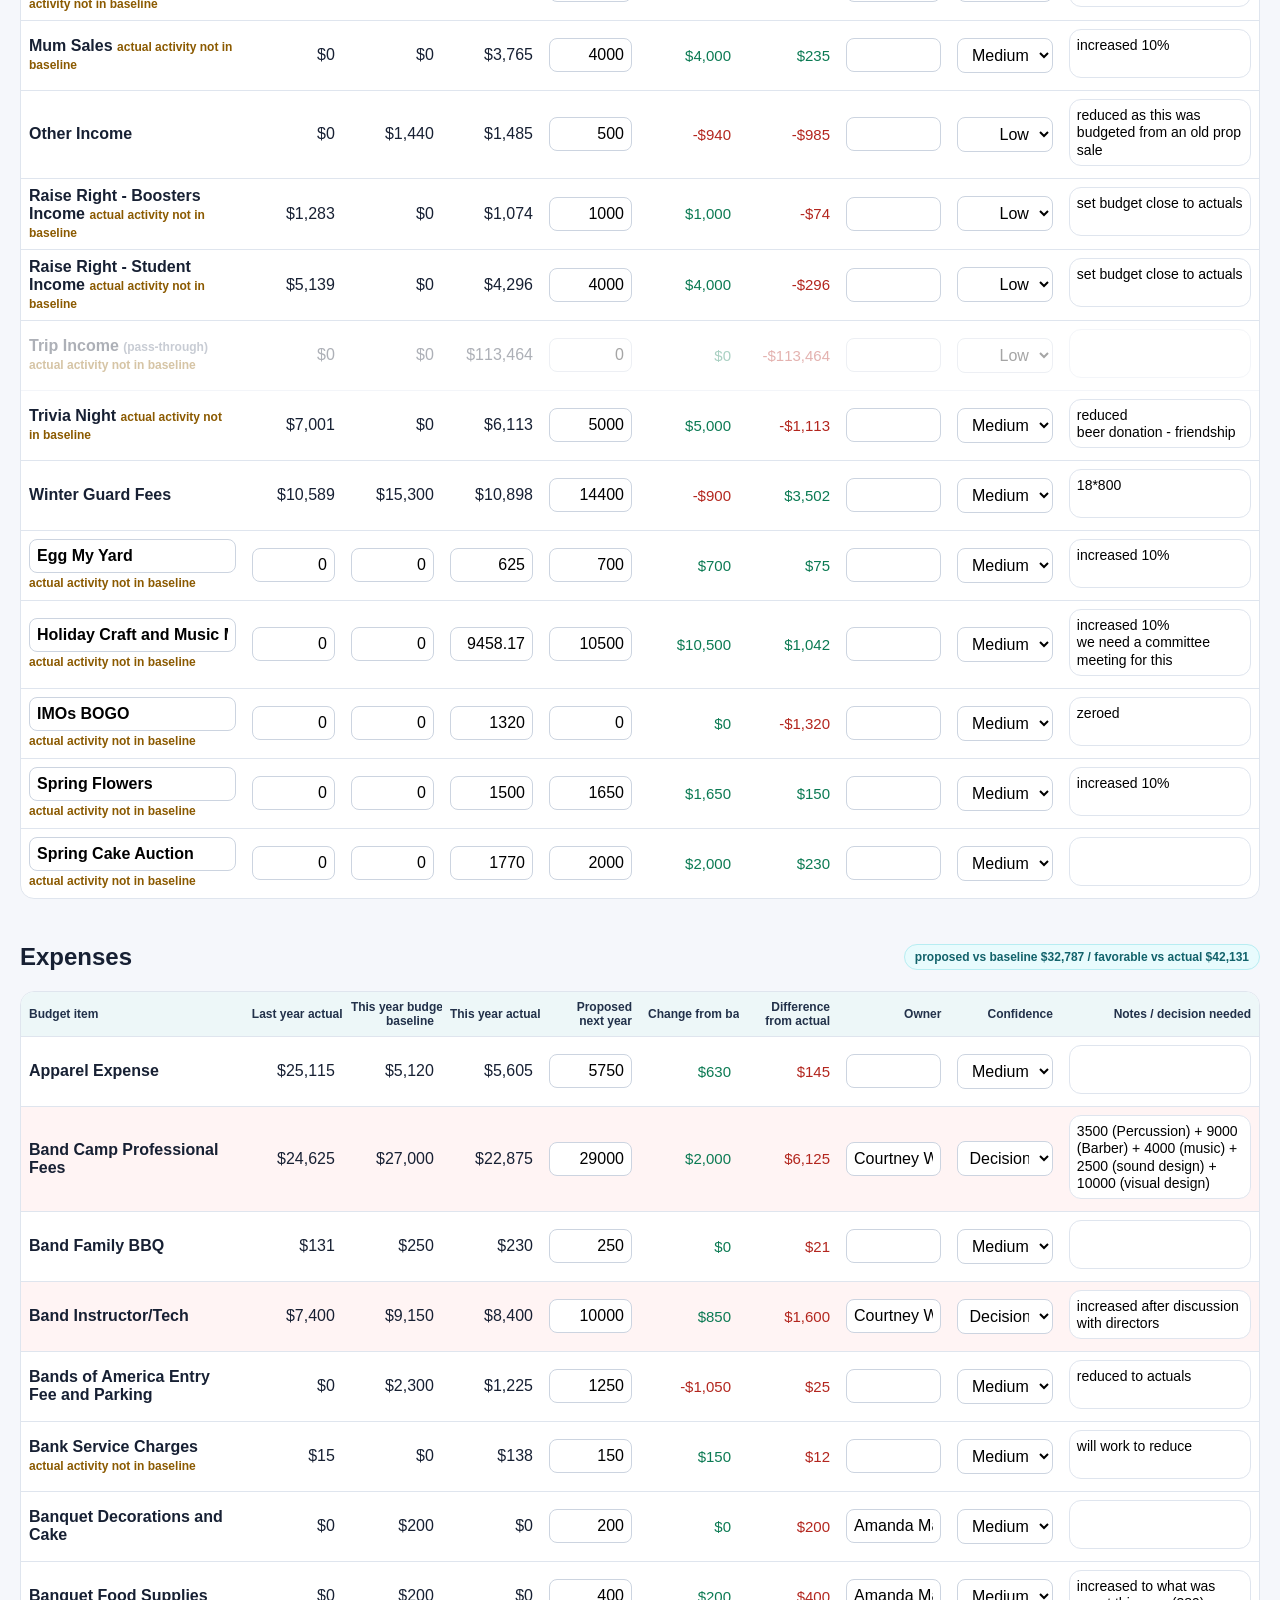
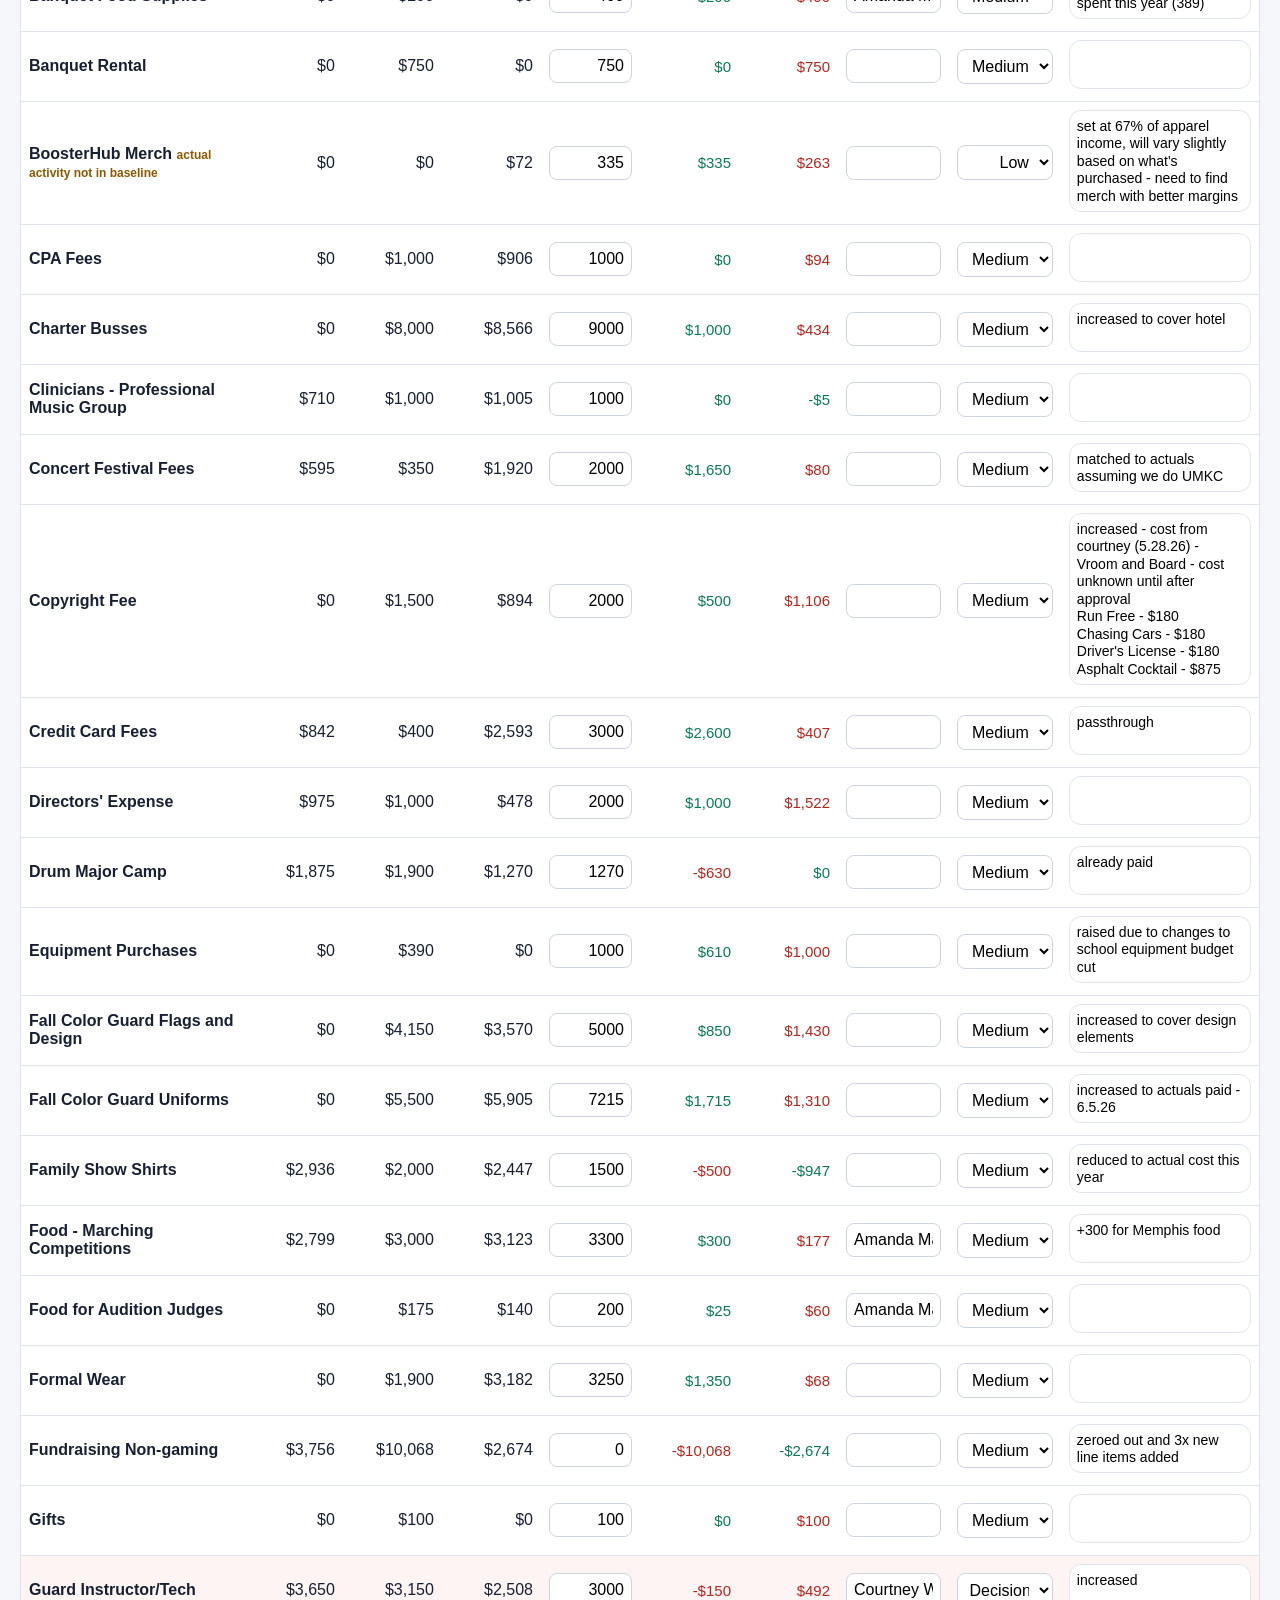
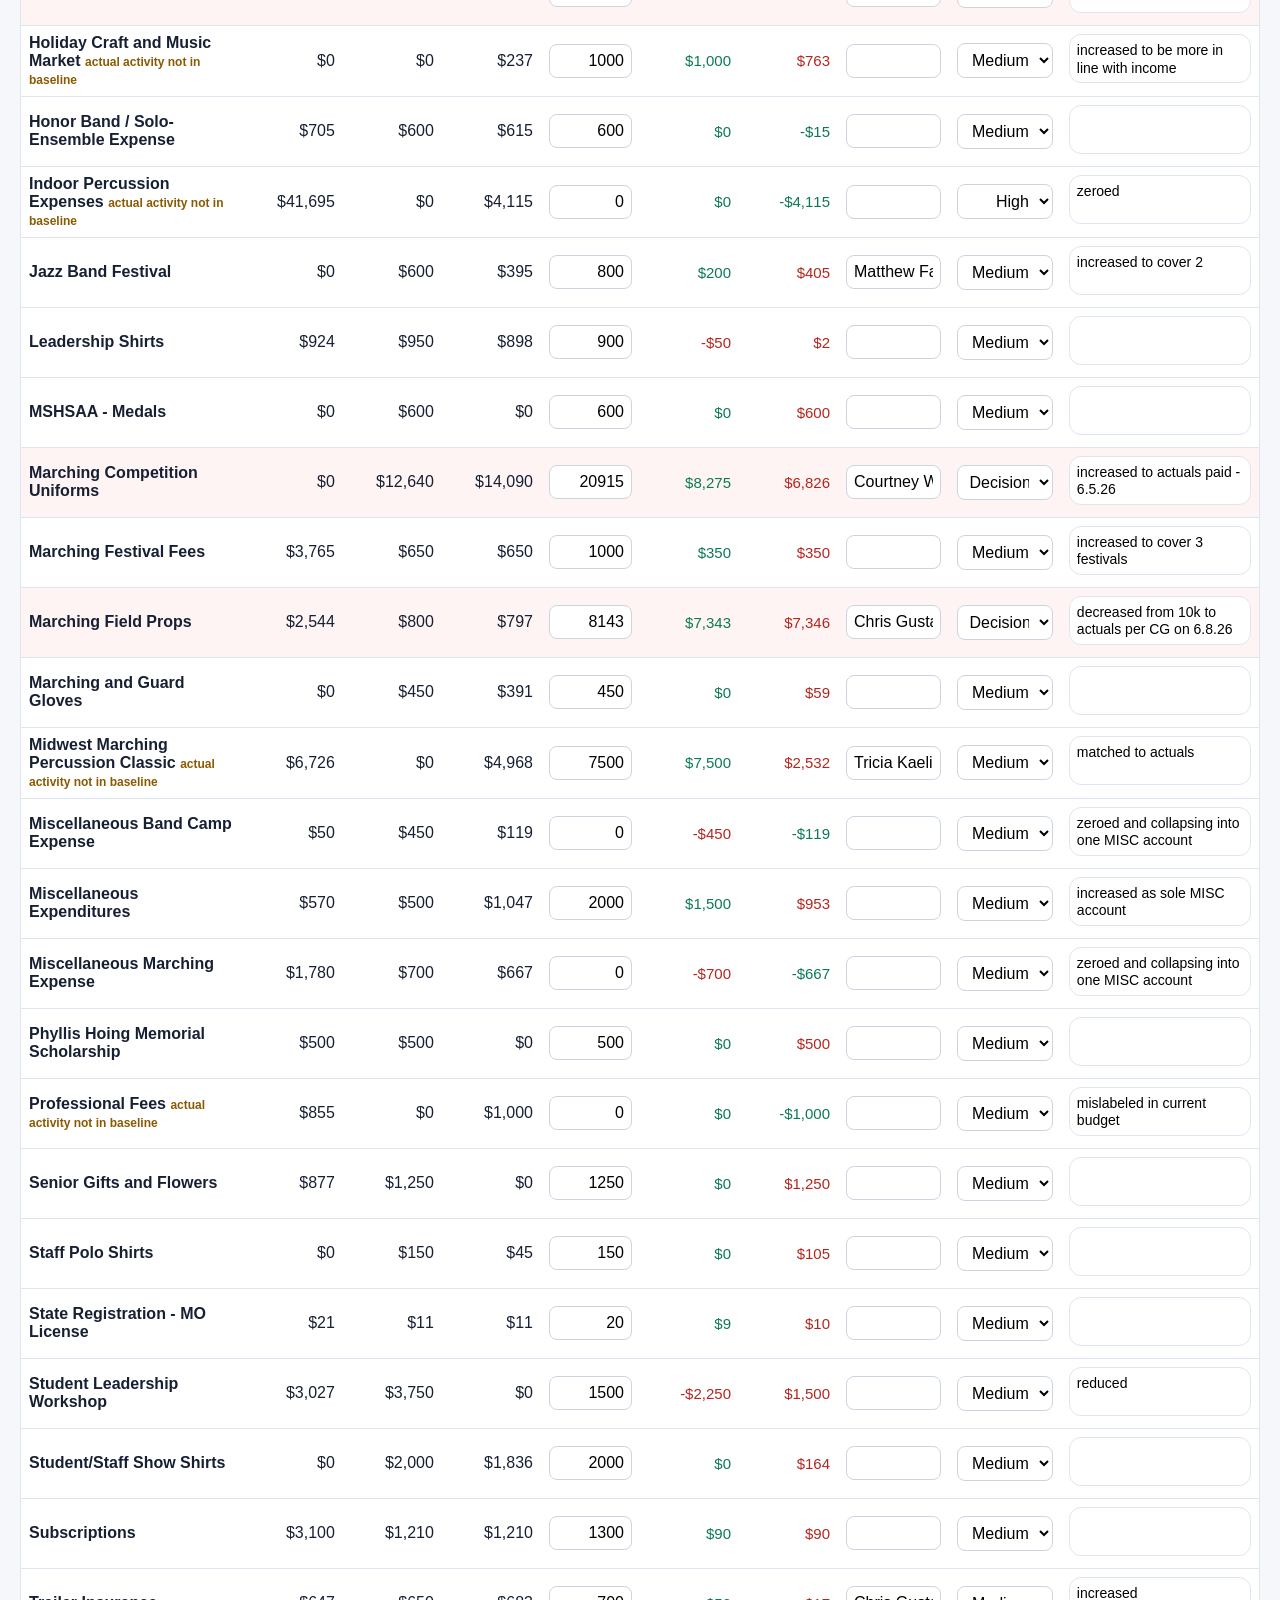
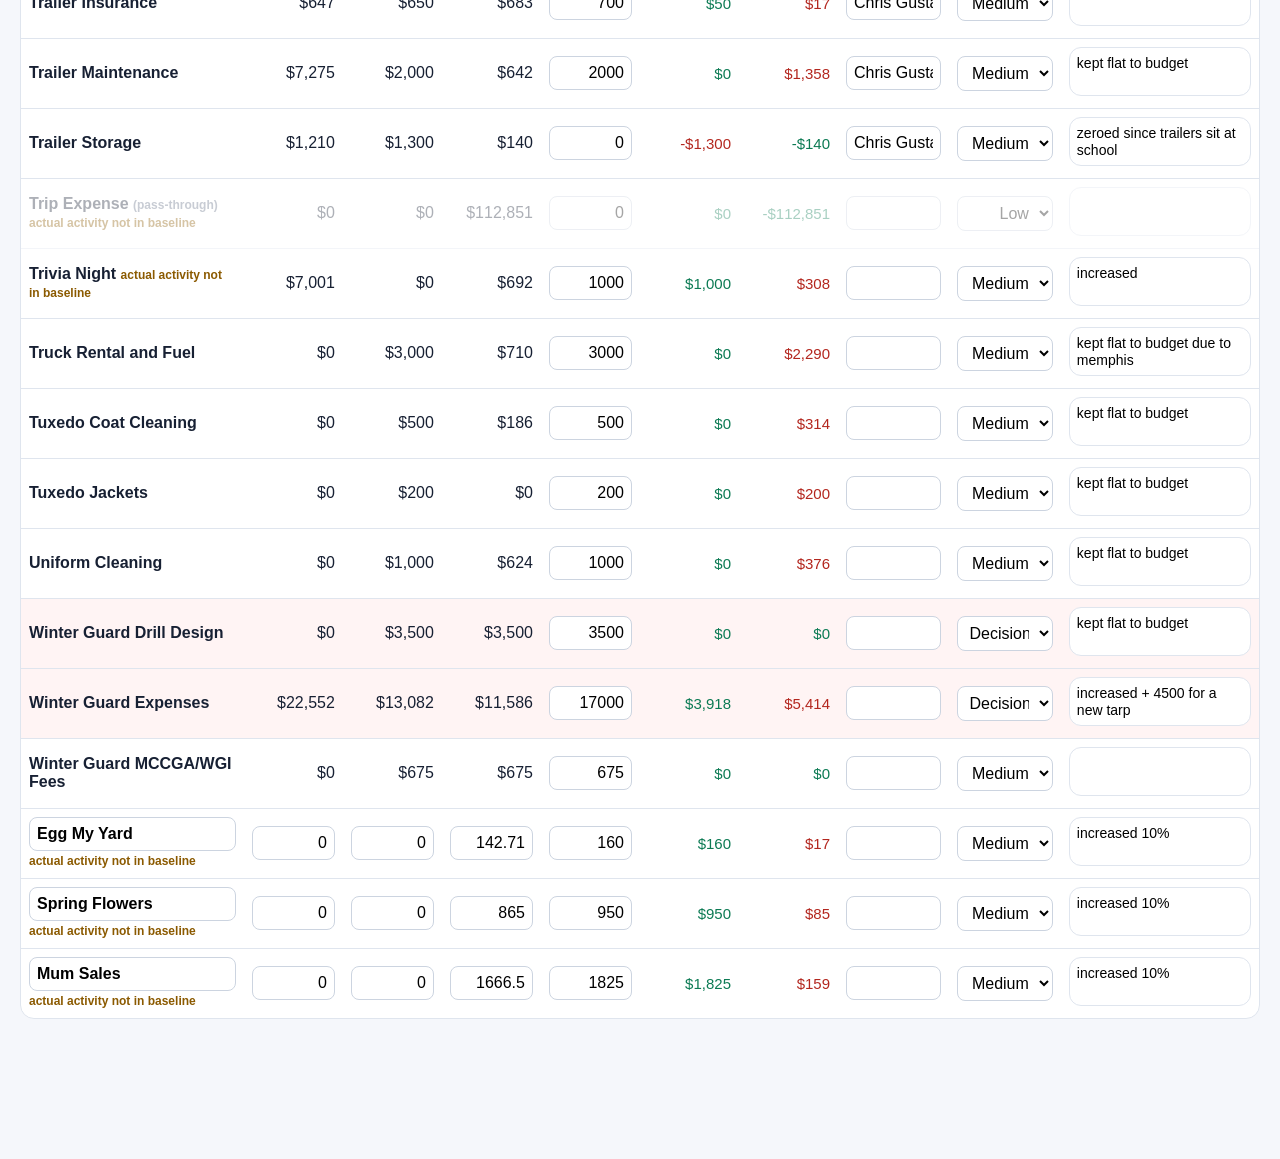
==== commit ce70e31d: "Update Timberland budget board meeting state" ====
--- a/timberland-budget/index.html
+++ b/timberland-budget/index.html
@@ -11,7 +11,7 @@
 .sectionTitle{display:flex;align-items:center;justify-content:space-between;margin-top:24px}.pill{background:#e8fbfd;color:#12626b;border:1px solid #b7edf2;padding:5px 10px;border-radius:999px;font-weight:800;font-size:12px}
 table{width:100%;min-width:0;border-collapse:separate;table-layout:fixed;border-spacing:0;background:white;border:1px solid var(--line);border-radius:14px;overflow:hidden;box-shadow:0 2px 10px #0000000d}th,td{border-bottom:1px solid var(--line);padding:8px;vertical-align:middle}th{background:#edf7f8;color:#22314a;font-size:12px;text-align:right;position:static;z-index:1}th:first-child,td:first-child{text-align:left}td{text-align:right}tr:last-child td{border-bottom:0}textarea{width:100%;min-height:110px;border:1px solid var(--line);border-radius:12px;padding:12px;font:inherit;resize:vertical;background:white}input,select{width:100%;min-width:0;border:1px solid #ccd4e0;border-radius:8px;padding:7px;background:white;font:inherit;text-align:right}textarea.notes{min-height:36px;overflow:hidden;resize:none;padding:7px;text-align:left;max-width:100%;font-size:14px;line-height:1.25}input.text{text-align:left}.acct{font-weight:650;text-align:left}.num{font-variant-numeric:tabular-nums;white-space:nowrap}.acct{font-weight:650;text-align:left}th:nth-child(1),td:nth-child(1){width:18%}th:nth-child(2),td:nth-child(2),th:nth-child(3),td:nth-child(3),th:nth-child(4),td:nth-child(4),th:nth-child(5),td:nth-child(5),th:nth-child(6),td:nth-child(6),th:nth-child(7),td:nth-child(7){width:8%;white-space:nowrap}th:nth-child(8),td:nth-child(8){width:9%}th:nth-child(9),td:nth-child(9){width:9%}th:nth-child(10),td:nth-child(10){width:16%}td:nth-child(6),td:nth-child(7){font-size:15px}td,th{overflow:hidden}td:nth-child(10),th:nth-child(10){overflow:visible}.small{font-size:12px;color:var(--muted)}.zeroBase{color:#8b5a00}tr.decisionNeeded{background:#fff4f4}tr.decisionNeeded td{background:#fff4f4}
 .footer{position:fixed;left:0;right:0;bottom:0;background:white;border-top:2px solid var(--navy);padding:12px 22px;box-shadow:0 -4px 18px #0002;z-index:8}.footergrid{max-width:none;margin:auto;display:grid;grid-template-columns:repeat(5,1fr);gap:12px;align-items:center}.big{font-size:23px;font-weight:900}.note{background:#fff7e8;border-left:4px solid #d99018;padding:12px;border-radius:10px;margin:14px 0}@media(max-width:1100px){.summary,.footergrid{grid-template-columns:1fr 1fr}th{top:110px}}@media print{header,.toolbar,.footer{position:static}button{display:none}main{margin-bottom:0}}
-</style></head><body><header><h1>Timberland Band Budget Meeting Workbench</h1><div class="sub">Updated May 21: Chris's saved state is now the dashboard default.</div></header><main>
+</style></head><body><header><h1>Timberland Band Budget Meeting Workbench</h1><div class="sub">Updated June 18: Chris's board-meeting saved state is now the dashboard default.</div></header><main>
 <div class="card" style="margin:14px 0"><div class="label">Talking points</div><textarea id="talkingPoints" placeholder="Add opening notes, reminders, or discussion points for the meeting..." oninput="localStorage.setItem('tbb_talking_points', this.value)"></textarea></div>
 <div class="summary"><div class="card"><div class="label">Baseline Income</div><div id="baseIncome" class="metric">$0</div></div><div class="card"><div class="label">Proposed Income</div><div id="sumIncome" class="metric">$0</div></div><div class="card"><div class="label">Proposed Expense</div><div id="sumExpense" class="metric">$0</div></div><div class="card"><div class="label">Surplus / Deficit</div><div id="sumNet" class="metric">$0</div></div><div class="card"><div class="label">Change vs Baseline</div><div id="changeNet" class="metric">$0</div></div><div class="card"><div class="label">Trip/pass-through</div><div class="metric"><label style="font-size:16px"><input id="includeTrip" type="checkbox" onchange="recalc()"> include</label></div></div></div>
 <div class="toolbar"><button onclick="addRow('Income')">+ Income line</button><button onclick="addRow('Expense')">+ Expense line</button><button class="secondary" onclick="manualSave()">Save</button><button class="secondary" onclick="downloadState()">Download backup</button><button class="secondary" onclick="document.getElementById('stateFile').click()">Load backup</button><input id="stateFile" type="file" accept="application/json" style="display:none" onchange="loadStateFile(this)"><button class="secondary" onclick="document.getElementById('csvFile').click()">Import CSV updates</button><input id="csvFile" type="file" accept=".csv,text/csv" style="display:none" onchange="loadCsvFile(this)"><button class="secondary" onclick="copyBaselineToProposed()">Reset proposed to baselines</button><button class="secondary" onclick="downloadCSV()">Export budget CSV</button><button class="secondary" onclick="window.print()">Print / PDF</button><button class="danger" onclick="resetAll()">Clear saved edits</button></div>
@@ -19,8 +19,8 @@
 <div class="sectionTitle"><h2>Expenses</h2><span class="pill" id="expenseVariance">variance $0</span></div><div class="tableWrap" id="expenseTable"></div>
 </main><div class="footer"><div class="footergrid"><div><div class="label">Baseline Net</div><div id="footBaseNet" class="big">$0</div></div><div><div class="label">Income</div><div id="footIncome" class="big">$0</div></div><div><div class="label">Expense</div><div id="footExpense" class="big">$0</div></div><div><div class="label">Proposed Net</div><div id="footNet" class="big">$0</div></div><div><div class="label">Open Decisions</div><div id="openCount" class="big warn">0</div></div></div></div>
 <script>
-const VERSION='filled-working-state-20260521-source';
-const initial=JSON.parse(atob('[base64]'));
+const VERSION='filled-working-state-20260618-board-meeting';
+const initial=JSON.parse(atob('[base64]'));
 let saved=localStorage.getItem('tbb_live_budget_version')===VERSION?localStorage.getItem('tbb_live_budget_rows'):null;
 let rows=JSON.parse(saved||JSON.stringify(initial));
 let includeTrip=localStorage.getItem('tbb_live_budget_version')===VERSION&&localStorage.getItem('tbb_include_trip')!=null?localStorage.getItem('tbb_include_trip')==='true':false;document.getElementById('includeTrip').checked=includeTrip;document.getElementById('talkingPoints').value=localStorage.getItem('tbb_live_budget_version')===VERSION&&localStorage.getItem('tbb_talking_points')?localStorage.getItem('tbb_talking_points'):atob('LSBkYXNoYm9hcmQgZm9yIERpcmVjdG9ycyBhbmQgYm9hcmQgdmlzaWJpbGl0eSBpbnRvIGZpbmFuY2VzCi0gd29yayBzdGlwZW5k');
